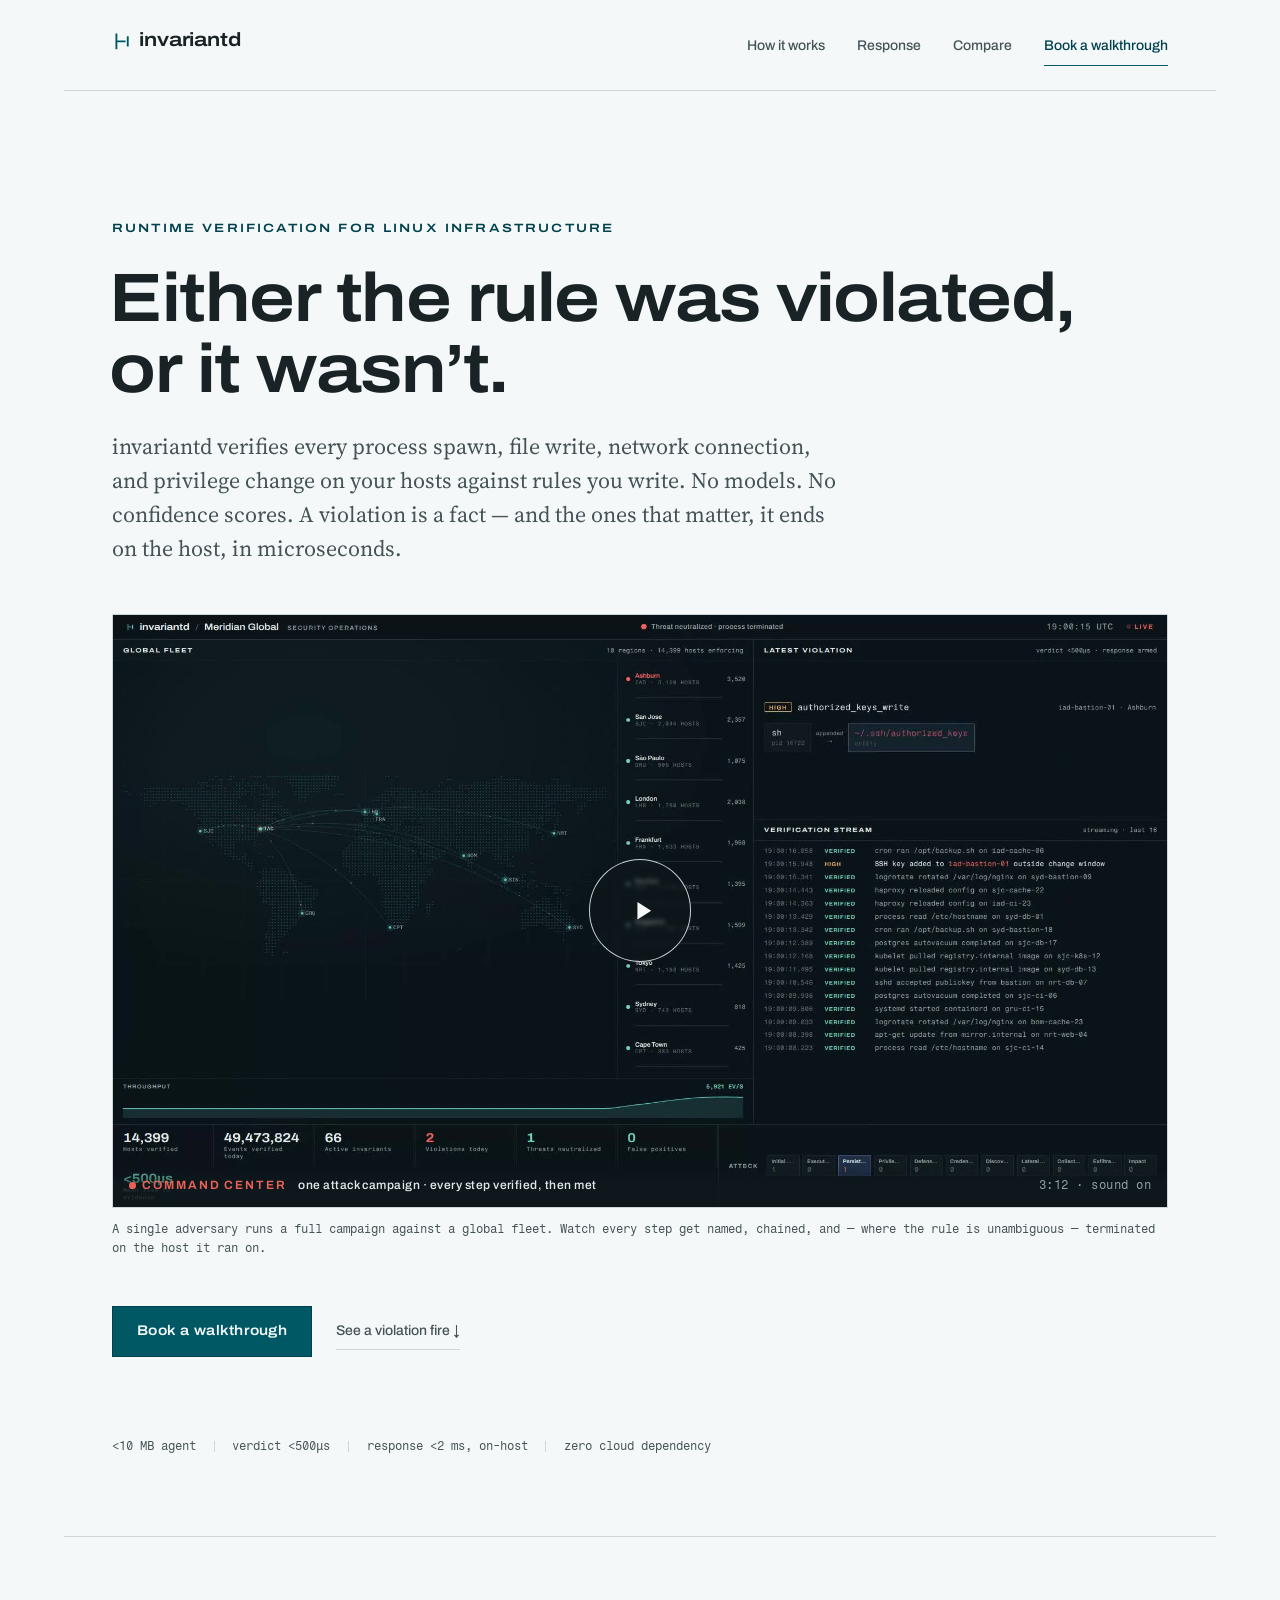
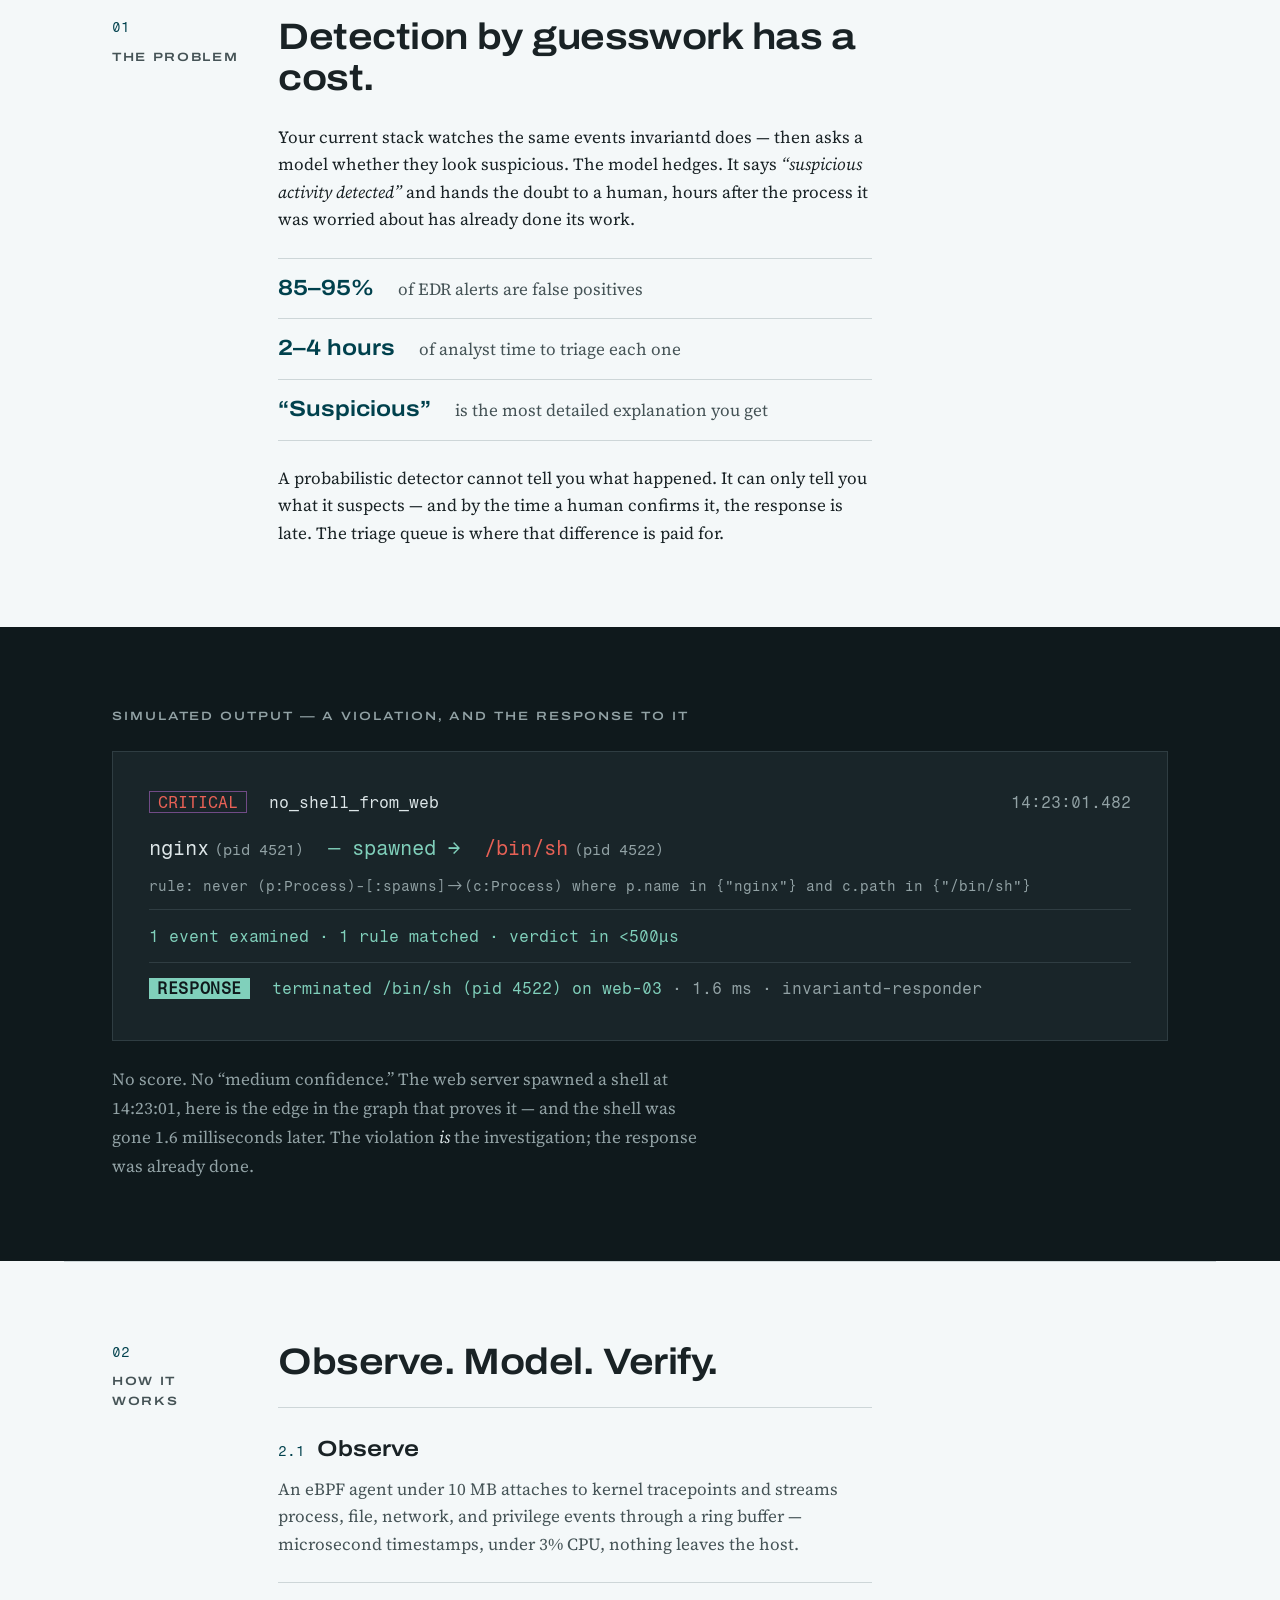
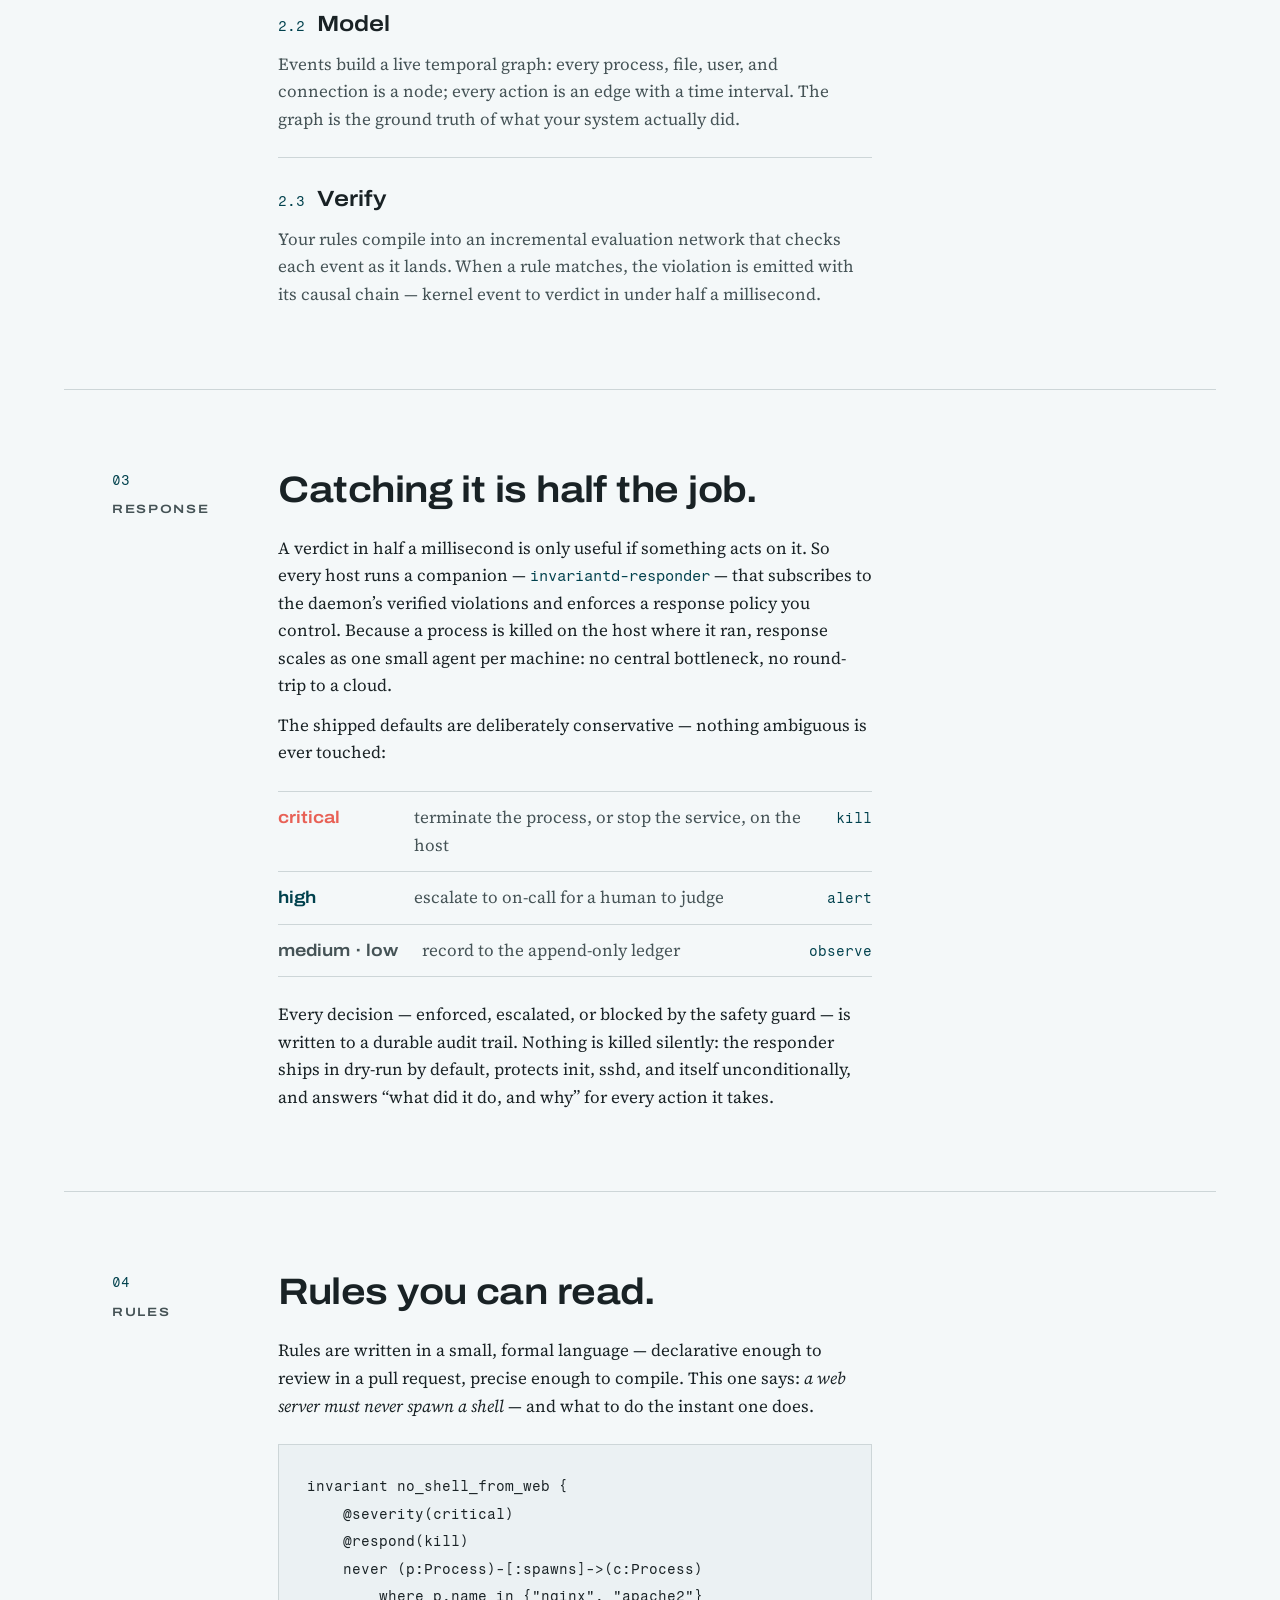
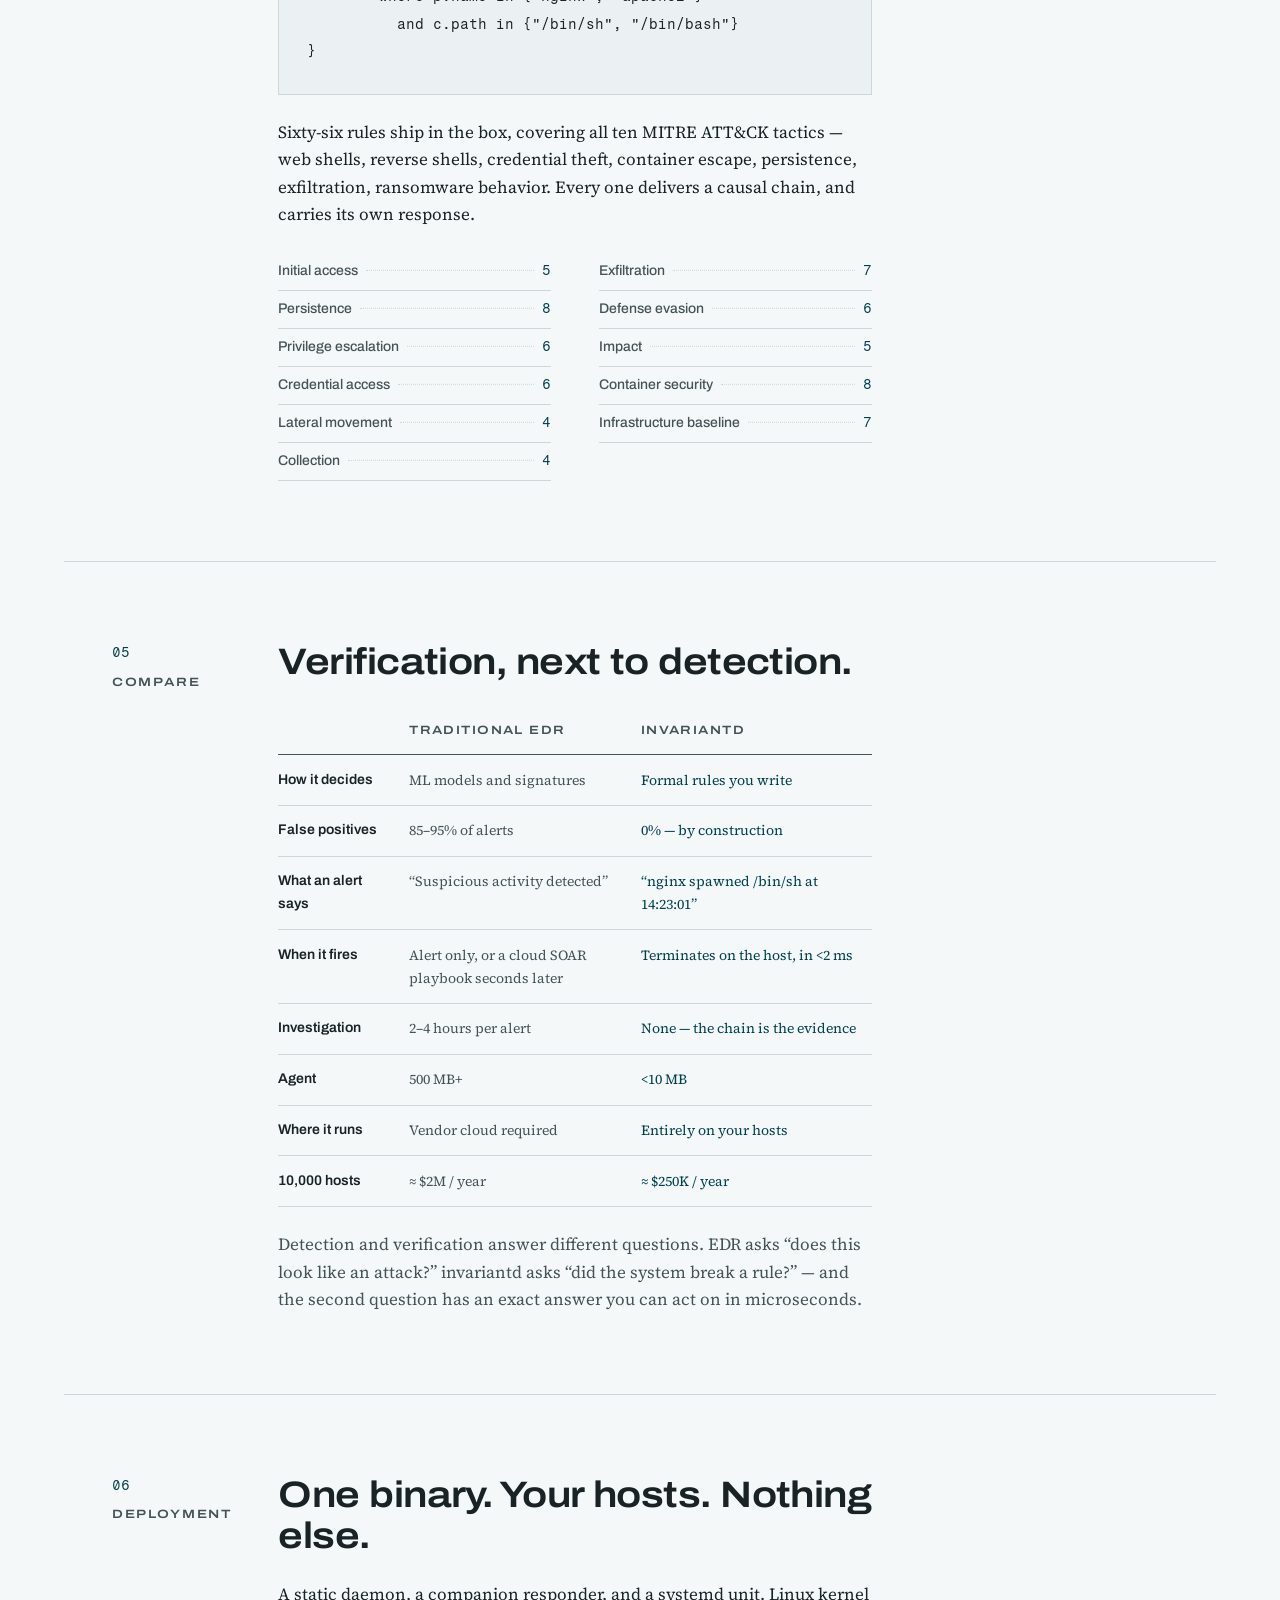
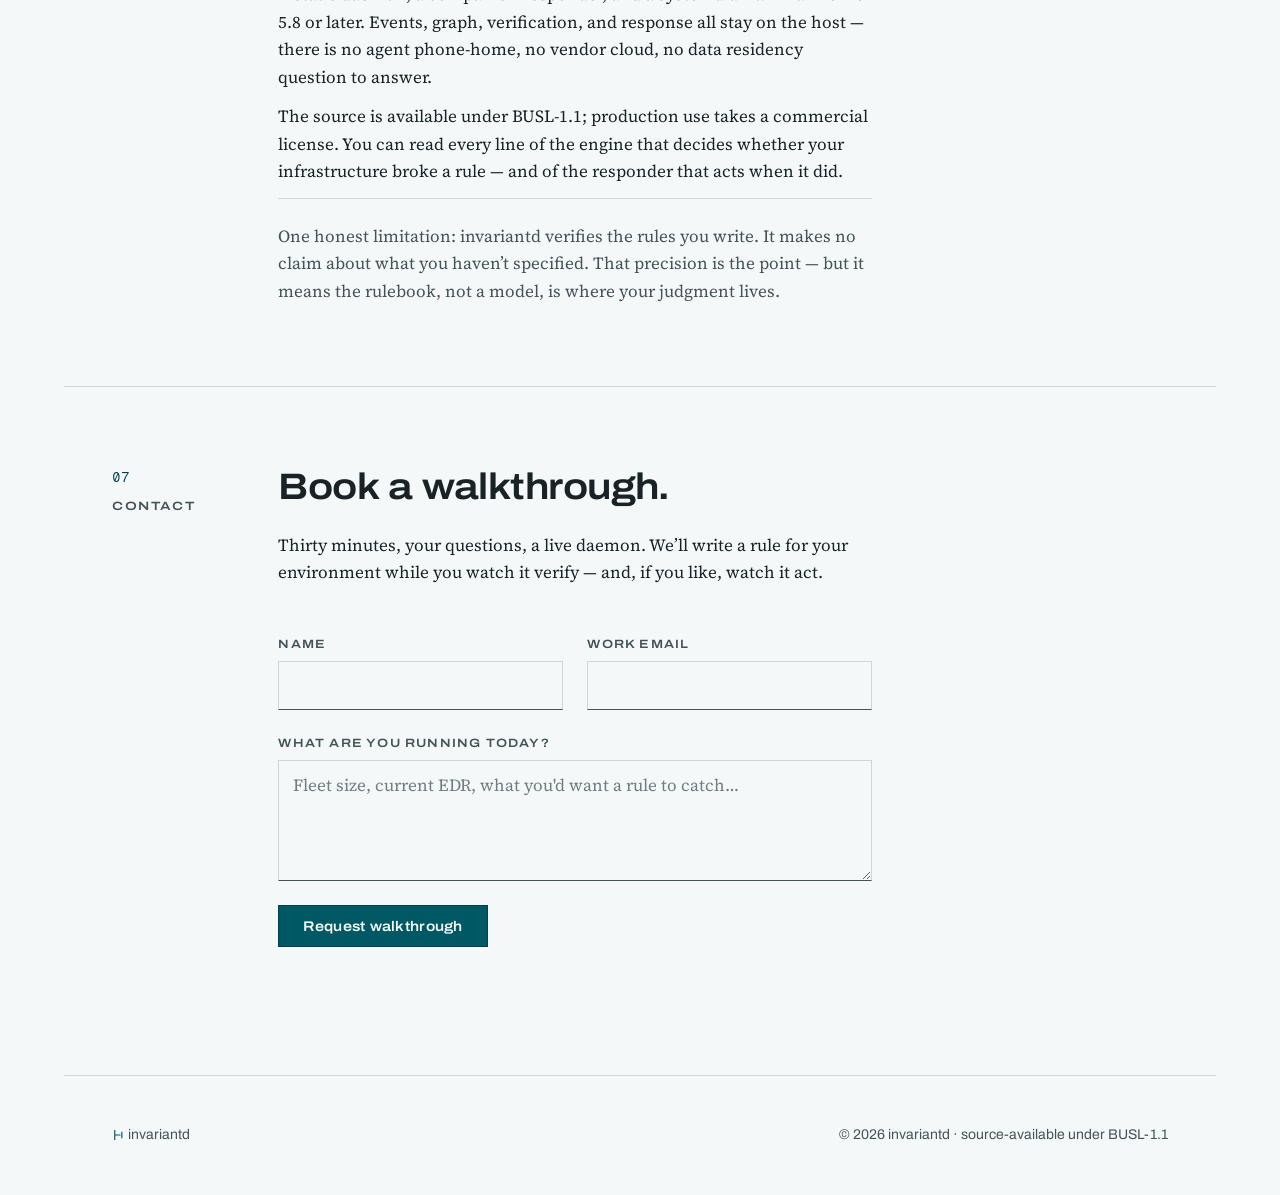
==== site/index.html @ daa5e238 "feat: invariantd.com marketing site — video-first landing A dedicated repo for the invariantd.com ma" ====
<!doctype html>
<html lang="en">
<head>
  <meta charset="utf-8">
  <meta name="viewport" content="width=device-width, initial-scale=1">
  <title>invariantd — Either the rule was violated, or it wasn't.</title>
  <meta name="description" content="Runtime verification for Linux infrastructure. invariantd verifies every event on your hosts against rules you write — 0% false positives by design — and terminates the critical ones on the host, in microseconds. Every violation arrives with its exact causal chain.">
  <link rel="canonical" href="https://invariantd.com/">
  <meta name="theme-color" content="#f7f9f9">
  <meta property="og:type" content="website">
  <meta property="og:url" content="https://invariantd.com/">
  <meta property="og:title" content="invariantd — Either the rule was violated, or it wasn't.">
  <meta property="og:description" content="Runtime verification for Linux infrastructure. Formal rules, 0% false positives by design — and the critical violations end on the host, in microseconds.">
  <meta property="og:image" content="https://invariantd.com/og.jpg">
  <meta property="og:image:width" content="1200">
  <meta property="og:image:height" content="630">
  <link rel="icon" href="data:image/svg+xml,%3Csvg xmlns='http://www.w3.org/2000/svg' viewBox='0 0 32 32'%3E%3Crect width='32' height='32' rx='4' fill='%23244e5c'/%3E%3Cpath d='M10 8v16M10 16h9M23 11v10' stroke='%23f2f6f6' stroke-width='2.8' fill='none' stroke-linecap='square'/%3E%3C/svg%3E">
  <link rel="preconnect" href="https://fonts.googleapis.com">
  <link rel="preconnect" href="https://fonts.gstatic.com" crossorigin>
  <link href="https://fonts.googleapis.com/css2?family=Archivo:wdth,wght@100..125,400..750&family=Fragment+Mono:ital@0;1&family=Source+Serif+4:ital,opsz,wght@0,8..60,400..600;1,8..60,400..600&display=swap" rel="stylesheet">
  <link rel="stylesheet" href="css/main.css">
</head>
<body>

<header class="masthead">
  <a class="wordmark" href="/" aria-label="invariantd home">
    <svg class="wordmark-glyph" viewBox="0 0 32 32" aria-hidden="true"><path d="M7 5v22M7 16h13M25 9.5v13" stroke="currentColor" stroke-width="3" fill="none" stroke-linecap="square"/></svg>
    invariantd
  </a>
  <nav class="masthead-nav" aria-label="Sections">
    <a href="#how-it-works">How it works</a>
    <a href="#response">Response</a>
    <a href="#compare">Compare</a>
    <a class="nav-cta" href="#contact">Book a walkthrough</a>
  </nav>
</header>

<main>

  <!-- ── Hero ─────────────────────────────────────────── -->
  <section class="hero">
    <p class="kicker">Runtime verification for Linux infrastructure</p>
    <h1>Either the rule was violated,<br>or it wasn&rsquo;t.</h1>
    <p class="lede">invariantd verifies every process spawn, file write, network connection,
    and privilege change on your hosts against rules you write. No models. No confidence
    scores. A violation is a fact — and the ones that matter, it ends on the host,
    in microseconds.</p>

    <figure class="hero-film">
      <div class="film-frame" data-film>
        <video class="film-video" poster="media/poster.jpg" preload="none" playsinline
               aria-label="invariantd command center — one attack campaign, verified and neutralized in real time">
          <source src="media/invariantd-demo.mp4" type="video/mp4">
        </video>
        <button class="film-play" type="button" data-play aria-label="Play the film — 3 minutes, with sound">
          <svg viewBox="0 0 24 24" aria-hidden="true"><path d="M8 5v14l11-7z"/></svg>
        </button>
        <div class="film-badge" aria-hidden="true">
          <span class="film-live">Command center</span>
          <span>one attack campaign · every step verified, then met</span>
          <span class="film-run">3:12 · sound on</span>
        </div>
      </div>
      <figcaption class="film-caption">A single adversary runs a full campaign against a global fleet. Watch every step get named, chained, and — where the rule is unambiguous — terminated on the host it ran on.</figcaption>
    </figure>

    <div class="hero-actions">
      <a class="button" href="#contact">Book a walkthrough</a>
      <a class="quiet-link" href="#violation">See a violation fire&nbsp;&darr;</a>
    </div>
    <p class="hero-facts" aria-label="Key figures">
      <span>&lt;10&nbsp;MB agent</span>
      <span>verdict &lt;500&mu;s</span>
      <span>response &lt;2&nbsp;ms, on-host</span>
      <span>zero cloud dependency</span>
    </p>
  </section>

  <!-- ── 01 The problem ───────────────────────────────── -->
  <section class="doc-section" id="problem">
    <div class="rail"><span class="rail-no">01</span><span class="rail-label">The problem</span></div>
    <div class="doc-body">
      <h2>Detection by guesswork has a cost.</h2>
      <p>Your current stack watches the same events invariantd does — then asks a model
      whether they look suspicious. The model hedges. It says <em>&ldquo;suspicious
      activity detected&rdquo;</em> and hands the doubt to a human, hours after the
      process it was worried about has already done its work.</p>
      <dl class="figures">
        <div><dt>85–95%</dt><dd>of EDR alerts are false positives</dd></div>
        <div><dt>2–4 hours</dt><dd>of analyst time to triage each one</dd></div>
        <div><dt>&ldquo;Suspicious&rdquo;</dt><dd>is the most detailed explanation you get</dd></div>
      </dl>
      <p>A probabilistic detector cannot tell you what happened. It can only tell you
      what it suspects — and by the time a human confirms it, the response is late.
      The triage queue is where that difference is paid for.</p>
    </div>
  </section>

  <!-- ── The violation (dark readout band) ────────────── -->
  <section class="readout" id="violation" aria-label="Example violation output">
    <div class="readout-inner">
      <p class="readout-caption">Simulated output — a violation, and the response to it</p>
      <div class="readout-screen" data-chain>
        <p class="ro-line ro-head"><span class="ro-sev">CRITICAL</span> <span class="ro-name">no_shell_from_web</span> <span class="ro-ts">14:23:01.482</span></p>
        <p class="ro-line ro-chain">
          <span class="chain-node">nginx<span class="chain-pid">(pid 4521)</span></span>
          <span class="chain-edge">─ spawned →</span>
          <span class="chain-node chain-hot">/bin/sh<span class="chain-pid">(pid 4522)</span></span>
        </p>
        <p class="ro-line ro-rule">rule: never (p:Process)-[:spawns]-&gt;(c:Process) where p.name in {"nginx"} and c.path in {"/bin/sh"}</p>
        <p class="ro-line ro-verdict">1 event examined &middot; 1 rule matched &middot; verdict in &lt;500&mu;s</p>
        <p class="ro-line ro-response"><span class="ro-resp-tag">RESPONSE</span> terminated /bin/sh (pid 4522) on web-03 <span class="ro-resp-lat">&middot; 1.6&nbsp;ms &middot; invariantd-responder</span></p>
      </div>
      <p class="readout-note">No score. No &ldquo;medium confidence.&rdquo; The web server spawned a shell
      at 14:23:01, here is the edge in the graph that proves it — and the shell was gone
      1.6&nbsp;milliseconds later. The violation <em>is</em> the investigation;
      the response was already done.</p>
    </div>
  </section>

  <!-- ── 02 How it works ──────────────────────────────── -->
  <section class="doc-section" id="how-it-works">
    <div class="rail"><span class="rail-no">02</span><span class="rail-label">How it works</span></div>
    <div class="doc-body">
      <h2>Observe. Model. Verify.</h2>
      <ol class="spec-list">
        <li>
          <h3><span class="spec-no">2.1</span> Observe</h3>
          <p>An eBPF agent under 10&nbsp;MB attaches to kernel tracepoints and streams
          process, file, network, and privilege events through a ring buffer —
          microsecond timestamps, under 3% CPU, nothing leaves the host.</p>
        </li>
        <li>
          <h3><span class="spec-no">2.2</span> Model</h3>
          <p>Events build a live temporal graph: every process, file, user, and
          connection is a node; every action is an edge with a time interval. The
          graph is the ground truth of what your system actually did.</p>
        </li>
        <li>
          <h3><span class="spec-no">2.3</span> Verify</h3>
          <p>Your rules compile into an incremental evaluation network that checks each
          event as it lands. When a rule matches, the violation is emitted with its
          causal chain — kernel event to verdict in under half a millisecond.</p>
        </li>
      </ol>
    </div>
  </section>

  <!-- ── 03 Response ──────────────────────────────────── -->
  <section class="doc-section" id="response">
    <div class="rail"><span class="rail-no">03</span><span class="rail-label">Response</span></div>
    <div class="doc-body">
      <h2>Catching it is half the job.</h2>
      <p>A verdict in half a millisecond is only useful if something acts on it. So every
      host runs a companion — <span class="mono-inline">invariantd-responder</span> — that
      subscribes to the daemon&rsquo;s verified violations and enforces a response policy
      you control. Because a process is killed on the host where it ran, response scales
      as one small agent per machine: no central bottleneck, no round-trip to a cloud.</p>
      <p>The shipped defaults are deliberately conservative — nothing ambiguous is ever
      touched:</p>
      <div class="policy">
        <div class="policy-row"><span class="policy-sev is-critical">critical</span><span class="policy-act">terminate the process, or stop the service, on the host</span><span class="policy-kw">kill</span></div>
        <div class="policy-row"><span class="policy-sev is-high">high</span><span class="policy-act">escalate to on-call for a human to judge</span><span class="policy-kw">alert</span></div>
        <div class="policy-row"><span class="policy-sev is-low">medium · low</span><span class="policy-act">record to the append-only ledger</span><span class="policy-kw">observe</span></div>
      </div>
      <p>Every decision — enforced, escalated, or blocked by the safety guard — is written
      to a durable audit trail. Nothing is killed silently: the responder ships in
      dry-run by default, protects init, sshd, and itself unconditionally, and answers
      &ldquo;what did it do, and why&rdquo; for every action it takes.</p>
    </div>
  </section>

  <!-- ── 04 Rules ─────────────────────────────────────── -->
  <section class="doc-section" id="rules">
    <div class="rail"><span class="rail-no">04</span><span class="rail-label">Rules</span></div>
    <div class="doc-body">
      <h2>Rules you can read.</h2>
      <p>Rules are written in a small, formal language — declarative enough to review in
      a pull request, precise enough to compile. This one says: <em>a web server must
      never spawn a shell</em> — and what to do the instant one does.</p>
      <pre class="rule-block"><code>invariant no_shell_from_web {
    @severity(critical)
    @respond(kill)
    never (p:Process)-[:spawns]-&gt;(c:Process)
        where p.name in {"nginx", "apache2"}
          and c.path in {"/bin/sh", "/bin/bash"}
}</code></pre>
      <p>Sixty-six rules ship in the box, covering all ten MITRE ATT&amp;CK tactics — web
      shells, reverse shells, credential theft, container escape, persistence,
      exfiltration, ransomware behavior. Every one delivers a causal chain, and carries
      its own response.</p>
      <ul class="tactic-index" aria-label="Built-in rule coverage by category">
        <li><span>Initial access</span><span class="ti-count">5</span></li>
        <li><span>Persistence</span><span class="ti-count">8</span></li>
        <li><span>Privilege escalation</span><span class="ti-count">6</span></li>
        <li><span>Credential access</span><span class="ti-count">6</span></li>
        <li><span>Lateral movement</span><span class="ti-count">4</span></li>
        <li><span>Collection</span><span class="ti-count">4</span></li>
        <li><span>Exfiltration</span><span class="ti-count">7</span></li>
        <li><span>Defense evasion</span><span class="ti-count">6</span></li>
        <li><span>Impact</span><span class="ti-count">5</span></li>
        <li><span>Container security</span><span class="ti-count">8</span></li>
        <li><span>Infrastructure baseline</span><span class="ti-count">7</span></li>
      </ul>
    </div>
  </section>

  <!-- ── 05 Compare ───────────────────────────────────── -->
  <section class="doc-section" id="compare">
    <div class="rail"><span class="rail-no">05</span><span class="rail-label">Compare</span></div>
    <div class="doc-body">
      <h2>Verification, next to detection.</h2>
      <table class="compare">
        <thead>
          <tr><th scope="col"></th><th scope="col">Traditional EDR</th><th scope="col">invariantd</th></tr>
        </thead>
        <tbody>
          <tr><th scope="row">How it decides</th><td>ML models and signatures</td><td>Formal rules you write</td></tr>
          <tr><th scope="row">False positives</th><td>85–95% of alerts</td><td>0% — by construction</td></tr>
          <tr><th scope="row">What an alert says</th><td>&ldquo;Suspicious activity detected&rdquo;</td><td>&ldquo;nginx spawned /bin/sh at 14:23:01&rdquo;</td></tr>
          <tr><th scope="row">When it fires</th><td>Alert only, or a cloud SOAR playbook seconds later</td><td>Terminates on the host, in &lt;2 ms</td></tr>
          <tr><th scope="row">Investigation</th><td>2–4 hours per alert</td><td>None — the chain is the evidence</td></tr>
          <tr><th scope="row">Agent</th><td>500&nbsp;MB+</td><td>&lt;10&nbsp;MB</td></tr>
          <tr><th scope="row">Where it runs</th><td>Vendor cloud required</td><td>Entirely on your hosts</td></tr>
          <tr><th scope="row">10,000 hosts</th><td>&asymp;&nbsp;$2M / year</td><td>&asymp;&nbsp;$250K / year</td></tr>
        </tbody>
      </table>
      <p class="table-note">Detection and verification answer different questions. EDR asks
      &ldquo;does this look like an attack?&rdquo; invariantd asks &ldquo;did the system break a rule?&rdquo;
      — and the second question has an exact answer you can act on in microseconds.</p>
    </div>
  </section>

  <!-- ── 06 Deployment ────────────────────────────────── -->
  <section class="doc-section" id="deployment">
    <div class="rail"><span class="rail-no">06</span><span class="rail-label">Deployment</span></div>
    <div class="doc-body">
      <h2>One binary. Your hosts. Nothing else.</h2>
      <p>A static daemon, a companion responder, and a systemd unit. Linux kernel 5.8 or
      later. Events, graph, verification, and response all stay on the host — there is no
      agent phone-home, no vendor cloud, no data residency question to answer.</p>
      <p>The source is available under BUSL-1.1; production use takes a commercial
      license. You can read every line of the engine that decides whether your
      infrastructure broke a rule — and of the responder that acts when it did.</p>
      <p class="candor">One honest limitation: invariantd verifies the rules you write. It
      makes no claim about what you haven&rsquo;t specified. That precision is the point —
      but it means the rulebook, not a model, is where your judgment lives.</p>
    </div>
  </section>

  <!-- ── 07 Contact ───────────────────────────────────── -->
  <section class="doc-section contact" id="contact">
    <div class="rail"><span class="rail-no">07</span><span class="rail-label">Contact</span></div>
    <div class="doc-body">
      <h2>Book a walkthrough.</h2>
      <p>Thirty minutes, your questions, a live daemon. We&rsquo;ll write a rule for your
      environment while you watch it verify — and, if you like, watch it act.</p>
      <form class="contact-form" action="https://api.web3forms.com/submit" method="POST" data-contact>
        <input type="hidden" name="access_key" value="f1e4c2c5-9b66-44f5-b9b1-c6d460e45b7c">
        <input type="hidden" name="subject" value="Walkthrough request — invariantd.com">
        <input type="checkbox" name="botcheck" class="botcheck" tabindex="-1" autocomplete="off" aria-hidden="true">
        <div class="field-row">
          <label>Name
            <input type="text" name="name" required autocomplete="name">
          </label>
          <label>Work email
            <input type="email" name="email" required autocomplete="email">
          </label>
        </div>
        <label>What are you running today?
          <textarea name="message" rows="4" placeholder="Fleet size, current EDR, what you'd want a rule to catch&hellip;"></textarea>
        </label>
        <div class="form-actions">
          <button class="button" type="submit">Request walkthrough</button>
          <p class="form-status" role="status" aria-live="polite"></p>
        </div>
      </form>
    </div>
  </section>

</main>

<footer class="colophon">
  <p><svg class="wordmark-glyph" viewBox="0 0 32 32" aria-hidden="true"><path d="M7 5v22M7 16h13M25 9.5v13" stroke="currentColor" stroke-width="3" fill="none" stroke-linecap="square"/></svg> invariantd</p>
  <p>&copy; 2026 invariantd &middot; source-available under BUSL-1.1</p>
</footer>

<script src="js/main.js" defer></script>
</body>
</html>
---- site/css/main.css ----
/* invariantd.com — metrology-document light theme
   Type: Archivo (labels/headings, semi-expanded) · Source Serif 4 (prose) · Fragment Mono (data)
   Palette: paper/ink tinted toward teal (hue 210), one teal accent, signal red reserved
   for the violation readout. */

:root {
  /* primitives */
  --paper:        oklch(0.977 0.005 210);
  --paper-raise:  oklch(0.955 0.007 210);
  --ink:          oklch(0.245 0.014 220);
  --ink-soft:     oklch(0.43 0.018 215);
  --hairline:     oklch(0.87 0.010 210);
  --accent:       oklch(0.42 0.078 210);
  --accent-deep:  oklch(0.34 0.070 212);
  --accent-wash:  oklch(0.93 0.018 208);

  /* dark readout band */
  --slab:         oklch(0.205 0.016 222);
  --slab-raise:   oklch(0.255 0.018 220);
  --slab-line:    oklch(0.35 0.02 218);
  --slab-text:    oklch(0.92 0.010 210);
  --slab-dim:     oklch(0.70 0.018 212);
  --signal:       oklch(0.66 0.17 27);
  --verify:       oklch(0.80 0.085 175);

  /* type */
  --font-label: "Archivo", "Helvetica Neue", sans-serif;
  --font-body:  "Source Serif 4", Georgia, serif;
  --font-mono:  "Fragment Mono", "Courier New", monospace;

  --text-xs:   0.75rem;
  --text-sm:   0.875rem;
  --text-base: 1.0625rem;
  --text-lg:   1.375rem;
  --text-xl:   clamp(1.6rem, 1.1rem + 1.7vw, 2.3rem);
  --text-hero: clamp(2.35rem, 1.4rem + 3.6vw, 4.35rem);

  /* space (4pt scale) */
  --sp-xs: 0.5rem;
  --sp-sm: 0.75rem;
  --sp-md: 1.5rem;
  --sp-lg: 3rem;
  --sp-xl: 5rem;
  --sp-2xl: clamp(5rem, 4rem + 5vw, 9rem);

  --measure: 66ch;
  --ease-out: cubic-bezier(0.22, 1, 0.36, 1);
}

* { box-sizing: border-box; margin: 0; }

html { scroll-behavior: smooth; }

body {
  background: var(--paper);
  color: var(--ink);
  font-family: var(--font-body);
  font-size: var(--text-base);
  line-height: 1.62;
  font-kerning: normal;
  -webkit-font-smoothing: antialiased;
}

::selection { background: var(--accent-wash); color: var(--accent-deep); }

/* ── shared shell width ─────────────────────────────── */
.masthead, .hero, .doc-section, .readout-inner, .colophon {
  max-width: 72rem;
  margin-inline: auto;
  padding-inline: clamp(1.25rem, 4vw, 3rem);
}

/* ── masthead ───────────────────────────────────────── */
.masthead {
  display: flex;
  align-items: baseline;
  justify-content: space-between;
  gap: var(--sp-md);
  padding-block: var(--sp-md);
  border-bottom: 1px solid var(--hairline);
}

.wordmark {
  font-family: var(--font-label);
  font-stretch: 118%;
  font-weight: 650;
  font-size: 1.2rem;
  letter-spacing: -0.01em;
  color: var(--ink);
  text-decoration: none;
  display: inline-flex;
  align-items: center;
  gap: 0.45rem;
}

.wordmark-glyph { width: 1.05em; height: 1.05em; color: var(--accent); translate: 0 0.12em; }

.masthead-nav {
  display: flex;
  gap: clamp(1rem, 2.5vw, 2.25rem);
  align-items: baseline;
  font-family: var(--font-label);
  font-size: var(--text-sm);
  font-weight: 500;
}

.masthead-nav a {
  color: var(--ink-soft);
  text-decoration: none;
  padding-block: 0.5rem; /* tap target */
}
.masthead-nav a:hover { color: var(--ink); }

.nav-cta {
  color: var(--accent-deep) !important;
  border-bottom: 1px solid var(--accent);
}
.nav-cta:hover { border-bottom-width: 2px; }

/* ── hero ───────────────────────────────────────────── */
.hero { padding-block: var(--sp-2xl) var(--sp-xl); }

.kicker {
  font-family: var(--font-label);
  font-stretch: 122%;
  font-size: var(--text-xs);
  font-weight: 600;
  letter-spacing: 0.18em;
  text-transform: uppercase;
  color: var(--accent-deep);
  margin-bottom: var(--sp-md);
}

h1 {
  font-family: var(--font-label);
  font-stretch: 114%;
  font-weight: 640;
  font-size: var(--text-hero);
  line-height: 1.04;
  letter-spacing: -0.022em;
  max-width: 22ch;
  margin-left: -0.04em; /* optical */
}

.lede {
  max-width: var(--measure);
  font-size: var(--text-lg);
  line-height: 1.55;
  color: var(--ink-soft);
  margin-top: var(--sp-md);
}

.hero-actions {
  display: flex;
  align-items: center;
  gap: var(--sp-md);
  margin-top: var(--sp-lg);
}

.button {
  font-family: var(--font-label);
  font-stretch: 112%;
  font-weight: 600;
  font-size: var(--text-sm);
  letter-spacing: 0.02em;
  color: var(--paper);
  background: var(--accent);
  border: 1px solid var(--accent-deep);
  padding: 0.8rem 1.5rem;
  text-decoration: none;
  cursor: pointer;
  transition: background 150ms var(--ease-out);
}
.button:hover { background: var(--accent-deep); }
.button:focus-visible, a:focus-visible, input:focus-visible, textarea:focus-visible {
  outline: 2px solid var(--accent);
  outline-offset: 2px;
}

.quiet-link {
  font-family: var(--font-label);
  font-size: var(--text-sm);
  font-weight: 500;
  color: var(--ink-soft);
  text-decoration: none;
  border-bottom: 1px solid var(--hairline);
  padding-block: 0.4rem;
}
.quiet-link:hover { color: var(--ink); border-color: var(--ink-soft); }

.hero-facts {
  display: flex;
  flex-wrap: wrap;
  gap: 0.6rem 0;
  margin-top: var(--sp-xl);
  font-family: var(--font-mono);
  font-size: var(--text-xs);
  color: var(--ink-soft);
}
.hero-facts span { display: inline-flex; align-items: center; }
.hero-facts span + span::before {
  content: "";
  display: inline-block;
  width: 1px; height: 0.9em;
  background: var(--hairline);
  margin-inline: 1.1rem;
}

/* ── hero film ──────────────────────────────────────── */
.hero-film {
  margin: var(--sp-lg) 0 0;
  max-width: 100%;
}
.film-frame {
  position: relative;
  aspect-ratio: 16 / 9;
  background: var(--slab);
  border: 1px solid var(--hairline);
  overflow: hidden;
}
.film-video {
  display: block;
  width: 100%;
  height: 100%;
  object-fit: cover;
  background: var(--slab);
}
/* play affordance — a ruled instrument dial, not a glossy button */
.film-play {
  position: absolute;
  inset: 0;
  margin: auto;
  width: clamp(4.5rem, 8vw, 6.5rem);
  height: clamp(4.5rem, 8vw, 6.5rem);
  display: grid;
  place-items: center;
  border: 1px solid color-mix(in oklch, var(--paper) 82%, transparent);
  border-radius: 50%;
  background: color-mix(in oklch, var(--slab) 55%, transparent);
  backdrop-filter: blur(2px);
  cursor: pointer;
  transition: background 180ms var(--ease-out), border-color 180ms var(--ease-out), transform 180ms var(--ease-out);
}
.film-play svg { width: 34%; height: 34%; translate: 8% 0; fill: var(--paper); }
.film-play:hover {
  background: var(--accent);
  border-color: var(--accent);
  transform: scale(1.05);
}
.film-play:hover svg { fill: var(--paper); }
.film-badge {
  position: absolute;
  left: 0; bottom: 0;
  display: flex; align-items: center; gap: 0.7rem;
  padding: 0.7rem 1rem;
  font-family: var(--font-label);
  font-size: var(--text-xs);
  font-weight: 550;
  letter-spacing: 0.04em;
  color: var(--slab-text);
  background: linear-gradient(transparent, color-mix(in oklch, var(--slab) 78%, transparent) 60%);
  width: 100%;
  pointer-events: none;
}
.film-live {
  display: inline-flex; align-items: center; gap: 0.4rem;
  color: var(--signal); text-transform: uppercase; letter-spacing: 0.16em; font-weight: 650;
}
.film-live::before {
  content: ""; width: 0.42rem; height: 0.42rem; border-radius: 50%;
  background: var(--signal); animation: film-blink 1.6s steps(1) infinite;
}
.film-run { margin-left: auto; font-family: var(--font-mono); color: var(--slab-dim); }
@keyframes film-blink { 0%, 60% { opacity: 1; } 61%, 100% { opacity: 0.3; } }

.film-frame.is-playing .film-play,
.film-frame.is-playing .film-badge { opacity: 0; pointer-events: none; }
.film-frame.is-playing .film-video { object-fit: contain; background: #000; }

.film-caption {
  margin-top: var(--sp-sm);
  font-family: var(--font-mono);
  font-size: var(--text-xs);
  color: var(--ink-soft);
}

@media (prefers-reduced-motion: reduce) {
  .film-live::before { animation: none; }
}

/* ── document sections with margin rail ─────────────── */
.doc-section {
  display: grid;
  grid-template-columns: clamp(4.5rem, 10vw, 8rem) minmax(0, 1fr);
  column-gap: clamp(1.25rem, 3vw, 3rem);
  padding-block: var(--sp-xl);
  border-top: 1px solid var(--hairline);
}

.rail {
  font-family: var(--font-label);
  display: flex;
  flex-direction: column;
  gap: var(--sp-xs);
}

.rail-no {
  font-family: var(--font-mono);
  font-size: var(--text-sm);
  color: var(--accent-deep);
}

.rail-label {
  font-stretch: 122%;
  font-size: var(--text-xs);
  font-weight: 600;
  letter-spacing: 0.14em;
  text-transform: uppercase;
  color: var(--ink-soft);
}

.doc-body { max-width: var(--measure); }

h2 {
  font-family: var(--font-label);
  font-stretch: 114%;
  font-weight: 640;
  font-size: var(--text-xl);
  line-height: 1.12;
  letter-spacing: -0.015em;
  margin-bottom: var(--sp-md);
}

.doc-body p + p { margin-top: var(--sp-sm); }

em { font-style: italic; }

.mono-inline {
  font-family: var(--font-mono);
  font-size: 0.9em;
  color: var(--accent-deep);
}

/* figures — ruled definition rows, not stat tiles */
.figures {
  margin-block: var(--sp-md);
  border-top: 1px solid var(--hairline);
}
.figures > div {
  display: grid;
  grid-template-columns: minmax(9ch, max-content) 1fr;
  column-gap: var(--sp-md);
  align-items: baseline;
  padding-block: var(--sp-sm);
  border-bottom: 1px solid var(--hairline);
}
.figures dt {
  font-family: var(--font-label);
  font-stretch: 114%;
  font-weight: 640;
  font-size: var(--text-lg);
  font-variant-numeric: tabular-nums;
  color: var(--accent-deep);
}
.figures dd { color: var(--ink-soft); }

/* ── dark readout band ──────────────────────────────── */
.readout {
  background: var(--slab);
  color: var(--slab-text);
  padding-block: var(--sp-xl);
}

.readout-inner { display: grid; gap: var(--sp-md); }

.readout-caption {
  font-family: var(--font-label);
  font-stretch: 122%;
  font-size: var(--text-xs);
  font-weight: 550;
  letter-spacing: 0.16em;
  text-transform: uppercase;
  color: var(--slab-dim);
}

.readout-screen {
  background: var(--slab-raise);
  border: 1px solid var(--slab-line);
  padding: clamp(1.25rem, 3vw, 2.25rem);
  font-family: var(--font-mono);
  font-size: clamp(0.8rem, 0.72rem + 0.5vw, 1rem);
  line-height: 1.9;
  overflow-x: auto;
}

.ro-line { white-space: nowrap; }

.ro-sev {
  color: var(--signal);
  border: 1px solid color-mix(in oklch, var(--signal) 55%, var(--slab-raise));
  padding: 0.05em 0.5em;
  margin-right: 0.75em;
}
.ro-name { color: var(--slab-text); }
.ro-ts { color: var(--slab-dim); float: inline-end; }

.ro-chain {
  font-size: 1.25em;
  margin-block: 0.55em 0.35em;
}
.chain-node { color: var(--slab-text); }
.chain-hot { color: var(--signal); }
.chain-pid { color: var(--slab-dim); font-size: 0.75em; margin-left: 0.35em; }
.chain-edge { color: var(--verify); margin-inline: 0.6em; }

.ro-rule { color: var(--slab-dim); font-size: 0.85em; }
.ro-verdict {
  color: var(--verify);
  border-top: 1px solid var(--slab-line);
  margin-top: 0.6em;
  padding-top: 0.7em;
}

/* chain animation: each line reveals in sequence on scroll.
   Lines are hidden only once JS arms the observer (.anim-ready),
   so the readout is fully visible without JavaScript. */
[data-chain].anim-ready .ro-line {
  opacity: 0;
  transform: translateY(0.35rem);
}
[data-chain].is-live .ro-line {
  animation: ro-reveal 500ms var(--ease-out) forwards;
  animation-delay: calc(var(--i, 0) * 360ms);
}
@keyframes ro-reveal {
  to { opacity: 1; transform: none; }
}

/* response line inside the dark readout — the daemon acting */
.ro-response {
  color: var(--verify);
  border-top: 1px solid var(--slab-line);
  margin-top: 0.6em;
  padding-top: 0.7em;
}
.ro-response .ro-resp-tag {
  color: var(--slab);
  background: var(--verify);
  padding: 0.05em 0.5em;
  margin-right: 0.75em;
  font-weight: 600;
  letter-spacing: 0.04em;
}
.ro-response .ro-resp-lat { color: var(--slab-dim); }

.readout-note {
  max-width: var(--measure);
  color: var(--slab-dim);
  line-height: 1.7; /* light-on-dark breathing room */
}
.readout-note em { color: var(--slab-text); }

/* ── response policy (light) ────────────────────────── */
.policy {
  margin-block: var(--sp-md);
  border-top: 1px solid var(--hairline);
}
.policy-row {
  display: grid;
  grid-template-columns: minmax(7rem, max-content) 1fr max-content;
  align-items: baseline;
  column-gap: var(--sp-md);
  padding-block: var(--sp-sm);
  border-bottom: 1px solid var(--hairline);
}
.policy-sev {
  font-family: var(--font-label);
  font-stretch: 114%;
  font-weight: 640;
  font-size: var(--text-base);
}
.policy-sev.is-critical { color: var(--signal); }
.policy-sev.is-high     { color: var(--accent-deep); }
.policy-sev.is-low      { color: var(--ink-soft); }
.policy-act { color: var(--ink-soft); }
.policy-kw {
  font-family: var(--font-mono);
  font-size: var(--text-sm);
  color: var(--accent-deep);
}
.candor + .policy { margin-top: var(--sp-md); }

/* ── spec list (how it works) ───────────────────────── */
.spec-list {
  list-style: none;
  padding: 0;
  display: grid;
  gap: var(--sp-md);
  counter-reset: spec;
}
.spec-list li {
  border-top: 1px solid var(--hairline);
  padding-top: var(--sp-md);
}
.spec-list h3 {
  font-family: var(--font-label);
  font-stretch: 116%;
  font-weight: 620;
  font-size: var(--text-lg);
  margin-bottom: var(--sp-xs);
  display: flex;
  align-items: baseline;
  gap: 0.75rem;
}
.spec-no {
  font-family: var(--font-mono);
  font-size: var(--text-sm);
  font-weight: 400;
  color: var(--accent-deep);
}
.spec-list p { color: var(--ink-soft); }

/* ── rules section ──────────────────────────────────── */
.rule-block {
  margin-block: var(--sp-md);
  background: var(--paper-raise);
  border: 1px solid var(--hairline);
  padding: clamp(1rem, 2.5vw, 1.75rem);
  overflow-x: auto;
}
.rule-block code {
  font-family: var(--font-mono);
  font-variant-ligatures: none;
  font-size: 0.9rem;
  line-height: 1.75;
  color: var(--ink);
}

.tactic-index {
  list-style: none;
  padding: 0;
  margin-top: var(--sp-md);
  columns: 2;
  column-gap: var(--sp-lg);
}
.tactic-index li {
  display: flex;
  align-items: baseline;
  gap: 0.5rem;
  padding-block: 0.45rem;
  border-bottom: 1px solid var(--hairline);
  break-inside: avoid;
  font-family: var(--font-label);
  font-size: var(--text-sm);
  font-weight: 500;
  color: var(--ink-soft);
}
.tactic-index li::after { content: ""; order: 2; flex: 1; border-bottom: 1px dotted var(--hairline); translate: 0 -0.3em; }
.tactic-index li span:first-child { order: 1; }
.ti-count {
  order: 3;
  font-family: var(--font-mono);
  font-variant-numeric: tabular-nums;
  color: var(--accent-deep);
}

/* ── comparison table ───────────────────────────────── */
.compare {
  width: 100%;
  border-collapse: collapse;
  margin-block: var(--sp-md);
  font-size: var(--text-sm);
}
.compare th, .compare td {
  text-align: left;
  padding: 0.85rem 1rem 0.85rem 0;
  border-bottom: 1px solid var(--hairline);
  vertical-align: top;
}
.compare thead th {
  font-family: var(--font-label);
  font-stretch: 120%;
  font-size: var(--text-xs);
  font-weight: 600;
  letter-spacing: 0.12em;
  text-transform: uppercase;
  color: var(--ink-soft);
  border-bottom-color: var(--ink-soft);
}
.compare tbody th {
  font-family: var(--font-label);
  font-weight: 600;
  color: var(--ink);
  width: 22%;
}
.compare td { color: var(--ink-soft); width: 39%; }
.compare td:last-child { color: var(--accent-deep); }

.table-note, .candor { color: var(--ink-soft); }
.candor {
  margin-top: var(--sp-md);
  padding-top: var(--sp-md);
  border-top: 1px solid var(--hairline);
}

/* ── contact form ───────────────────────────────────── */
.contact { padding-bottom: var(--sp-2xl); }

.contact-form { margin-top: var(--sp-lg); display: grid; gap: var(--sp-md); }

.botcheck { position: absolute; left: -9999px; }

.field-row {
  display: grid;
  grid-template-columns: repeat(auto-fit, minmax(240px, 1fr));
  gap: var(--sp-md);
}

.contact-form label {
  display: grid;
  gap: 0.45rem;
  font-family: var(--font-label);
  font-stretch: 116%;
  font-size: var(--text-xs);
  font-weight: 600;
  letter-spacing: 0.1em;
  text-transform: uppercase;
  color: var(--ink-soft);
}

.contact-form input[type="text"],
.contact-form input[type="email"],
.contact-form textarea {
  font-family: var(--font-body);
  font-size: var(--text-base);
  color: var(--ink);
  background: var(--paper);
  border: 1px solid var(--hairline);
  border-bottom-color: var(--ink-soft);
  padding: 0.7rem 0.85rem;
  border-radius: 0;
  transition: border-color 150ms var(--ease-out);
}
.contact-form textarea { resize: vertical; }
.contact-form input:hover, .contact-form textarea:hover { border-color: var(--ink-soft); }
.contact-form ::placeholder { color: var(--ink-soft); opacity: 0.75; }

.form-actions { display: flex; align-items: center; gap: var(--sp-md); }
.form-status { font-family: var(--font-label); font-size: var(--text-sm); color: var(--ink-soft); }
.form-status.is-ok { color: var(--accent-deep); }
.form-status.is-err { color: oklch(0.5 0.16 27); }

/* ── footer ─────────────────────────────────────────── */
.colophon {
  display: flex;
  justify-content: space-between;
  align-items: baseline;
  gap: var(--sp-md);
  padding-block: var(--sp-lg);
  border-top: 1px solid var(--hairline);
  font-family: var(--font-label);
  font-size: var(--text-sm);
  color: var(--ink-soft);
}
.colophon .wordmark-glyph { width: 0.9em; height: 0.9em; }

/* ── responsive ─────────────────────────────────────── */
@media (max-width: 760px) {
  .doc-section {
    grid-template-columns: 1fr;
    row-gap: var(--sp-md);
  }
  .rail { flex-direction: row; align-items: baseline; gap: var(--sp-sm); }

  .masthead-nav a:not(.nav-cta) { display: none; }

  .tactic-index { columns: 1; }

  /* comparison table re-flows to stacked pairs */
  .compare thead { display: none; }
  .compare tbody tr {
    display: grid;
    padding-block: var(--sp-sm);
    border-bottom: 1px solid var(--hairline);
  }
  .compare tbody th, .compare tbody td {
    display: block;
    width: auto;
    border: none;
    padding: 0.15rem 0;
  }
  .compare tbody td::before {
    font-family: var(--font-label);
    font-stretch: 120%;
    font-size: var(--text-xs);
    font-weight: 600;
    letter-spacing: 0.1em;
    text-transform: uppercase;
    display: block;
    color: var(--ink-soft);
    margin-top: 0.5rem;
  }
  .compare tbody td:nth-of-type(1)::before { content: "Traditional EDR"; }
  .compare tbody td:nth-of-type(2)::before { content: "invariantd"; }

  .ro-ts { float: none; display: block; margin-top: 0.2em; }
}

/* ── reduced motion ─────────────────────────────────── */
@media (prefers-reduced-motion: reduce) {
  html { scroll-behavior: auto; }
  [data-chain] .ro-line { opacity: 1; transform: none; animation: none; }
  *, *::before, *::after { transition-duration: 0.01ms !important; }
}
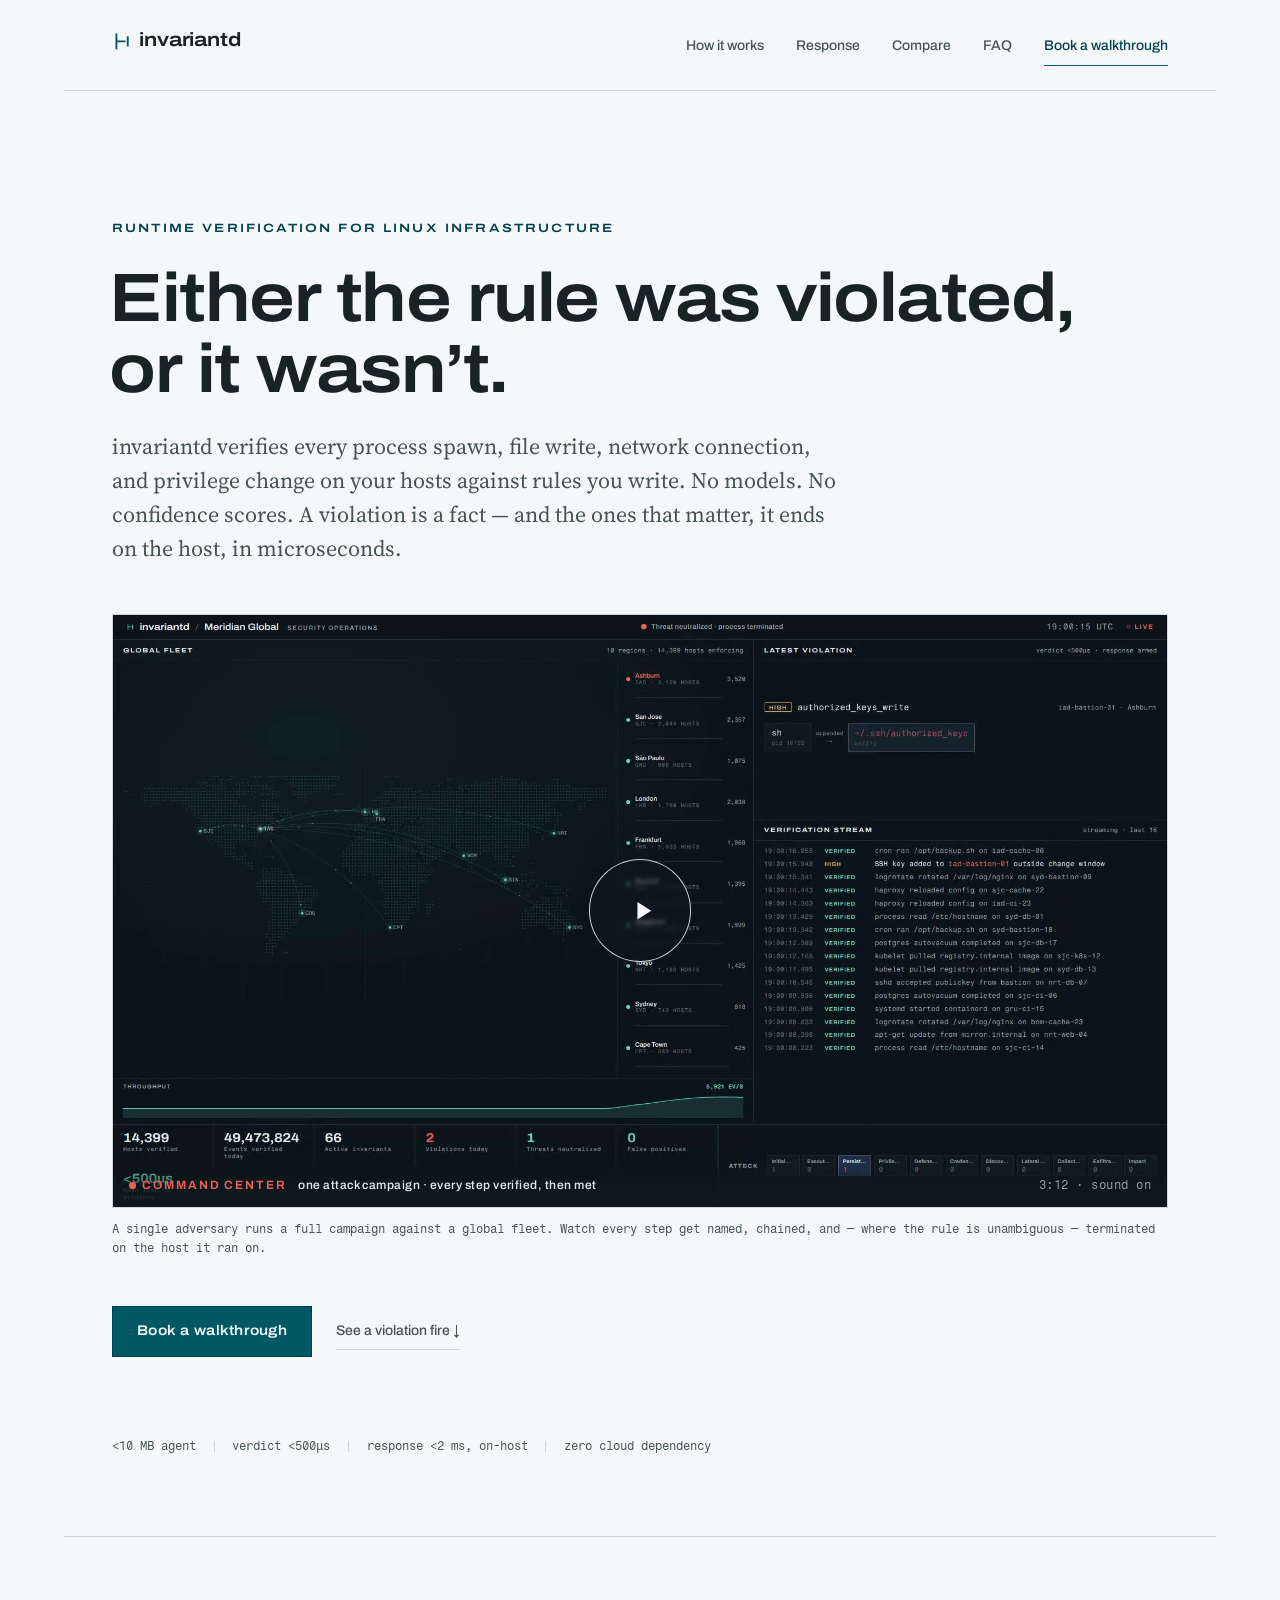
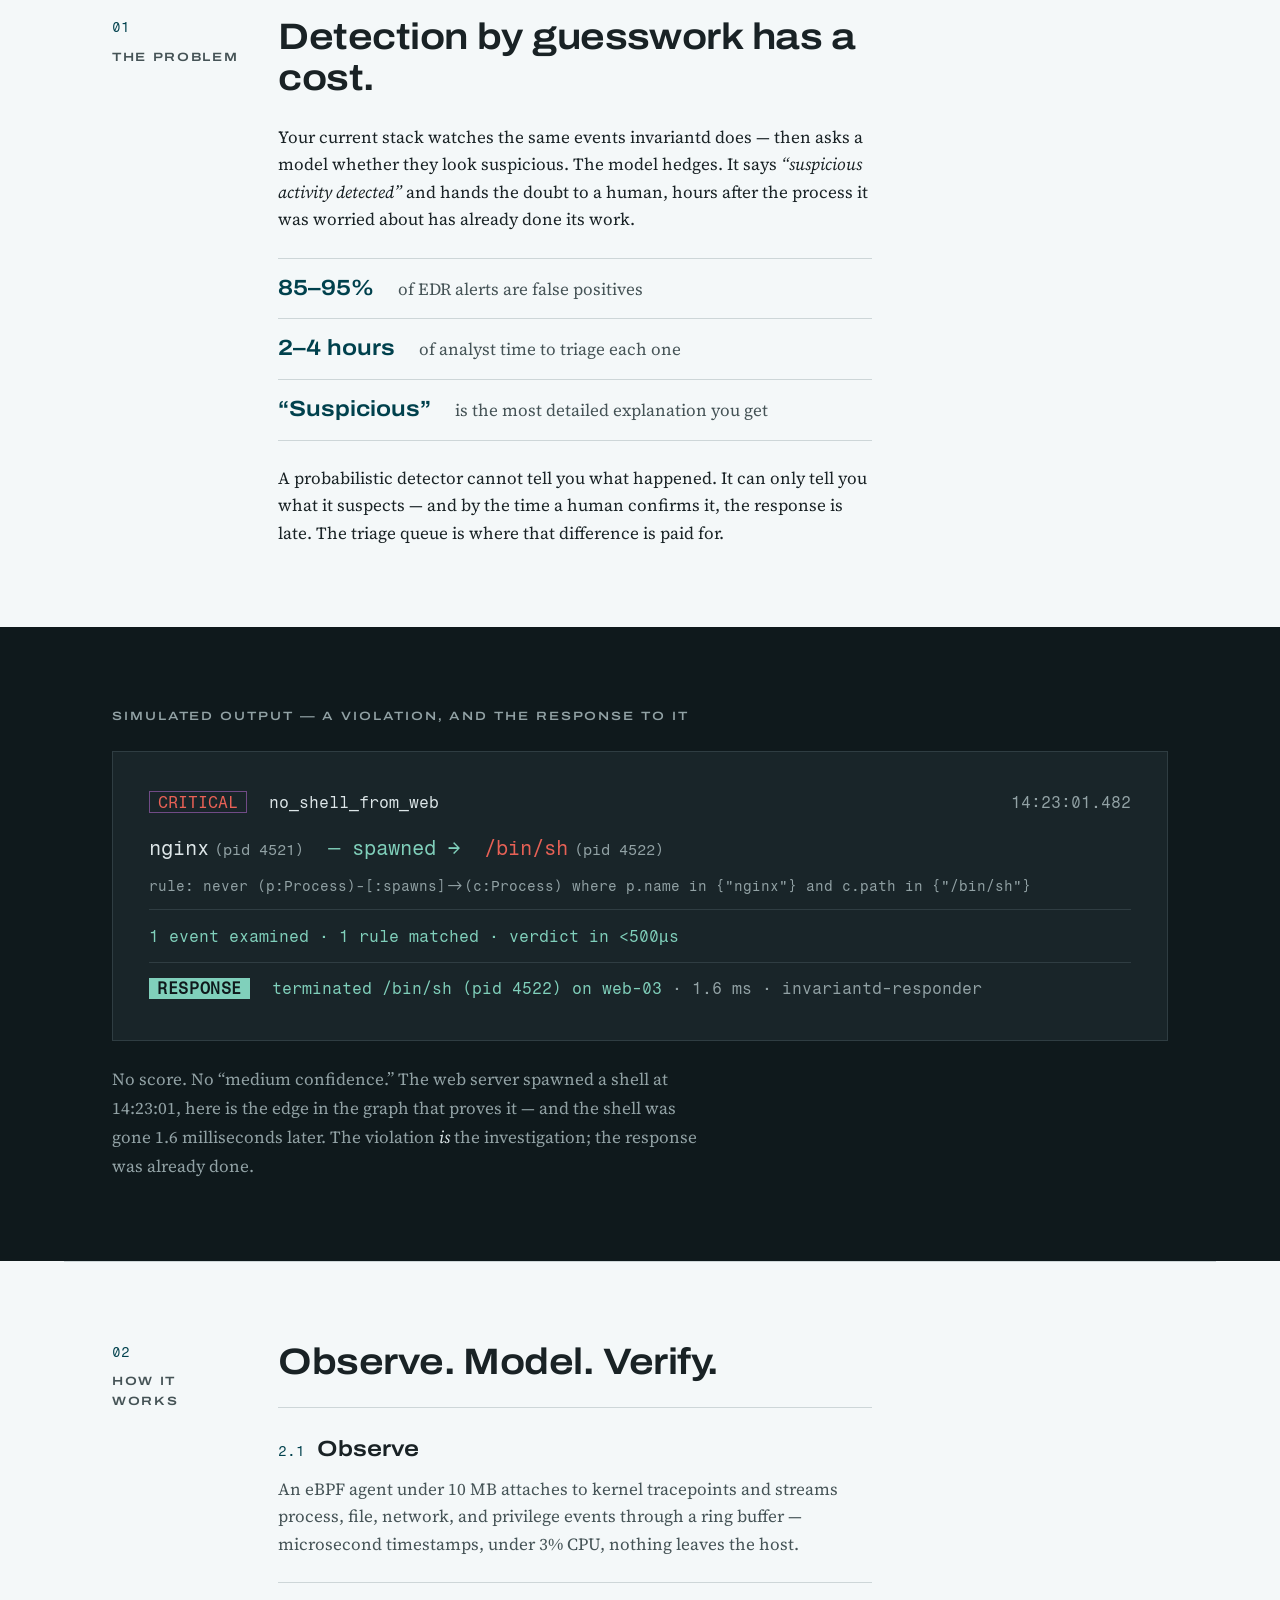
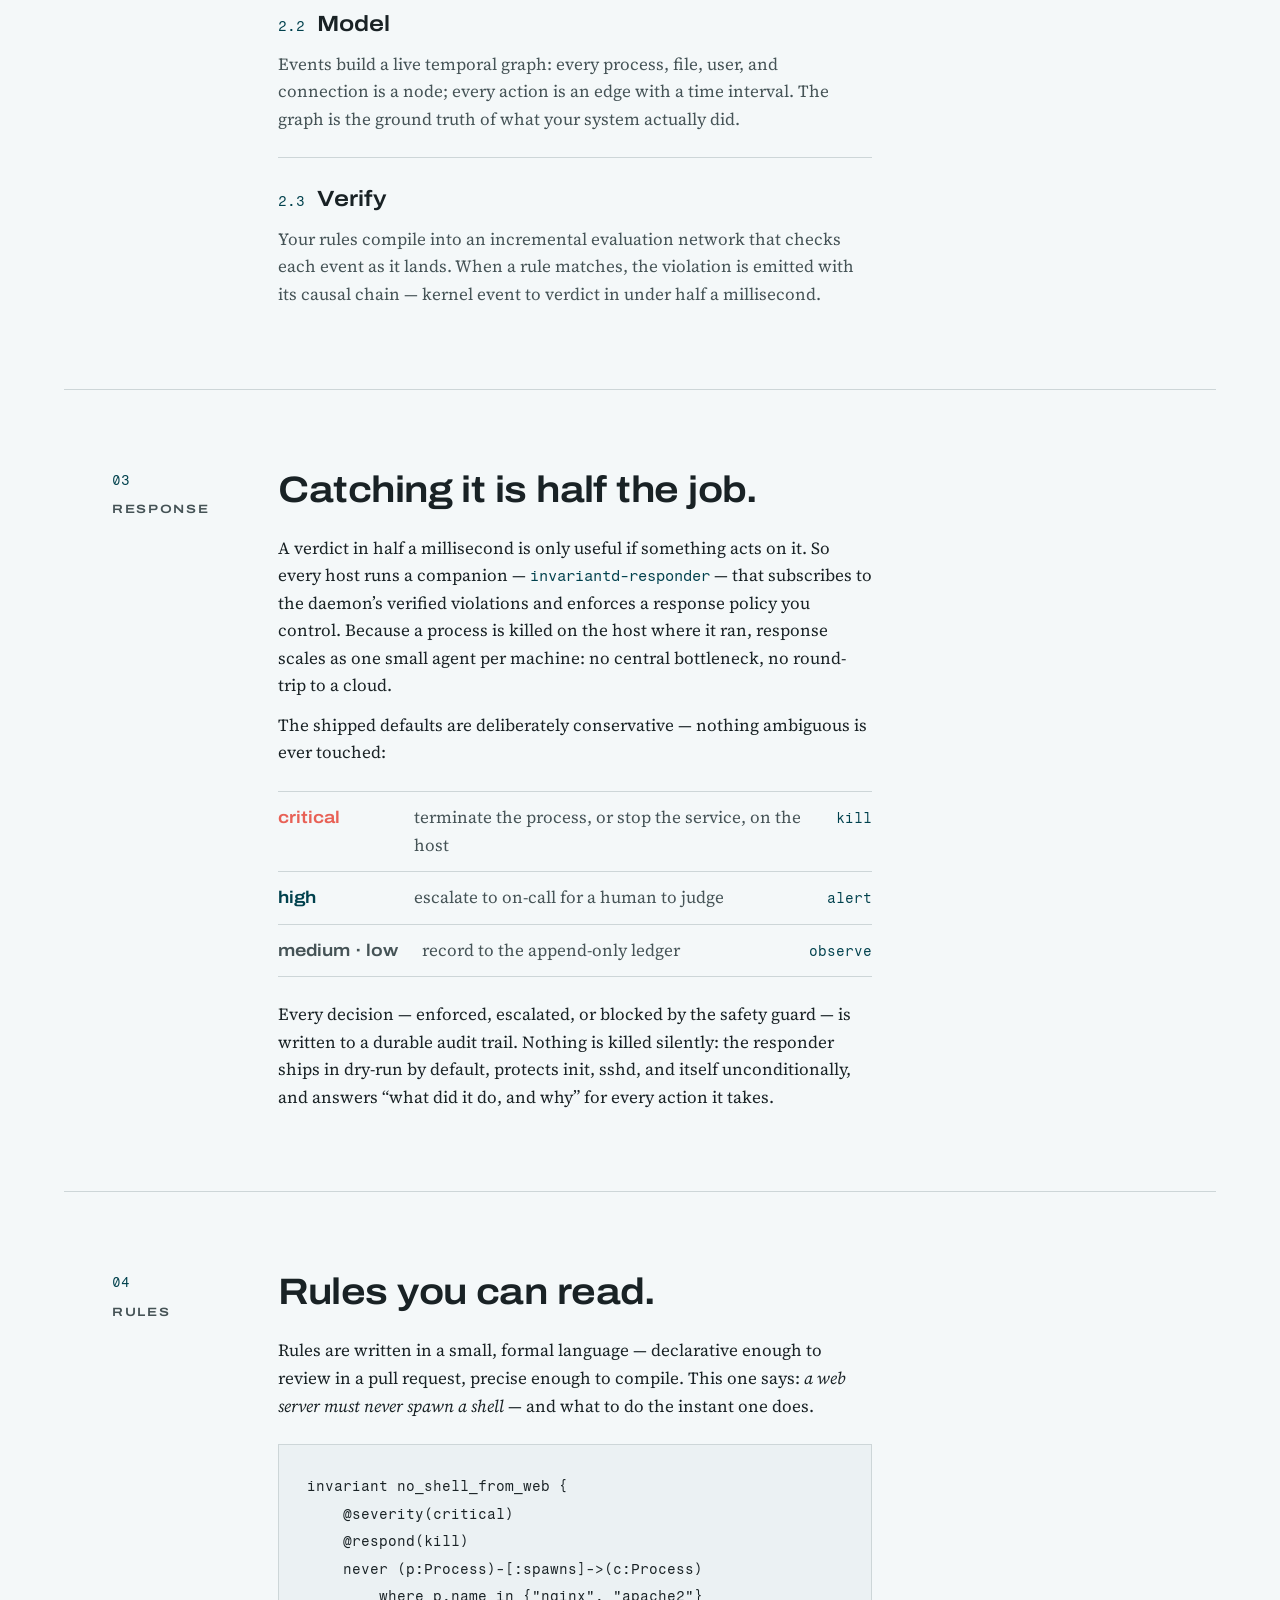
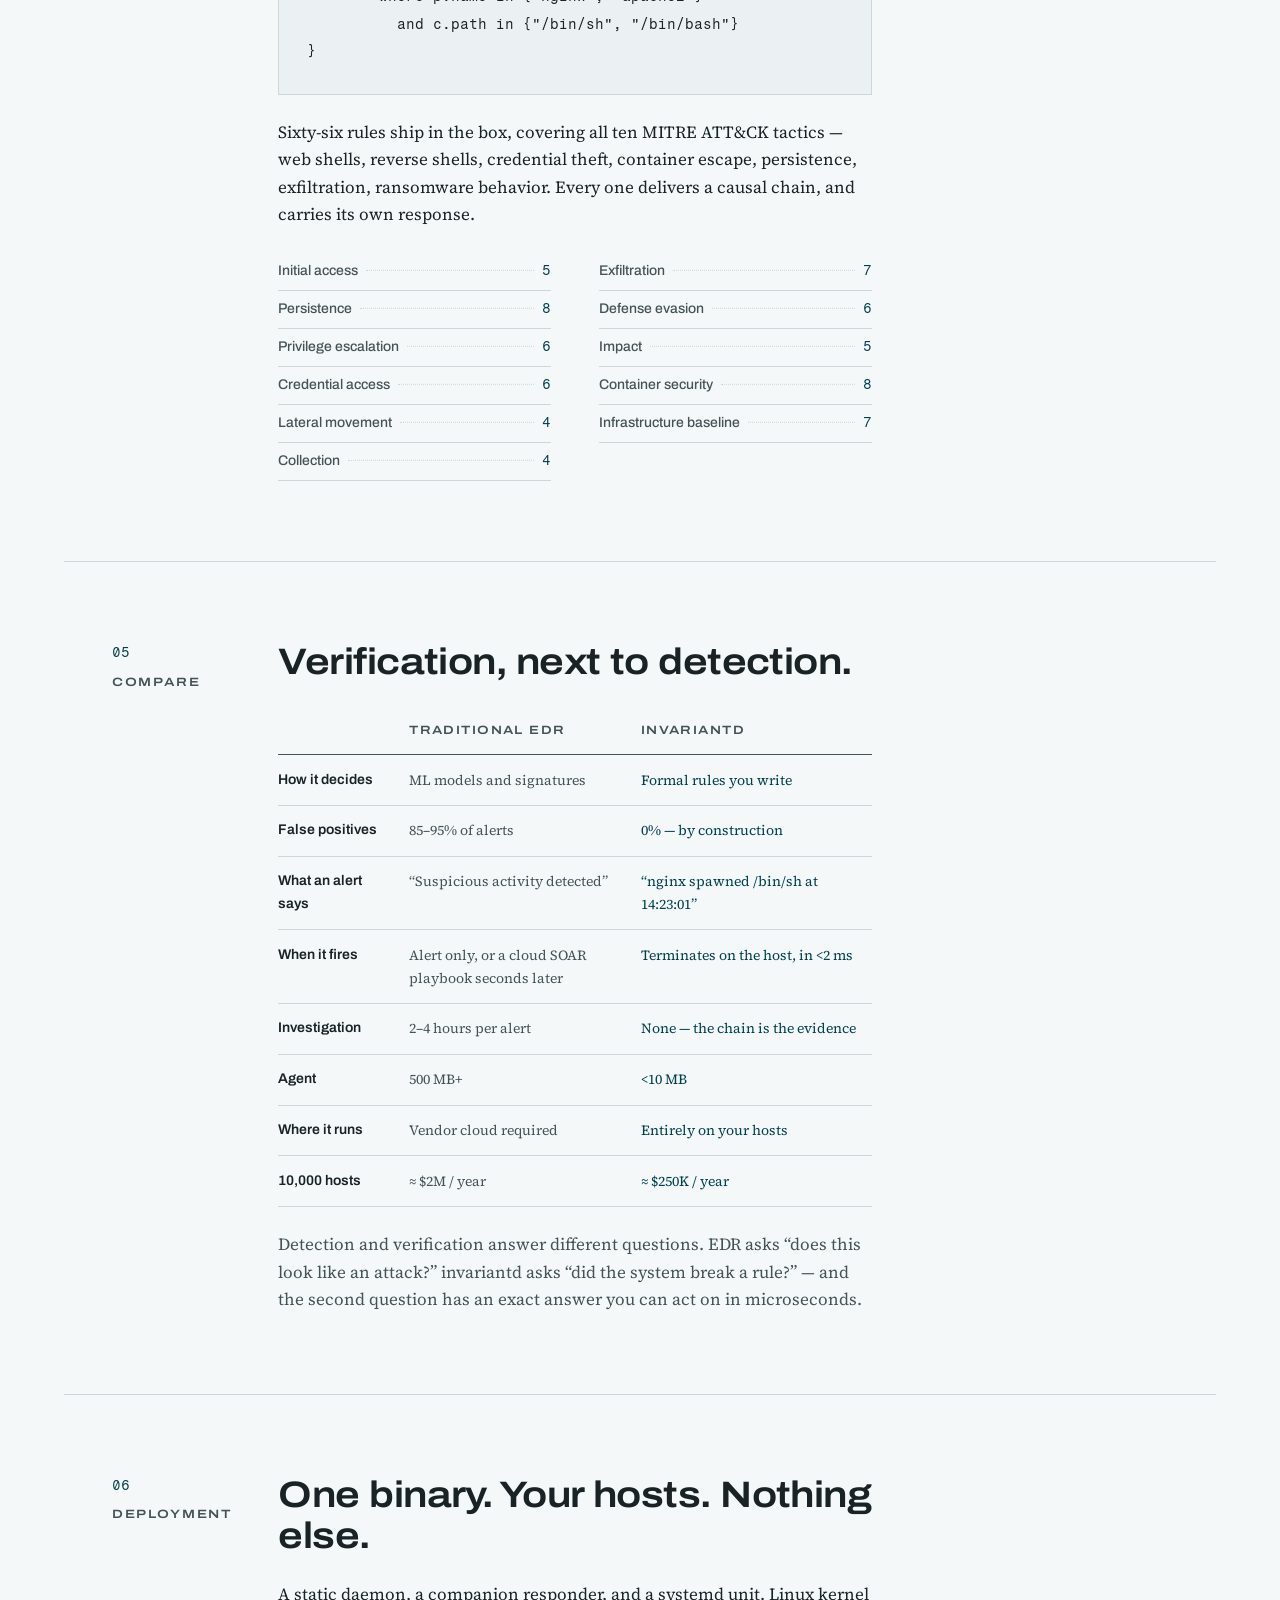
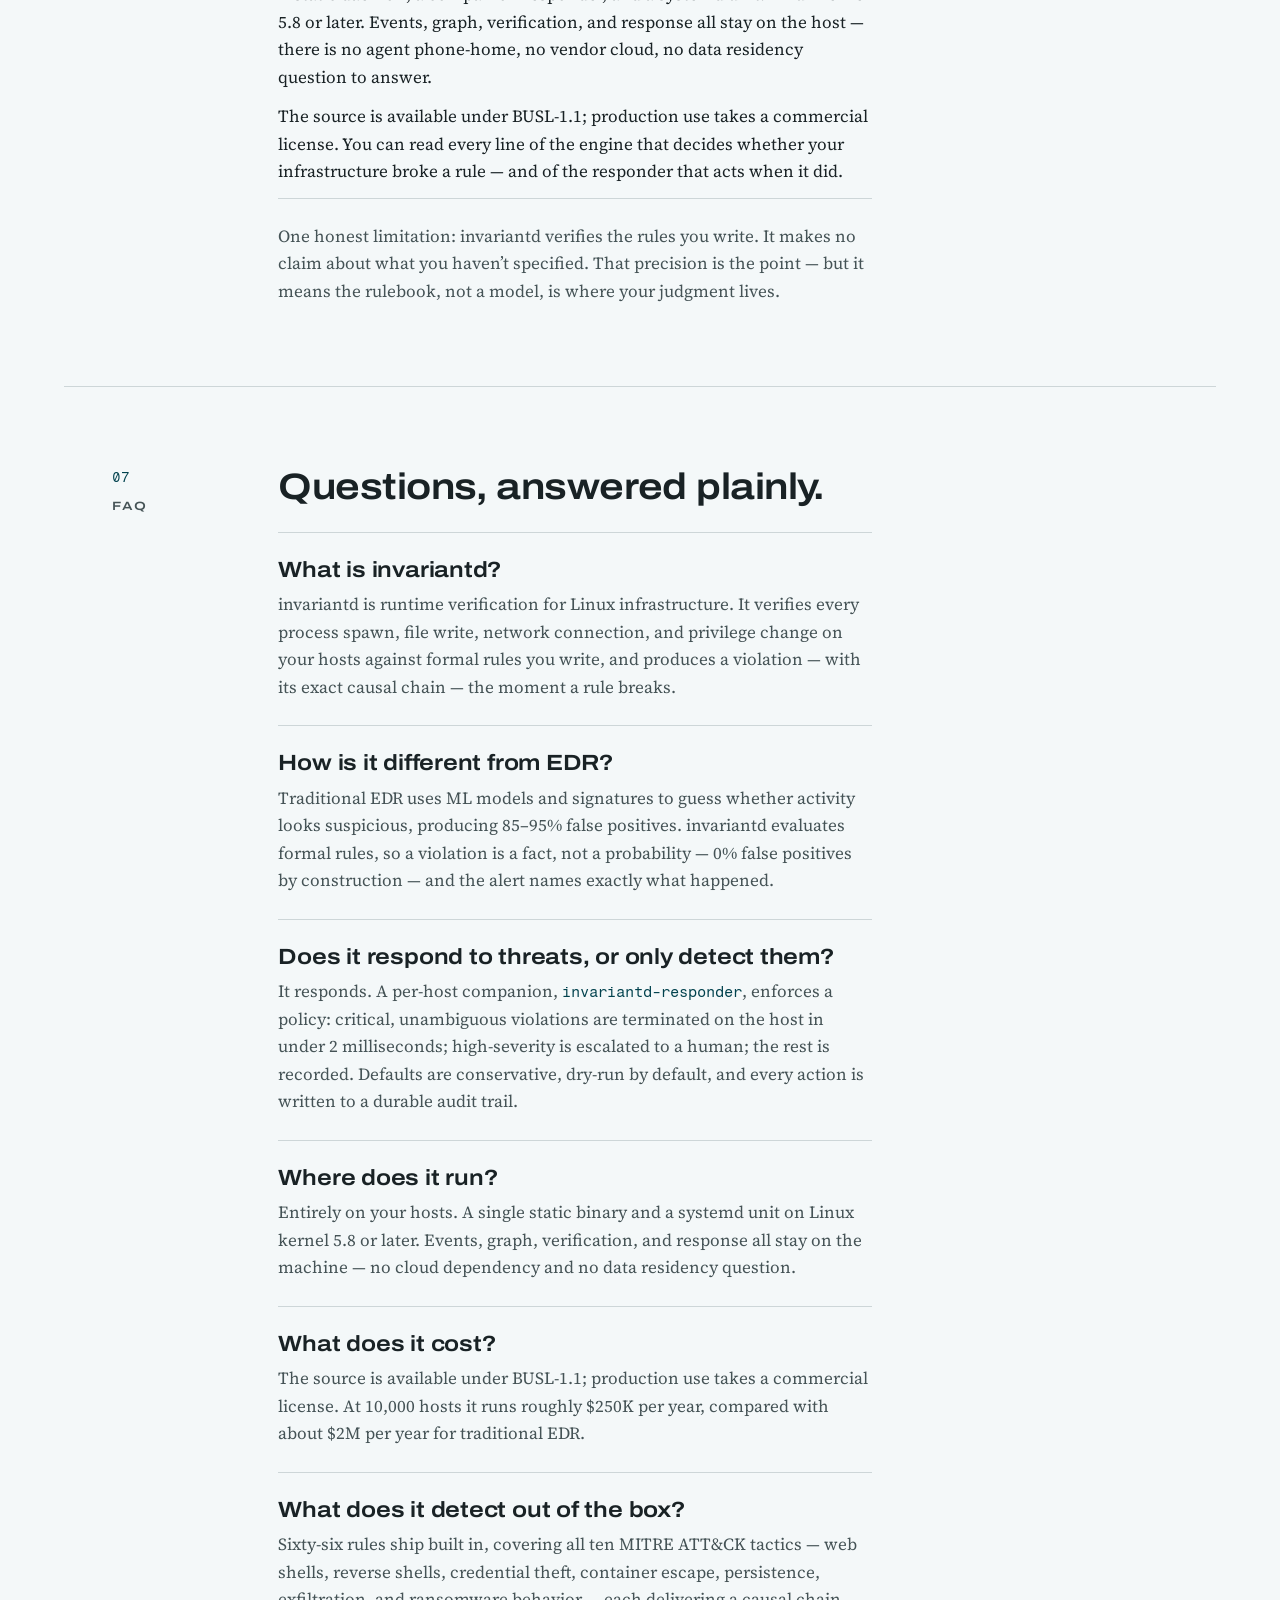
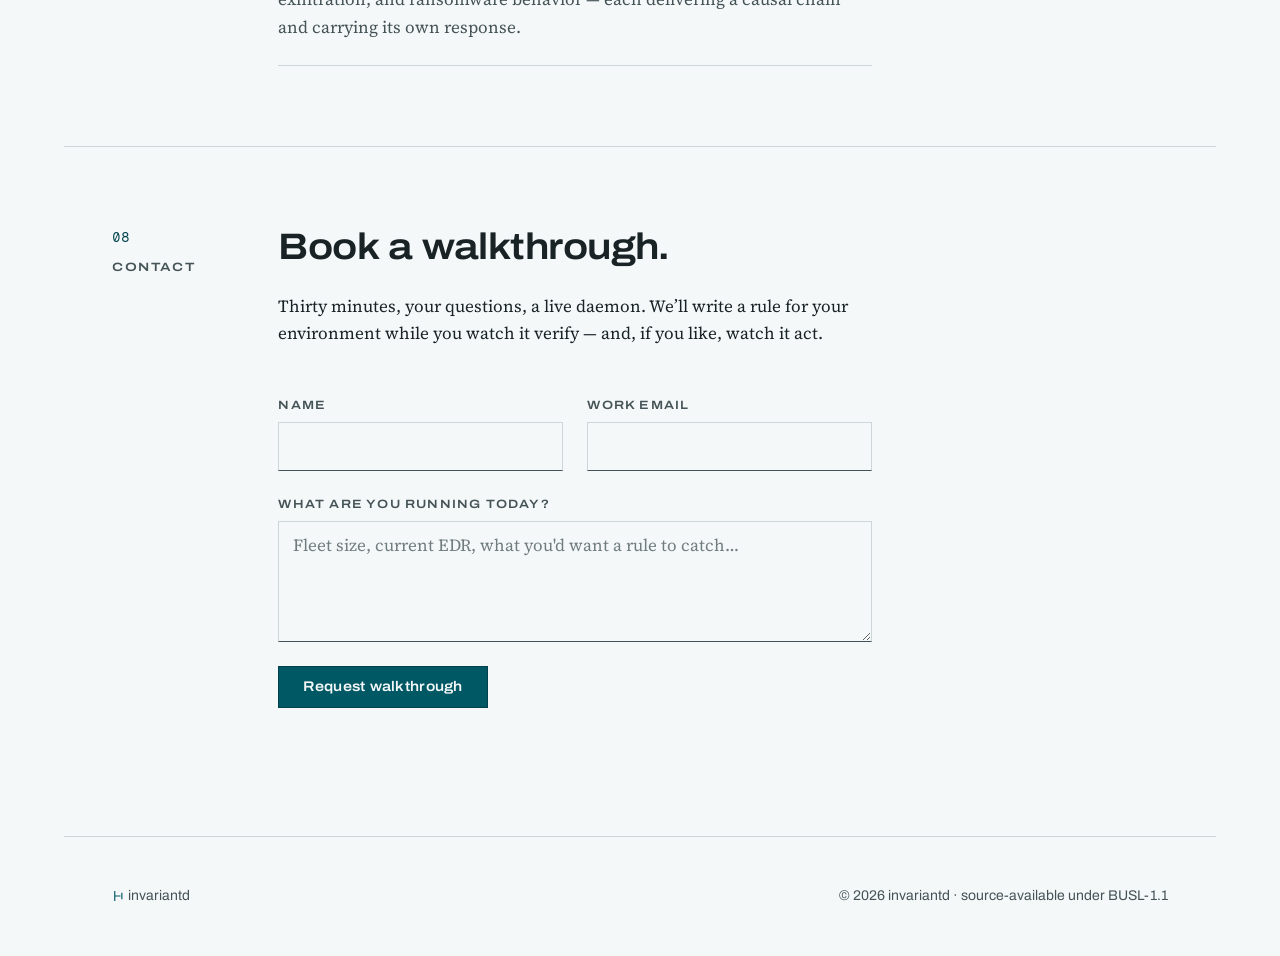
==== commit 7cea7e07: "feat(site): visible FAQ section backing the FAQPage schema Six ruled Q&A rows in the metrology style" ====
--- a/site/index.html
+++ b/site/index.html
@@ -6,19 +6,141 @@
   <title>invariantd — Either the rule was violated, or it wasn't.</title>
   <meta name="description" content="Runtime verification for Linux infrastructure. invariantd verifies every event on your hosts against rules you write — 0% false positives by design — and terminates the critical ones on the host, in microseconds. Every violation arrives with its exact causal chain.">
   <link rel="canonical" href="https://invariantd.com/">
+  <meta name="robots" content="index, follow, max-image-preview:large, max-snippet:-1, max-video-preview:-1">
+  <meta name="author" content="invariantd">
+  <meta name="keywords" content="runtime verification, EDR alternative, eBPF security, Linux security, formal rules, zero false positives, active response, MITRE ATT&CK, causal chain, invariantd">
   <meta name="theme-color" content="#f7f9f9">
   <meta property="og:type" content="website">
+  <meta property="og:site_name" content="invariantd">
+  <meta property="og:locale" content="en_US">
   <meta property="og:url" content="https://invariantd.com/">
   <meta property="og:title" content="invariantd — Either the rule was violated, or it wasn't.">
   <meta property="og:description" content="Runtime verification for Linux infrastructure. Formal rules, 0% false positives by design — and the critical violations end on the host, in microseconds.">
   <meta property="og:image" content="https://invariantd.com/og.jpg">
+  <meta property="og:image:type" content="image/jpeg">
   <meta property="og:image:width" content="1200">
   <meta property="og:image:height" content="630">
+  <meta property="og:image:alt" content="invariantd command center — a global fleet under a live attack campaign, every step verified and neutralized on the host.">
+  <meta name="twitter:card" content="summary_large_image">
+  <meta name="twitter:title" content="invariantd — Either the rule was violated, or it wasn't.">
+  <meta name="twitter:description" content="Runtime verification for Linux infrastructure. Formal rules, 0% false positives by design — and the critical violations end on the host, in microseconds.">
+  <meta name="twitter:image" content="https://invariantd.com/og.jpg">
+  <meta name="twitter:image:alt" content="invariantd command center — a global fleet under a live attack campaign.">
   <link rel="icon" href="data:image/svg+xml,%3Csvg xmlns='http://www.w3.org/2000/svg' viewBox='0 0 32 32'%3E%3Crect width='32' height='32' rx='4' fill='%23244e5c'/%3E%3Cpath d='M10 8v16M10 16h9M23 11v10' stroke='%23f2f6f6' stroke-width='2.8' fill='none' stroke-linecap='square'/%3E%3C/svg%3E">
+  <link rel="apple-touch-icon" href="/logo.png">
+  <link rel="preload" as="image" href="media/poster.jpg" fetchpriority="high">
   <link rel="preconnect" href="https://fonts.googleapis.com">
   <link rel="preconnect" href="https://fonts.gstatic.com" crossorigin>
   <link href="https://fonts.googleapis.com/css2?family=Archivo:wdth,wght@100..125,400..750&family=Fragment+Mono:ital@0;1&family=Source+Serif+4:ital,opsz,wght@0,8..60,400..600;1,8..60,400..600&display=swap" rel="stylesheet">
   <link rel="stylesheet" href="css/main.css">
+  <script type="application/ld+json">
+  {
+    "@context": "https://schema.org",
+    "@graph": [
+      {
+        "@type": "Organization",
+        "@id": "https://invariantd.com/#organization",
+        "name": "invariantd",
+        "url": "https://invariantd.com/",
+        "logo": { "@type": "ImageObject", "url": "https://invariantd.com/logo.png", "width": 512, "height": 512 },
+        "description": "Runtime verification for Linux infrastructure — formal rules, 0% false positives by construction, and microsecond on-host response."
+      },
+      {
+        "@type": "WebSite",
+        "@id": "https://invariantd.com/#website",
+        "url": "https://invariantd.com/",
+        "name": "invariantd",
+        "inLanguage": "en",
+        "publisher": { "@id": "https://invariantd.com/#organization" }
+      },
+      {
+        "@type": "WebPage",
+        "@id": "https://invariantd.com/#webpage",
+        "url": "https://invariantd.com/",
+        "name": "invariantd — Either the rule was violated, or it wasn't.",
+        "isPartOf": { "@id": "https://invariantd.com/#website" },
+        "about": { "@id": "https://invariantd.com/#software" },
+        "primaryImageOfPage": "https://invariantd.com/og.jpg",
+        "inLanguage": "en",
+        "description": "Runtime verification for Linux infrastructure. Formal rules, 0% false positives by construction, and microsecond on-host response — every violation delivered with its causal chain."
+      },
+      {
+        "@type": "SoftwareApplication",
+        "@id": "https://invariantd.com/#software",
+        "name": "invariantd",
+        "applicationCategory": "SecurityApplication",
+        "applicationSubCategory": "Runtime verification / EDR alternative",
+        "operatingSystem": "Linux (kernel 5.8+)",
+        "url": "https://invariantd.com/",
+        "description": "invariantd verifies every process spawn, file write, network connection, and privilege change on your Linux hosts against formal rules you write, produces a violation with its exact causal chain the moment a rule breaks, and terminates the critical ones on the host in under 2 milliseconds. 0% false positives by construction.",
+        "featureList": [
+          "Formal rule-based verification — 0% false positives by construction",
+          "Live temporal event graph built from eBPF kernel events",
+          "Exact causal chain delivered with every violation",
+          "On-host active response: terminate, stop service, escalate, or record in under 2 ms",
+          "66 built-in rules across all 10 MITRE ATT&CK tactics",
+          "Under 10 MB agent, under 3% CPU, verdict in under 500 microseconds",
+          "Runs entirely on-host, no cloud dependency"
+        ],
+        "offers": {
+          "@type": "Offer",
+          "price": "0",
+          "priceCurrency": "USD",
+          "description": "Source-available under BUSL-1.1; a commercial license is required for production use."
+        },
+        "publisher": { "@id": "https://invariantd.com/#organization" }
+      },
+      {
+        "@type": "VideoObject",
+        "@id": "https://invariantd.com/#film",
+        "name": "invariantd — the command center",
+        "description": "A single adversary runs a full campaign against a global fleet. Every step is named, chained, and — where the rule is unambiguous — terminated on the host it ran on.",
+        "thumbnailUrl": "https://invariantd.com/media/poster.jpg",
+        "contentUrl": "https://invariantd.com/media/invariantd-demo.mp4",
+        "uploadDate": "2026-07-15",
+        "duration": "PT3M12S",
+        "inLanguage": "en",
+        "publisher": { "@id": "https://invariantd.com/#organization" }
+      },
+      {
+        "@type": "FAQPage",
+        "@id": "https://invariantd.com/#faq",
+        "mainEntity": [
+          {
+            "@type": "Question",
+            "name": "What is invariantd?",
+            "acceptedAnswer": { "@type": "Answer", "text": "invariantd is runtime verification for Linux infrastructure. It verifies every process spawn, file write, network connection, and privilege change on your hosts against formal rules you write, and produces a violation — with its exact causal chain — the moment a rule breaks." }
+          },
+          {
+            "@type": "Question",
+            "name": "How is invariantd different from EDR?",
+            "acceptedAnswer": { "@type": "Answer", "text": "Traditional EDR uses machine-learning models and signatures to guess whether activity looks suspicious, producing 85–95% false positives. invariantd evaluates formal rules, so a violation is a fact, not a probability — 0% false positives by construction — and the alert names exactly what happened." }
+          },
+          {
+            "@type": "Question",
+            "name": "Does invariantd respond to threats or only detect them?",
+            "acceptedAnswer": { "@type": "Answer", "text": "It responds. A per-host companion, invariantd-responder, enforces a policy: critical, unambiguous violations are terminated on the host in under 2 milliseconds; high-severity is escalated to a human; the rest is recorded. Defaults are conservative, dry-run by default, and every action is written to a durable audit trail." }
+          },
+          {
+            "@type": "Question",
+            "name": "Where does invariantd run?",
+            "acceptedAnswer": { "@type": "Answer", "text": "Entirely on your hosts. A single static binary and a systemd unit on Linux kernel 5.8 or later. Events, graph, verification, and response all stay on the machine — no cloud dependency and no data residency question." }
+          },
+          {
+            "@type": "Question",
+            "name": "What does invariantd cost?",
+            "acceptedAnswer": { "@type": "Answer", "text": "The source is available under BUSL-1.1; production use takes a commercial license. At 10,000 hosts it runs roughly $250K per year, compared with about $2M per year for traditional EDR." }
+          },
+          {
+            "@type": "Question",
+            "name": "What does invariantd detect out of the box?",
+            "acceptedAnswer": { "@type": "Answer", "text": "Sixty-six rules ship built in, covering all ten MITRE ATT&CK tactics — web shells, reverse shells, credential theft, container escape, persistence, exfiltration, and ransomware behavior — each delivering a causal chain and carrying its own response." }
+          }
+        ]
+      }
+    ]
+  }
+  </script>
 </head>
 <body>
 
@@ -31,6 +153,7 @@
     <a href="#how-it-works">How it works</a>
     <a href="#response">Response</a>
     <a href="#compare">Compare</a>
+    <a href="#faq">FAQ</a>
     <a class="nav-cta" href="#contact">Book a walkthrough</a>
   </nav>
 </header>
@@ -248,9 +371,43 @@
     </div>
   </section>
 
-  <!-- ── 07 Contact ───────────────────────────────────── -->
+  <!-- ── 07 FAQ ───────────────────────────────────────── -->
+  <section class="doc-section" id="faq">
+    <div class="rail"><span class="rail-no">07</span><span class="rail-label">FAQ</span></div>
+    <div class="doc-body">
+      <h2>Questions, answered plainly.</h2>
+      <dl class="faq">
+        <div class="faq-item">
+          <dt>What is invariantd?</dt>
+          <dd>invariantd is runtime verification for Linux infrastructure. It verifies every process spawn, file write, network connection, and privilege change on your hosts against formal rules you write, and produces a violation — with its exact causal chain — the moment a rule breaks.</dd>
+        </div>
+        <div class="faq-item">
+          <dt>How is it different from EDR?</dt>
+          <dd>Traditional EDR uses ML models and signatures to guess whether activity looks suspicious, producing 85–95% false positives. invariantd evaluates formal rules, so a violation is a fact, not a probability — 0% false positives by construction — and the alert names exactly what happened.</dd>
+        </div>
+        <div class="faq-item">
+          <dt>Does it respond to threats, or only detect them?</dt>
+          <dd>It responds. A per-host companion, <span class="mono-inline">invariantd-responder</span>, enforces a policy: critical, unambiguous violations are terminated on the host in under 2 milliseconds; high-severity is escalated to a human; the rest is recorded. Defaults are conservative, dry-run by default, and every action is written to a durable audit trail.</dd>
+        </div>
+        <div class="faq-item">
+          <dt>Where does it run?</dt>
+          <dd>Entirely on your hosts. A single static binary and a systemd unit on Linux kernel 5.8 or later. Events, graph, verification, and response all stay on the machine — no cloud dependency and no data residency question.</dd>
+        </div>
+        <div class="faq-item">
+          <dt>What does it cost?</dt>
+          <dd>The source is available under BUSL-1.1; production use takes a commercial license. At 10,000 hosts it runs roughly $250K per year, compared with about $2M per year for traditional EDR.</dd>
+        </div>
+        <div class="faq-item">
+          <dt>What does it detect out of the box?</dt>
+          <dd>Sixty-six rules ship built in, covering all ten MITRE ATT&amp;CK tactics — web shells, reverse shells, credential theft, container escape, persistence, exfiltration, and ransomware behavior — each delivering a causal chain and carrying its own response.</dd>
+        </div>
+      </dl>
+    </div>
+  </section>
+
+  <!-- ── 08 Contact ───────────────────────────────────── -->
   <section class="doc-section contact" id="contact">
-    <div class="rail"><span class="rail-no">07</span><span class="rail-label">Contact</span></div>
+    <div class="rail"><span class="rail-no">08</span><span class="rail-label">Contact</span></div>
     <div class="doc-body">
       <h2>Book a walkthrough.</h2>
       <p>Thirty minutes, your questions, a live daemon. We&rsquo;ll write a rule for your
--- a/site/css/main.css
+++ b/site/css/main.css
@@ -602,6 +602,30 @@
   padding-top: var(--sp-md);
   border-top: 1px solid var(--hairline);
 }
+
+/* ── FAQ (ruled Q&A) ────────────────────────────────── */
+.faq {
+  margin-top: var(--sp-md);
+  border-top: 1px solid var(--hairline);
+}
+.faq-item {
+  padding-block: var(--sp-md);
+  border-bottom: 1px solid var(--hairline);
+}
+.faq dt {
+  font-family: var(--font-label);
+  font-stretch: 114%;
+  font-weight: 640;
+  font-size: var(--text-lg);
+  line-height: 1.2;
+  letter-spacing: -0.01em;
+  margin-bottom: var(--sp-xs);
+}
+.faq dd {
+  color: var(--ink-soft);
+  max-width: var(--measure);
+}
+.faq dd .mono-inline { font-size: 0.88em; }
 
 /* ── contact form ───────────────────────────────────── */
 .contact { padding-bottom: var(--sp-2xl); }
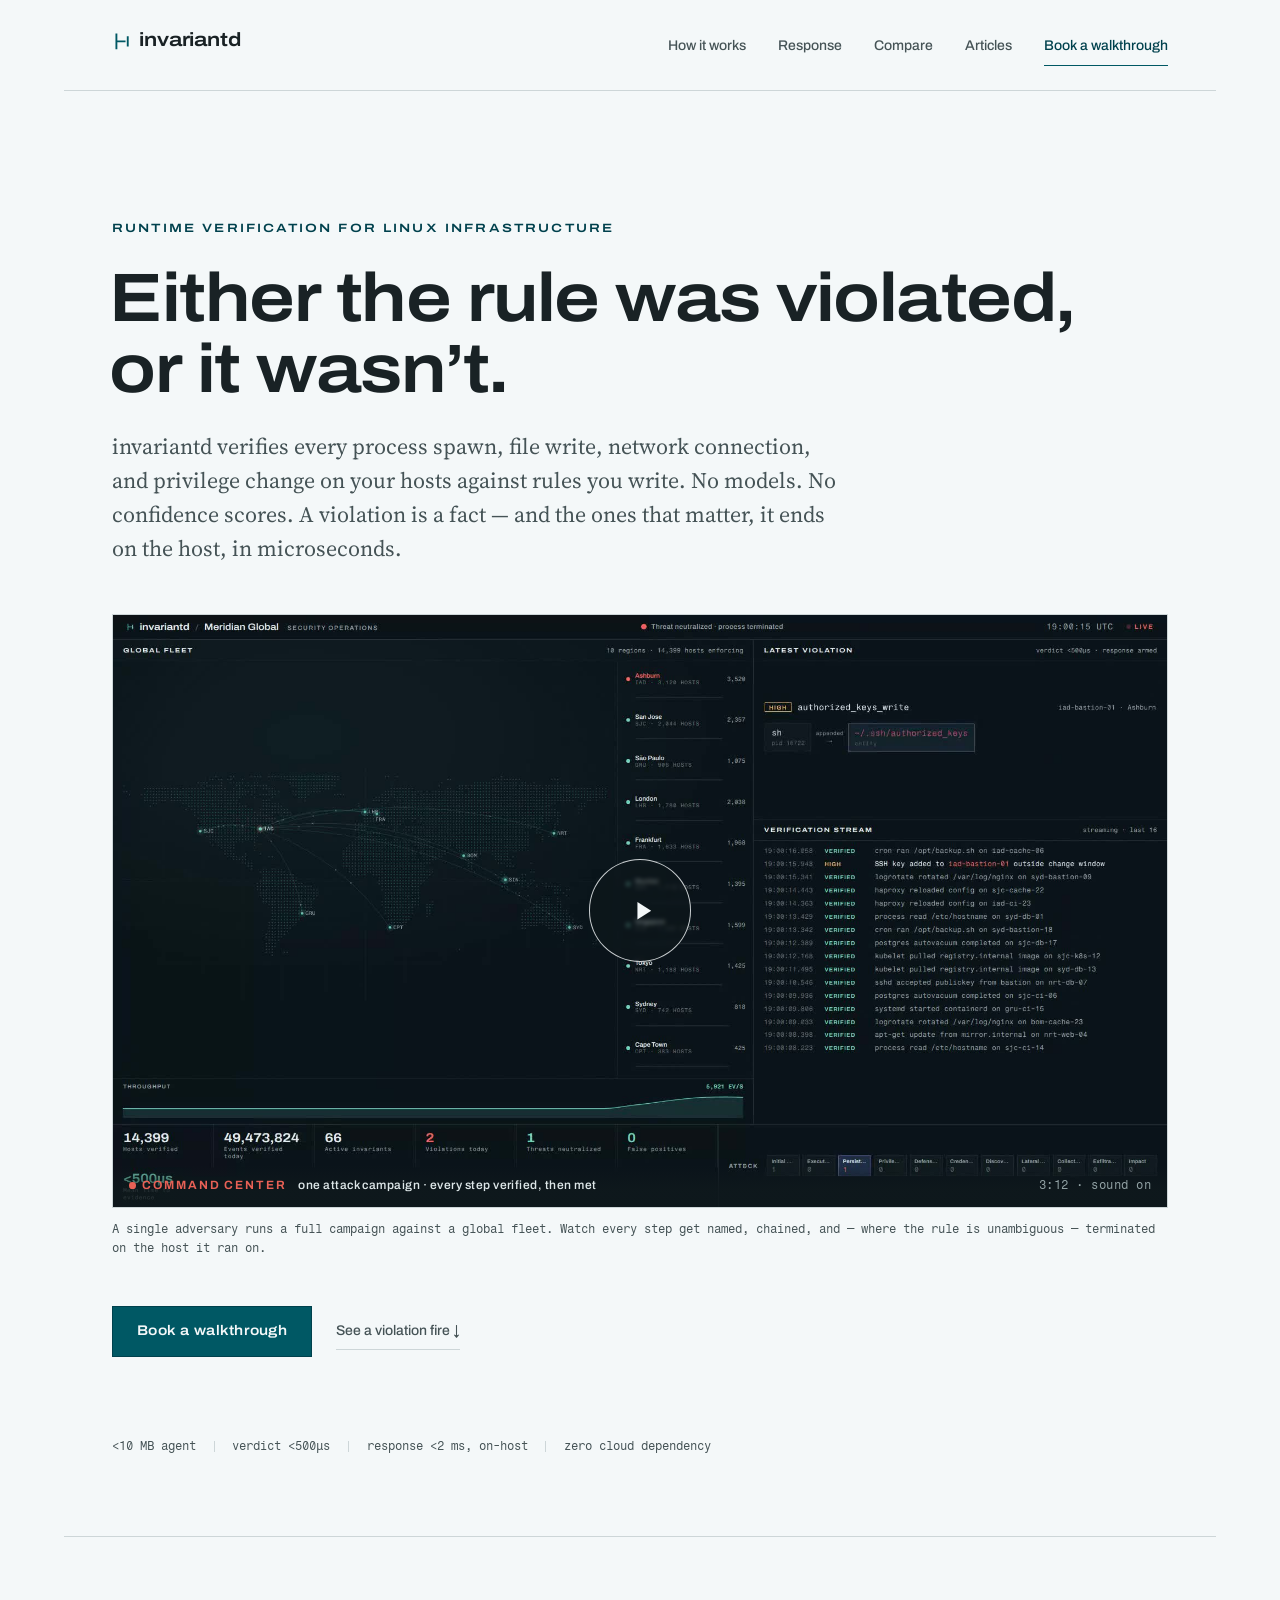
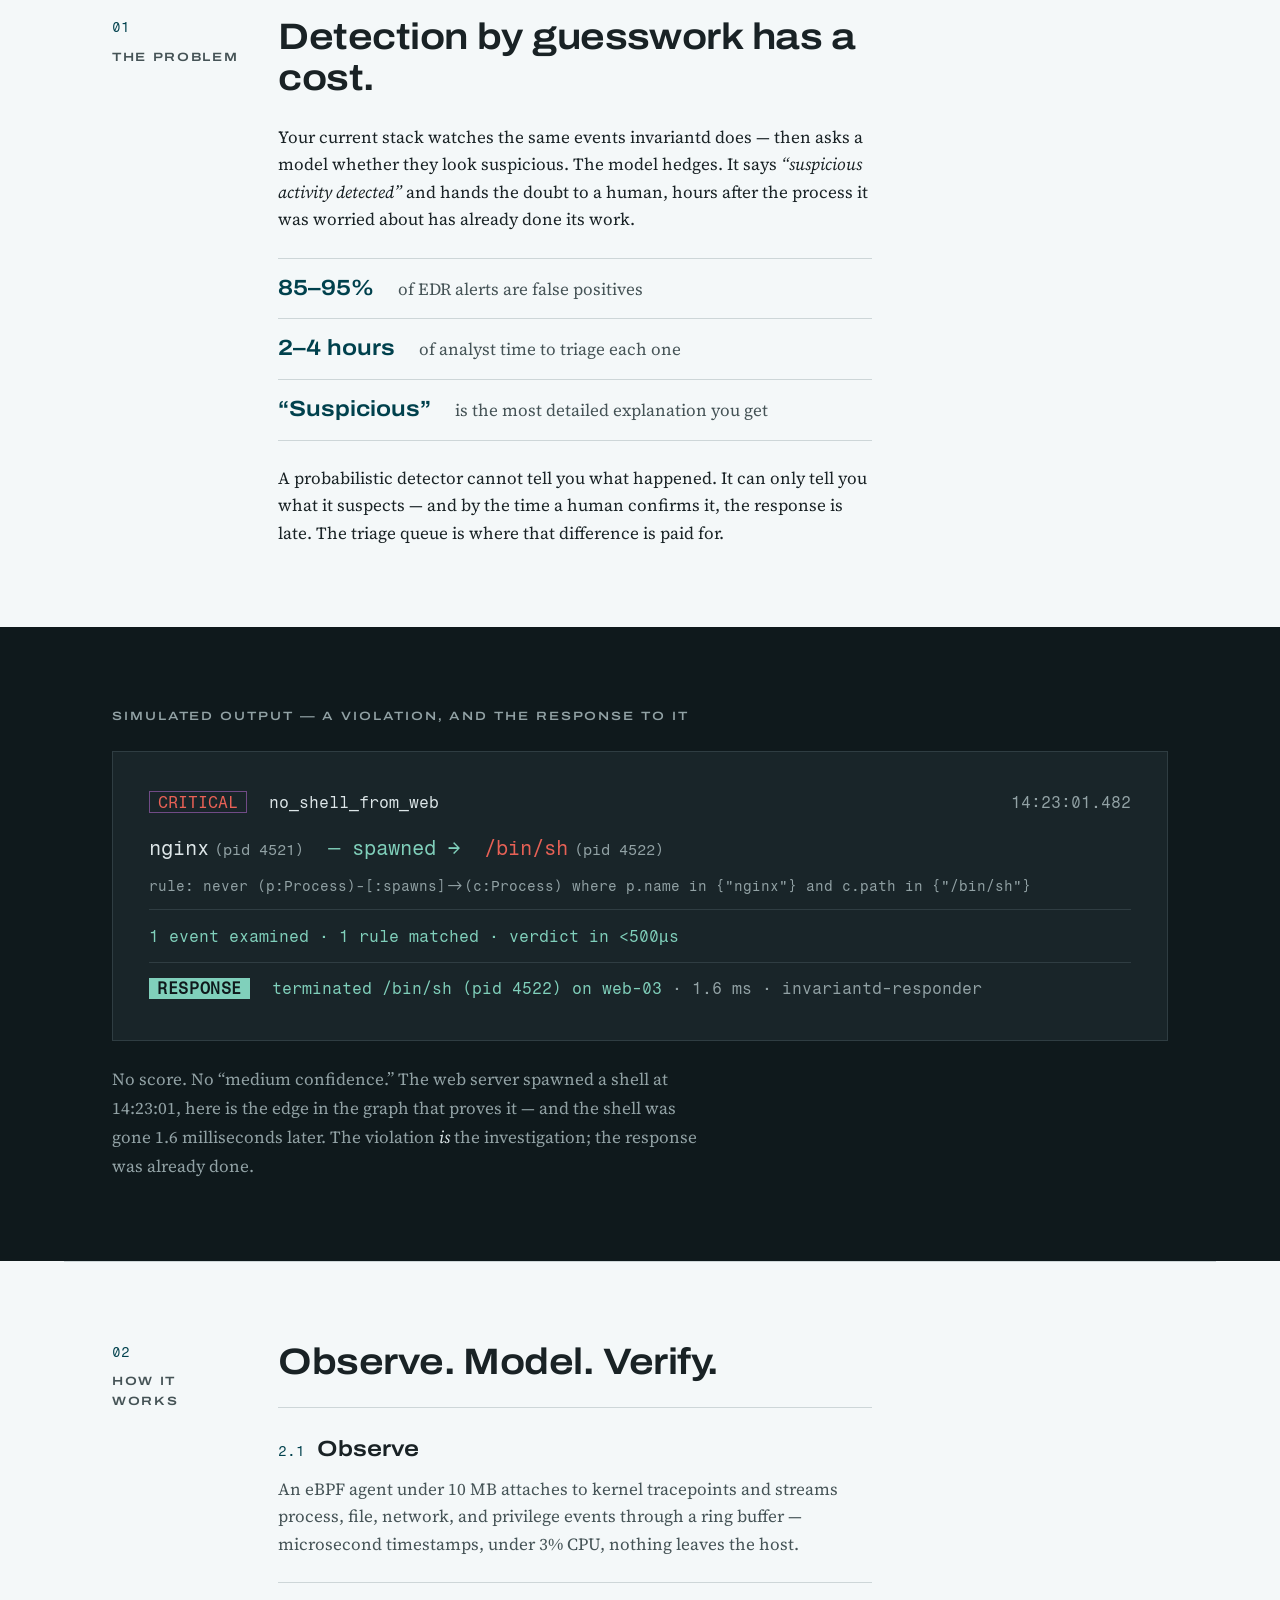
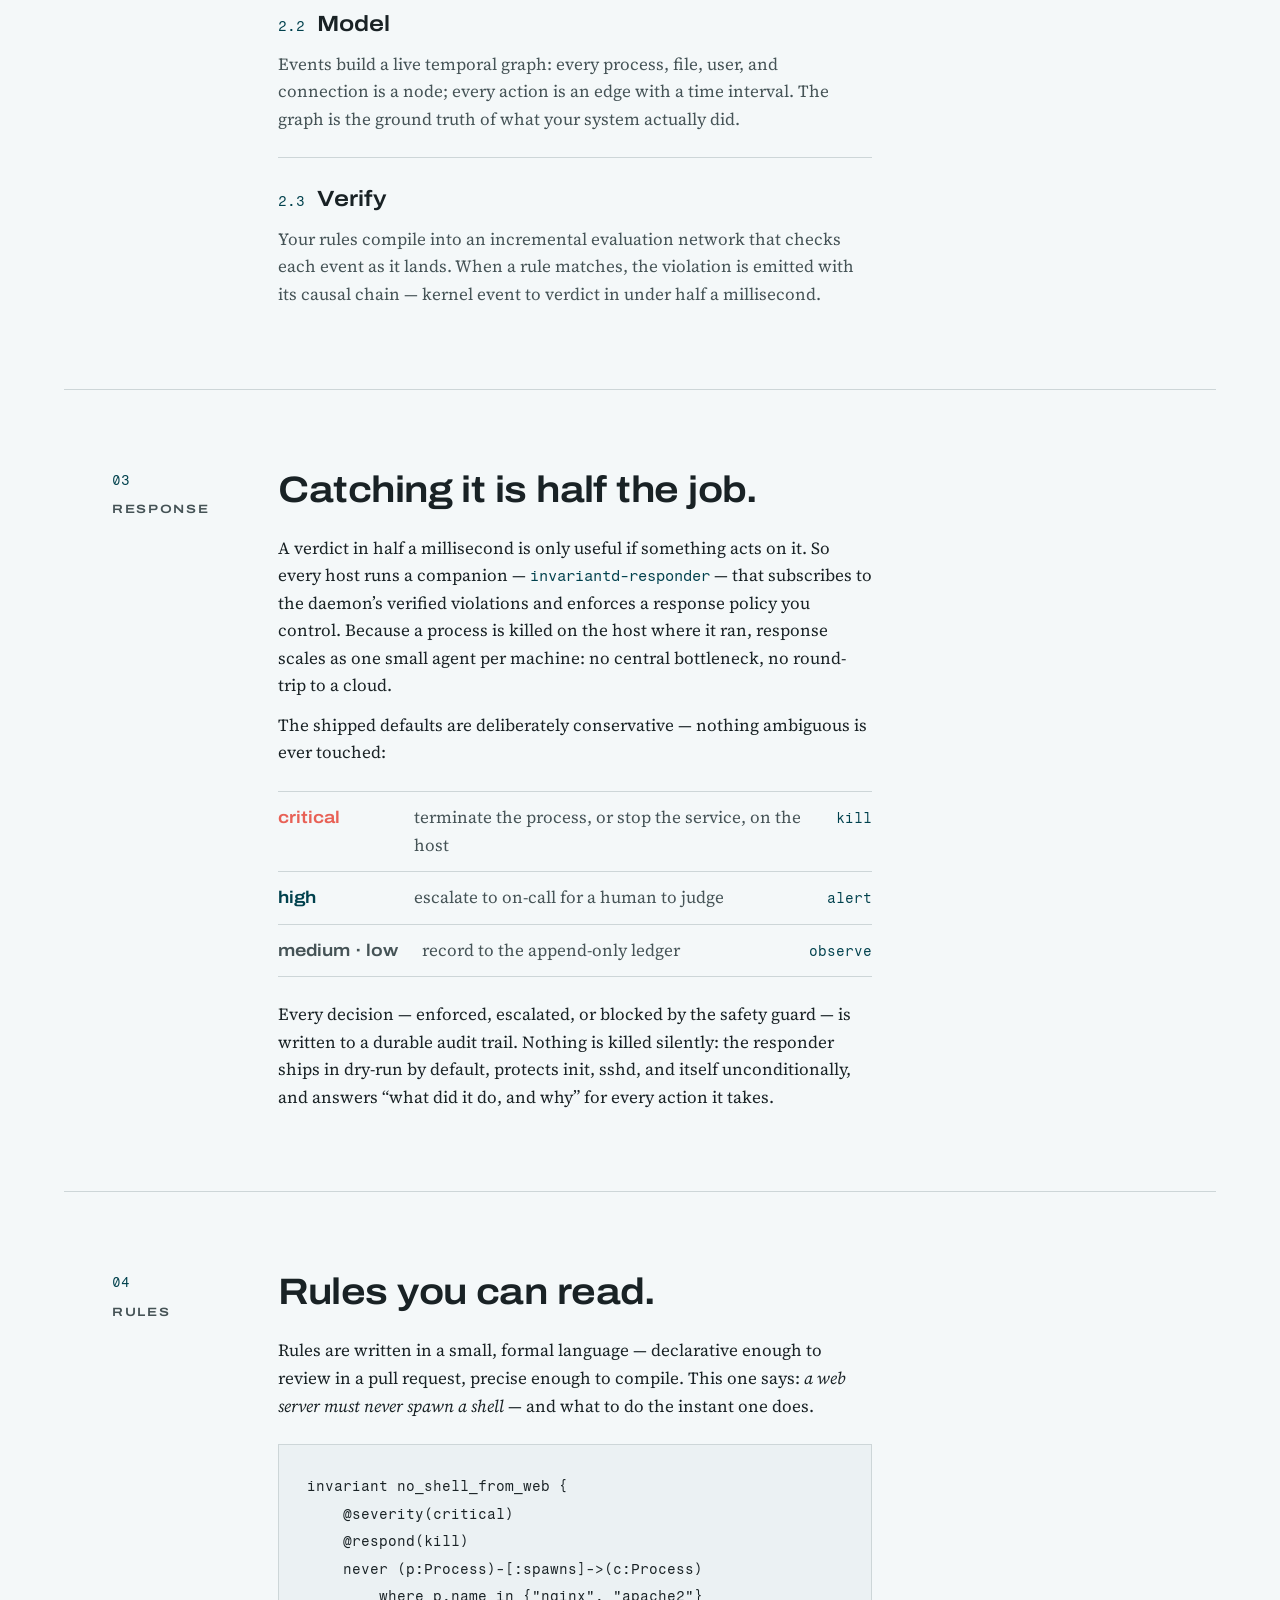
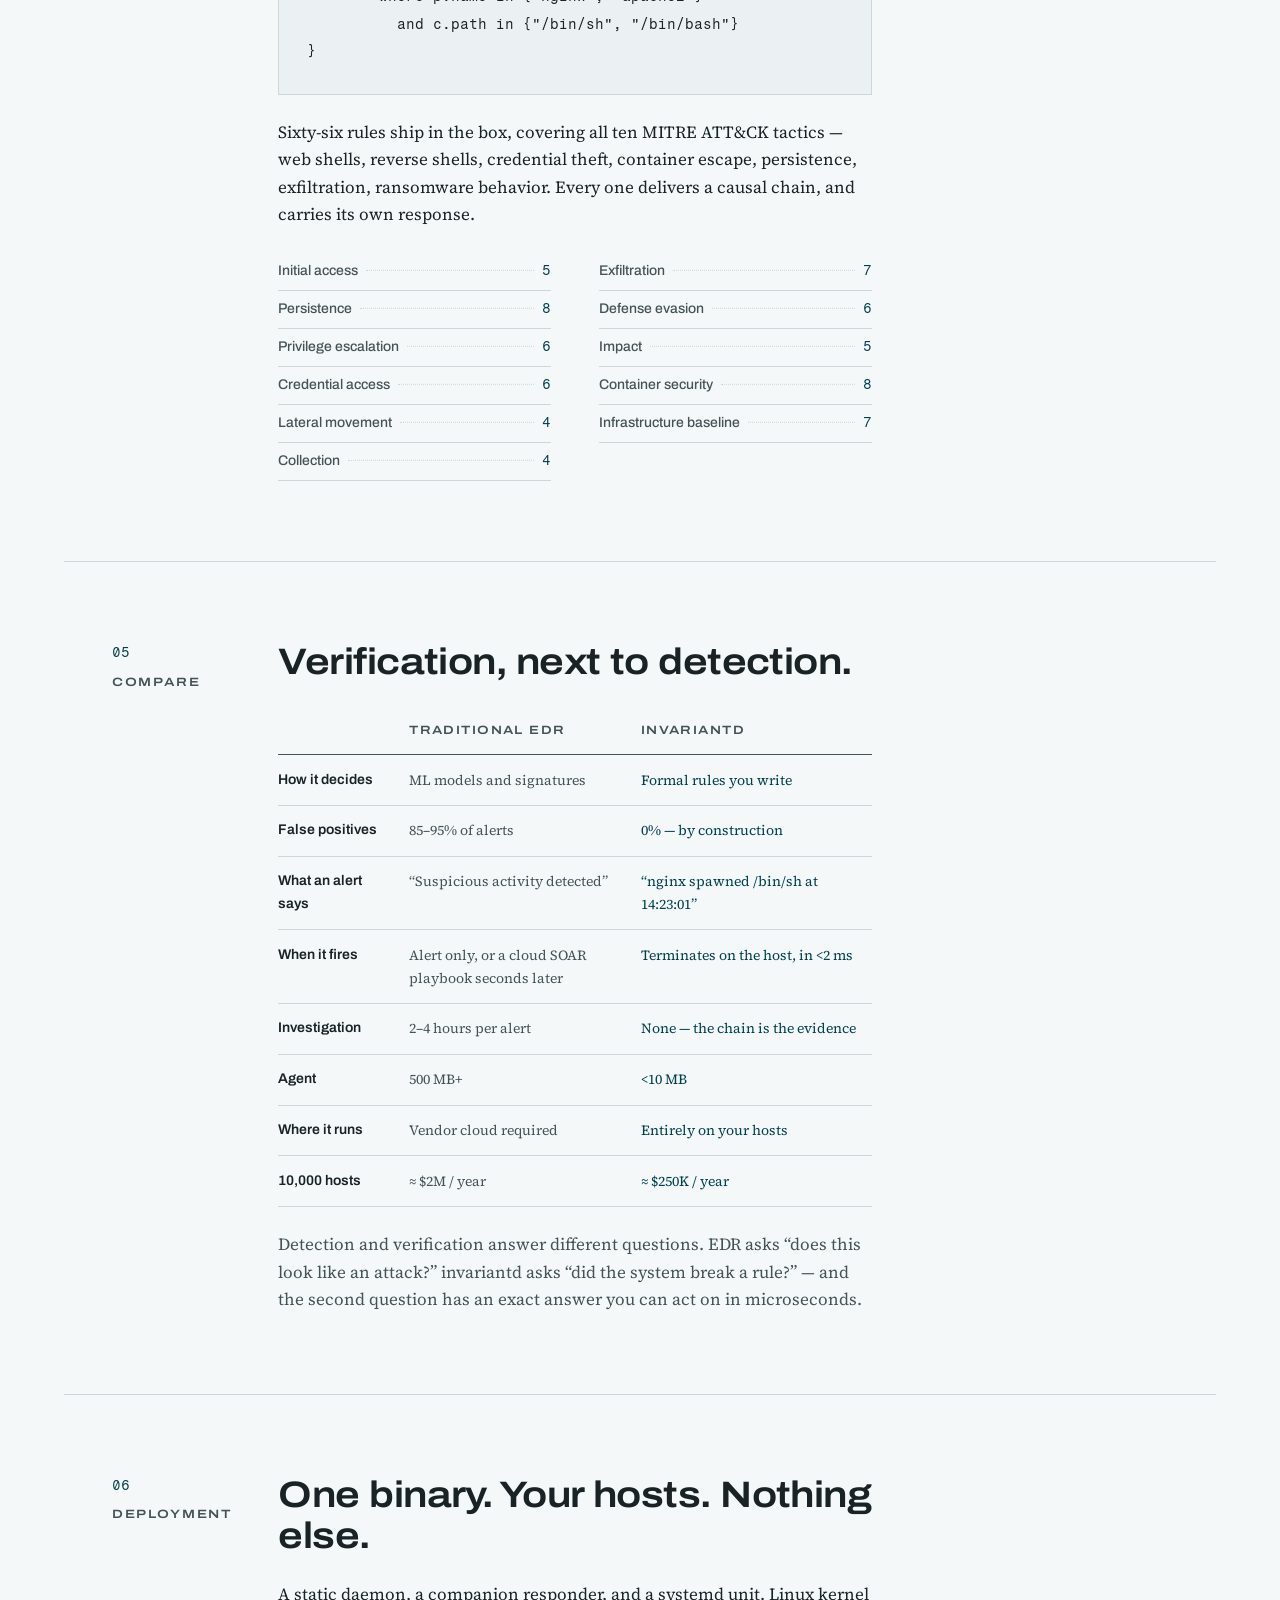
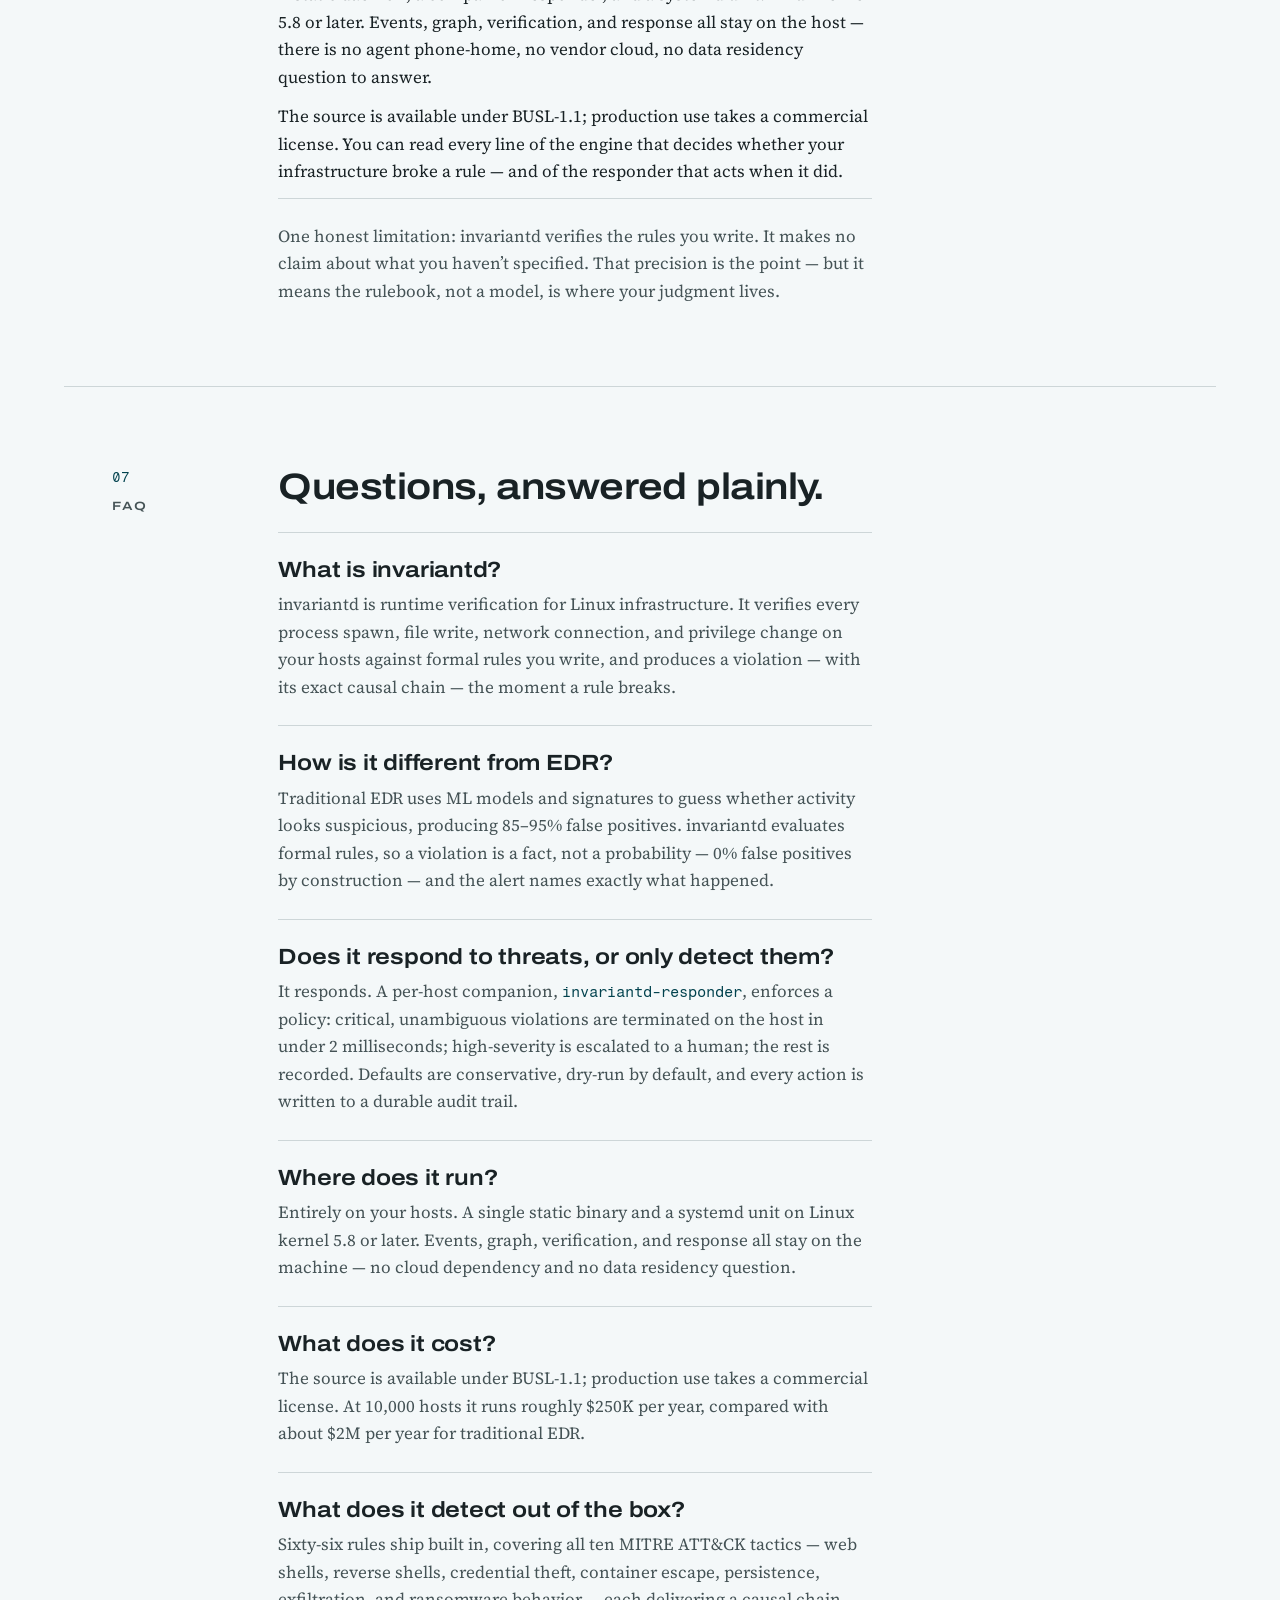
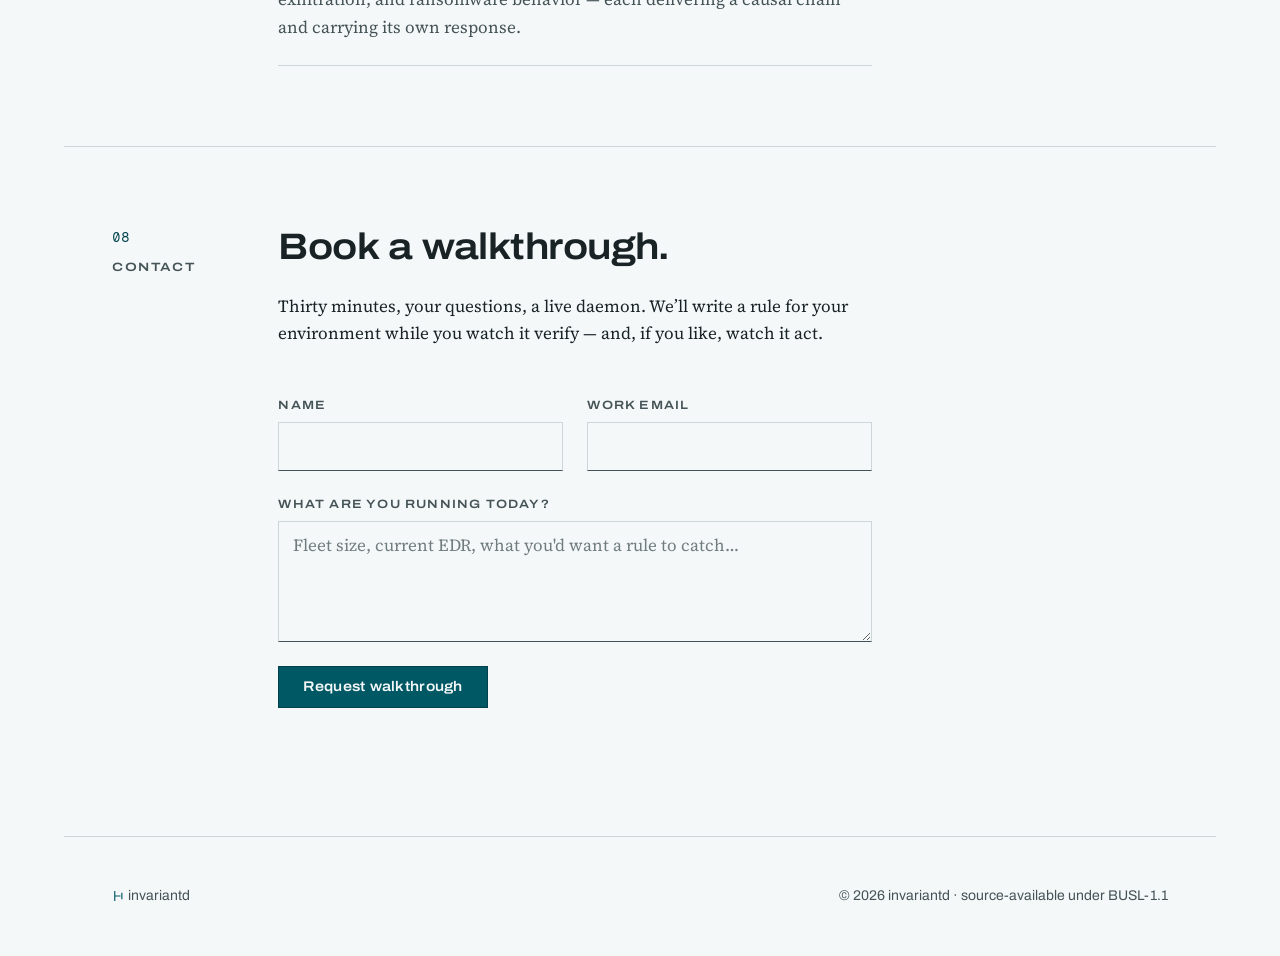
==== commit 2360b68b: "feat(content): articles engine + flagship cited pillar (EDR false positives) Pillar-and-cluster SEO " ====
--- a/site/index.html
+++ b/site/index.html
@@ -153,7 +153,7 @@
     <a href="#how-it-works">How it works</a>
     <a href="#response">Response</a>
     <a href="#compare">Compare</a>
-    <a href="#faq">FAQ</a>
+    <a href="/articles/">Articles</a>
     <a class="nav-cta" href="#contact">Book a walkthrough</a>
   </nav>
 </header>
--- a/site/css/main.css
+++ b/site/css/main.css
@@ -736,3 +736,142 @@
   [data-chain] .ro-line { opacity: 1; transform: none; animation: none; }
   *, *::before, *::after { transition-duration: 0.01ms !important; }
 }
+
+/* ── articles ───────────────────────────────────────── */
+.article {
+  max-width: 46rem;
+  margin-inline: auto;
+  padding-inline: clamp(1.25rem, 4vw, 3rem);
+  padding-block: var(--sp-xl) var(--sp-2xl);
+}
+.breadcrumb {
+  font-family: var(--font-label);
+  font-size: var(--text-xs);
+  letter-spacing: 0.03em;
+  color: var(--ink-soft);
+  margin-bottom: var(--sp-lg);
+  display: flex; gap: 0.55rem; flex-wrap: wrap; align-items: baseline;
+}
+.breadcrumb a { color: var(--ink-soft); text-decoration: none; border-bottom: 1px solid var(--hairline); padding-bottom: 1px; }
+.breadcrumb a:hover { color: var(--ink); }
+.breadcrumb .sep { color: var(--hairline); }
+
+.article-head { margin-bottom: var(--sp-lg); }
+.article-head h1 {
+  font-size: clamp(2rem, 1.35rem + 2.4vw, 3.15rem);
+  line-height: 1.06;
+  max-width: 18ch;
+  margin-bottom: var(--sp-md);
+}
+.article-meta {
+  font-family: var(--font-mono);
+  font-size: var(--text-xs);
+  color: var(--ink-soft);
+  display: flex; gap: 1.1rem; flex-wrap: wrap;
+}
+.article-dek {
+  font-size: var(--text-lg);
+  line-height: 1.5;
+  color: var(--ink-soft);
+  margin-top: var(--sp-md);
+  max-width: var(--measure);
+}
+
+.article-body { font-size: 1.09rem; line-height: 1.72; }
+.article-body h2 {
+  font-size: var(--text-xl);
+  margin-top: var(--sp-xl);
+  margin-bottom: var(--sp-sm);
+  padding-top: var(--sp-md);
+  border-top: 1px solid var(--hairline);
+}
+.article-body h3 {
+  font-family: var(--font-label);
+  font-stretch: 114%;
+  font-weight: 620;
+  font-size: var(--text-lg);
+  margin-top: var(--sp-lg);
+  margin-bottom: var(--sp-xs);
+}
+.article-body p, .article-body ul, .article-body ol { margin-top: var(--sp-md); max-width: var(--measure); }
+.article-body ul, .article-body ol { padding-left: 1.35rem; }
+.article-body li { margin-top: 0.4rem; }
+.article-body li::marker { color: var(--ink-soft); }
+.article-body strong { font-weight: 600; color: var(--ink); }
+.article-body a { color: var(--accent-deep); text-decoration: underline; text-decoration-color: var(--hairline); text-underline-offset: 2px; }
+.article-body a:hover { text-decoration-color: var(--accent); }
+.article-body a.cite {
+  text-decoration: none;
+  font-family: var(--font-mono);
+  font-size: 0.68em;
+  vertical-align: super;
+  color: var(--accent-deep);
+  padding: 0 0.12em;
+}
+.article-body blockquote {
+  margin: var(--sp-md) 0;
+  padding-left: var(--sp-md);
+  border-left: 1px solid var(--hairline);
+  color: var(--ink-soft);
+  font-style: italic;
+  max-width: var(--measure);
+}
+.stat-figure {
+  margin: var(--sp-lg) 0;
+  padding-block: var(--sp-md);
+  border-block: 1px solid var(--hairline);
+}
+.stat-figure .num {
+  font-family: var(--font-label);
+  font-stretch: 114%;
+  font-weight: 640;
+  font-size: clamp(2rem, 1.4rem + 2.4vw, 2.9rem);
+  line-height: 1;
+  color: var(--accent-deep);
+  font-variant-numeric: tabular-nums;
+  display: block;
+}
+.stat-figure .cap { color: var(--ink-soft); margin-top: 0.5rem; max-width: var(--measure); }
+
+.references {
+  margin-top: var(--sp-xl);
+  padding-top: var(--sp-lg);
+  border-top: 1px solid var(--hairline);
+}
+.references h2 { font-size: var(--text-lg); margin-bottom: var(--sp-sm); }
+.references ol { font-size: var(--text-sm); color: var(--ink-soft); padding-left: 1.5rem; }
+.references li { margin-top: var(--sp-sm); line-height: 1.55; }
+.references a { color: var(--accent-deep); word-break: break-word; }
+
+.article-cta {
+  margin-top: var(--sp-xl);
+  padding: clamp(1.5rem, 4vw, 2.5rem);
+  background: var(--paper-raise);
+  border: 1px solid var(--hairline);
+}
+.article-cta h2 { font-size: var(--text-xl); margin-bottom: var(--sp-sm); }
+.article-cta p { color: var(--ink-soft); margin-bottom: var(--sp-md); max-width: var(--measure); }
+
+/* articles index (hub) */
+.article-list { list-style: none; padding: 0; margin-top: var(--sp-lg); border-top: 1px solid var(--hairline); }
+.article-list > li { border-bottom: 1px solid var(--hairline); }
+.article-list a { display: block; padding-block: var(--sp-lg); text-decoration: none; color: inherit; }
+.al-meta { font-family: var(--font-mono); font-size: var(--text-xs); color: var(--ink-soft); }
+.al-title {
+  font-family: var(--font-label);
+  font-stretch: 114%;
+  font-weight: 640;
+  font-size: var(--text-xl);
+  line-height: 1.12;
+  letter-spacing: -0.015em;
+  margin-block: 0.4rem;
+  transition: color 150ms var(--ease-out);
+}
+.article-list a:hover .al-title { color: var(--accent-deep); }
+.al-dek { color: var(--ink-soft); max-width: var(--measure); }
+.al-soon { opacity: 0.55; }
+.al-soon .al-title { color: var(--ink); }
+.al-badge {
+  font-family: var(--font-label); font-size: var(--text-xs); font-weight: 600;
+  letter-spacing: 0.1em; text-transform: uppercase; color: var(--ink-soft);
+}
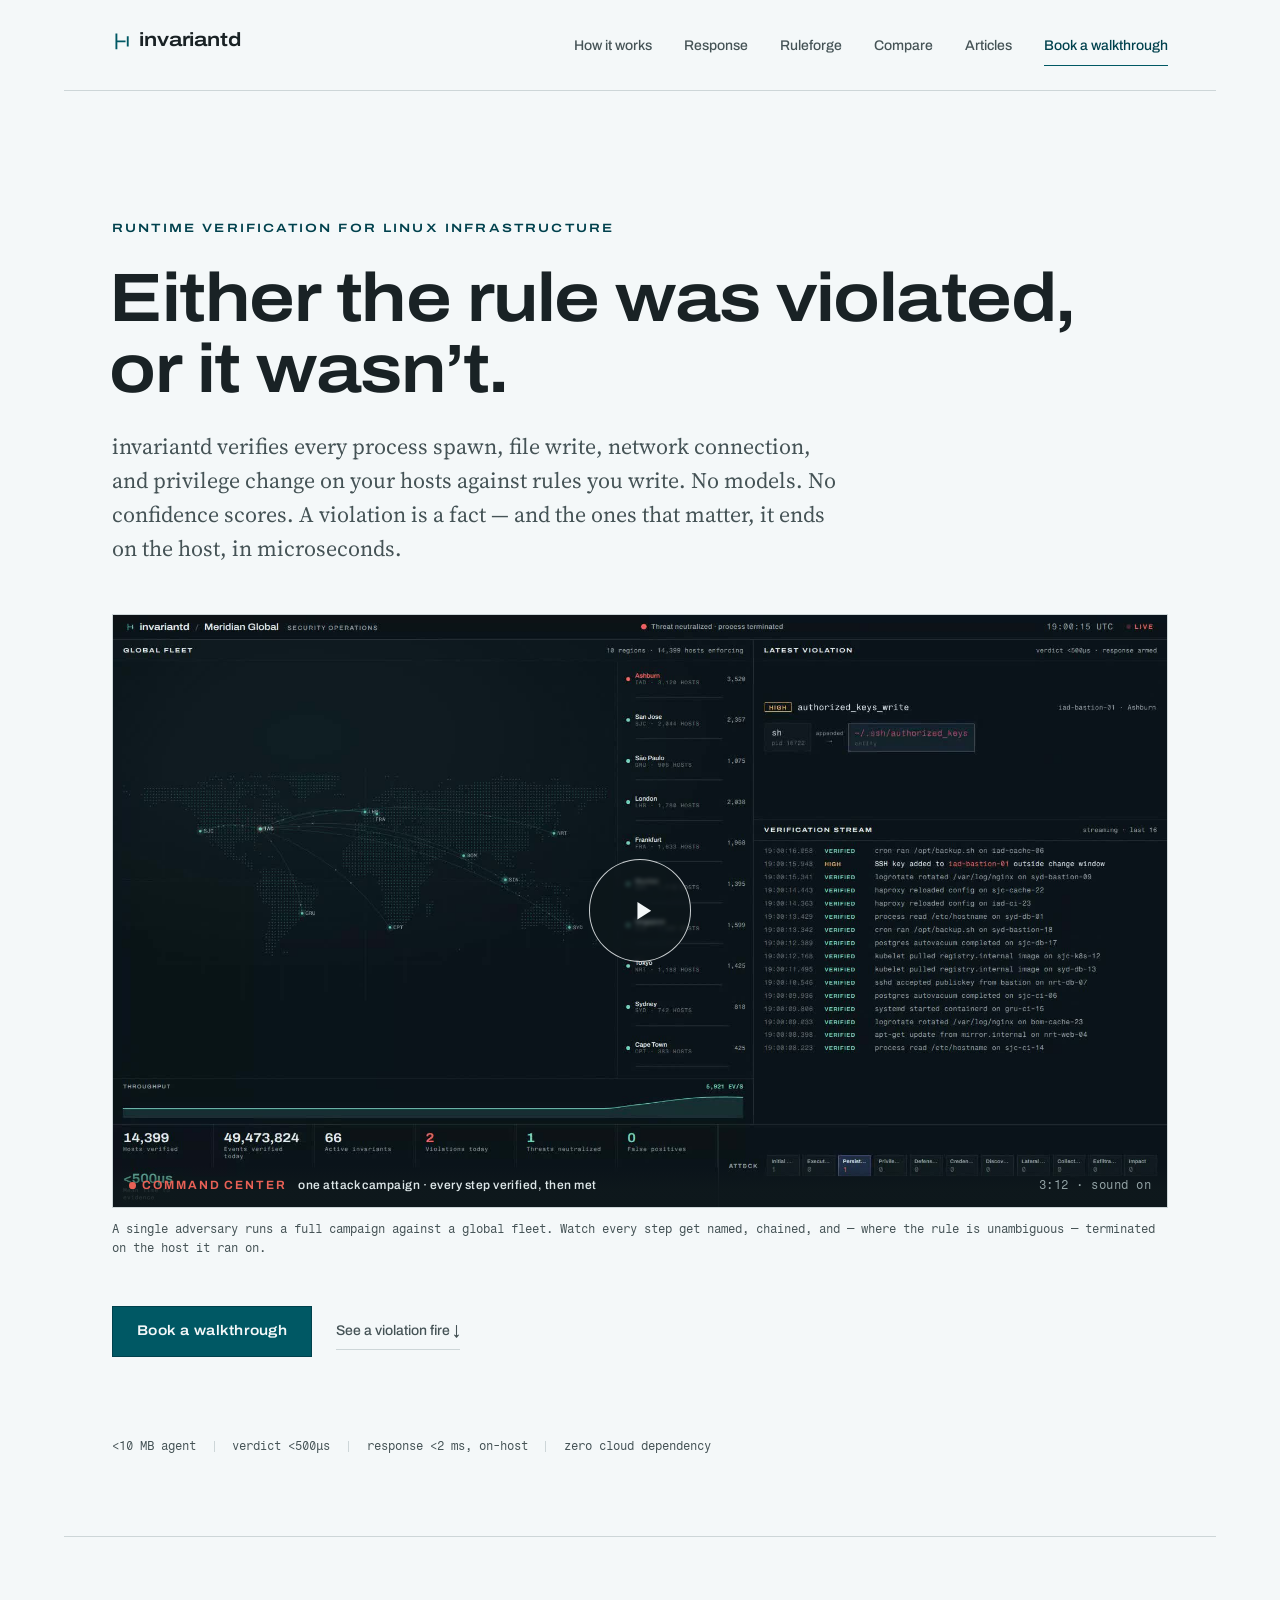
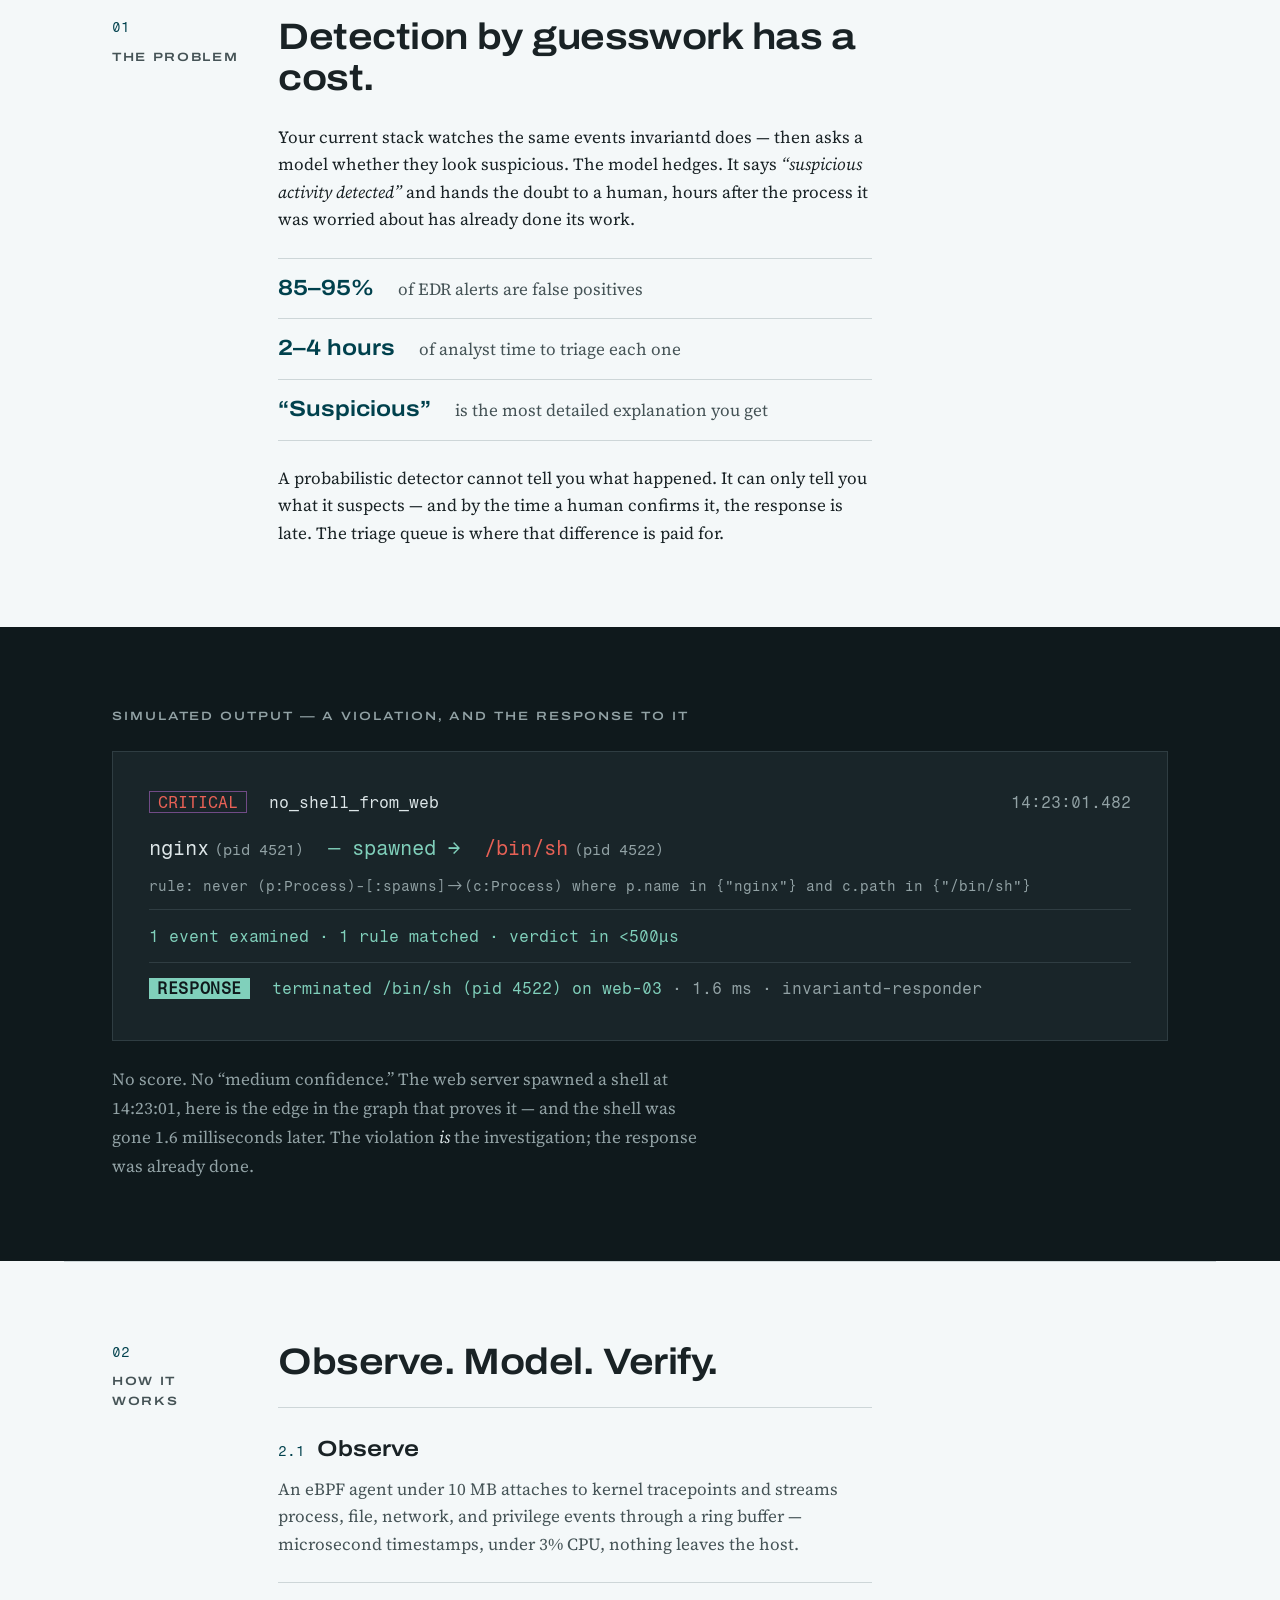
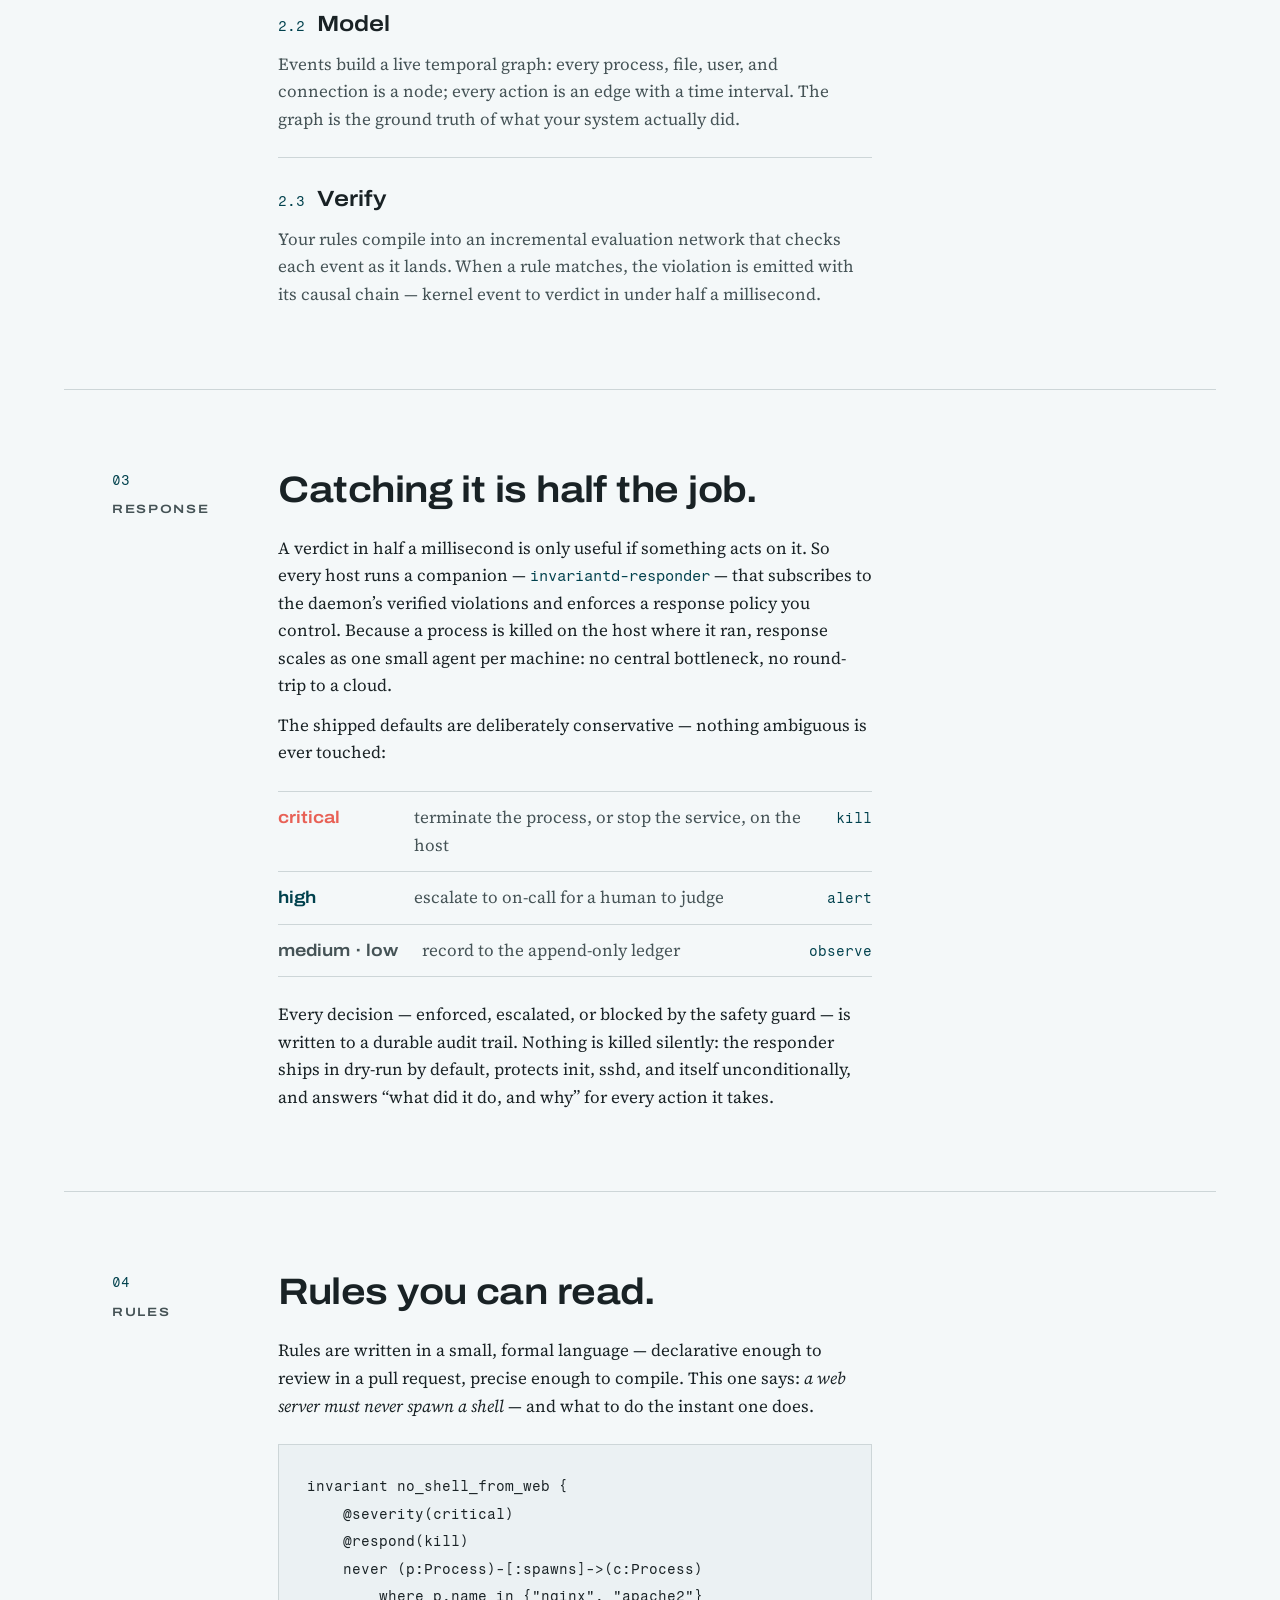
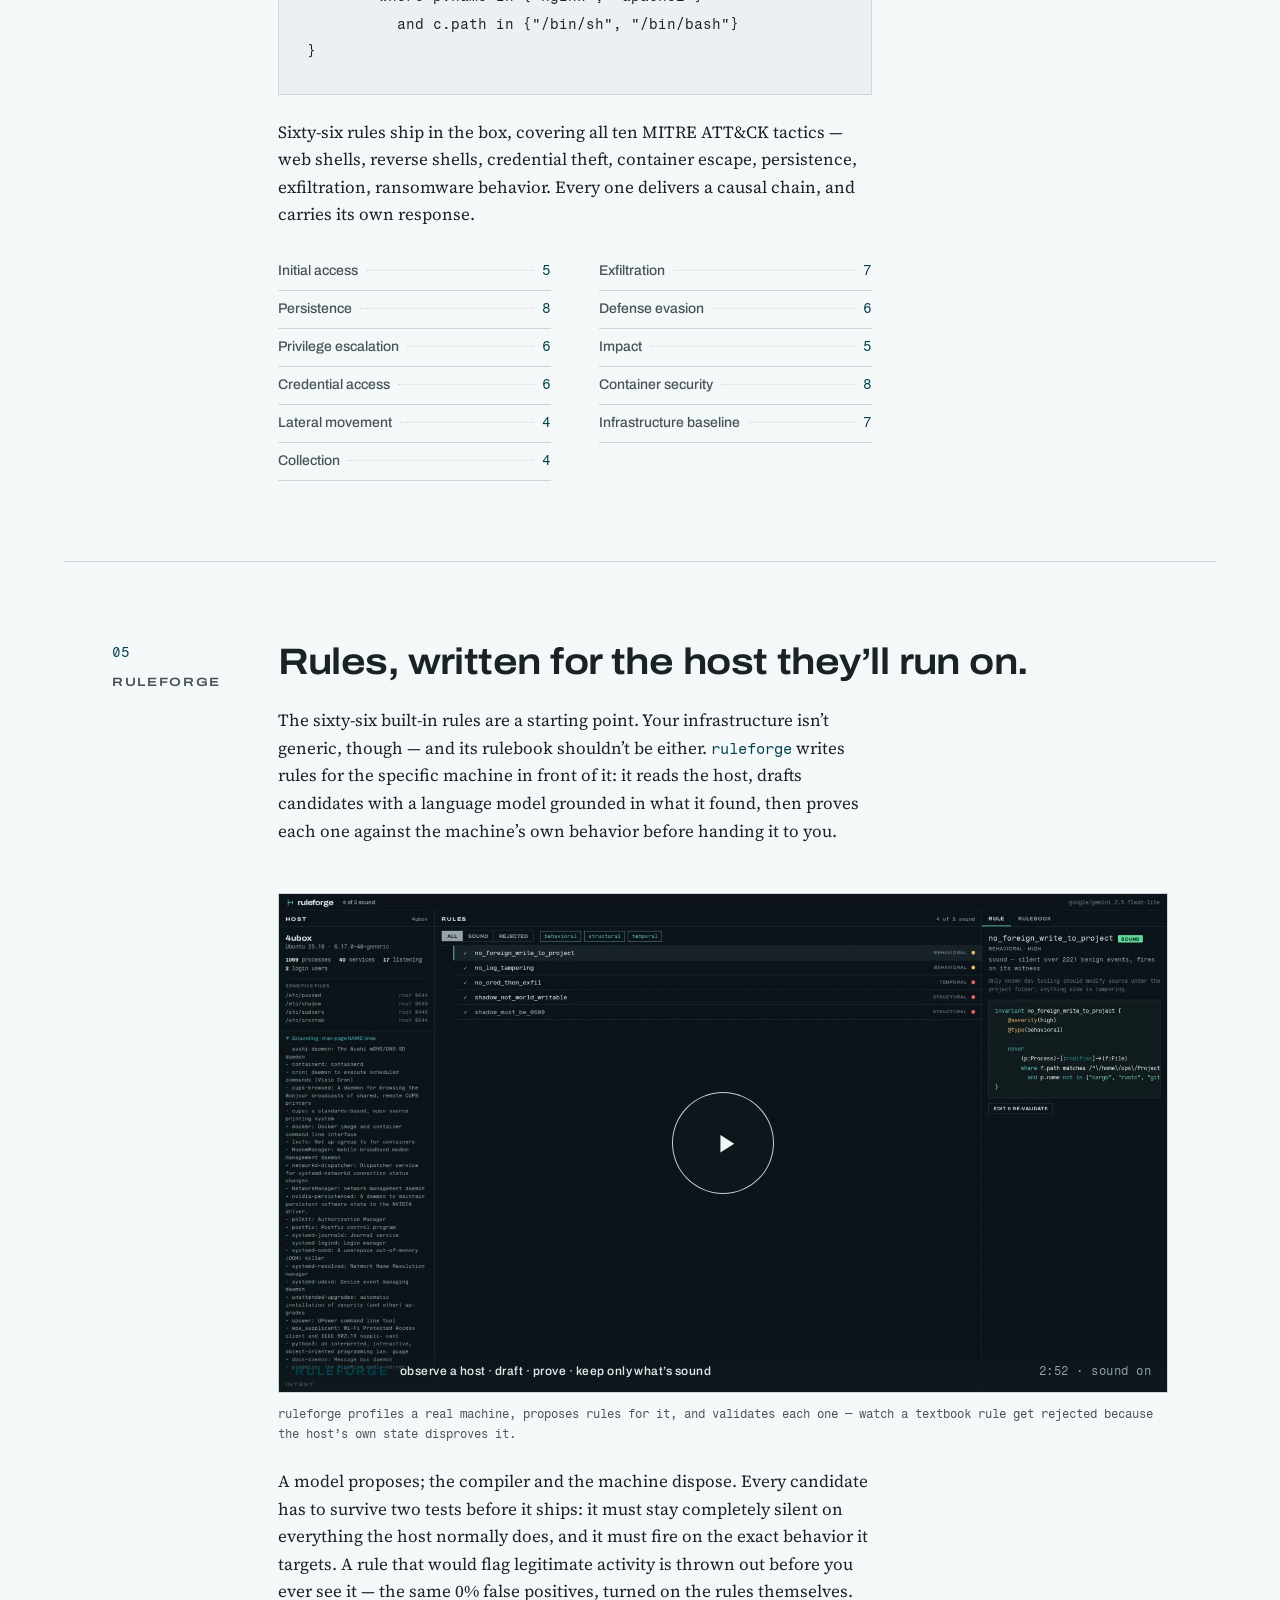
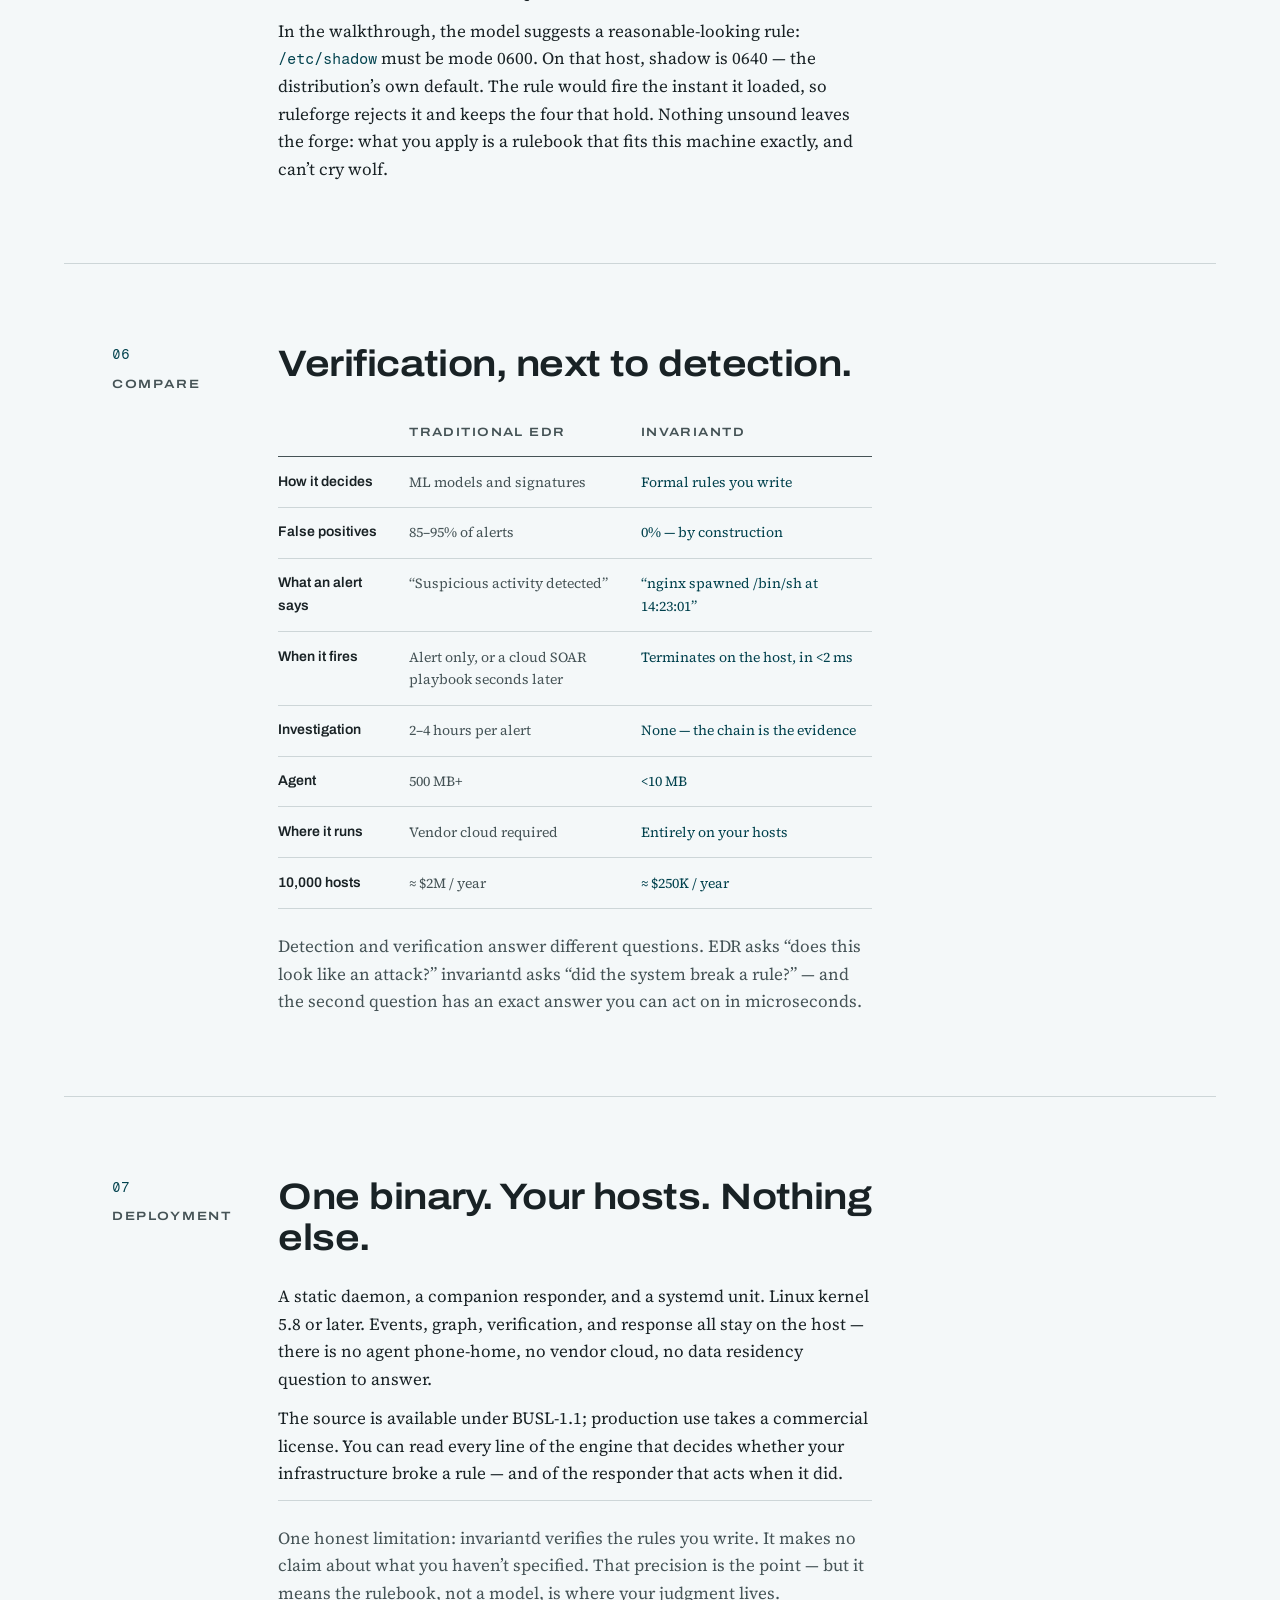
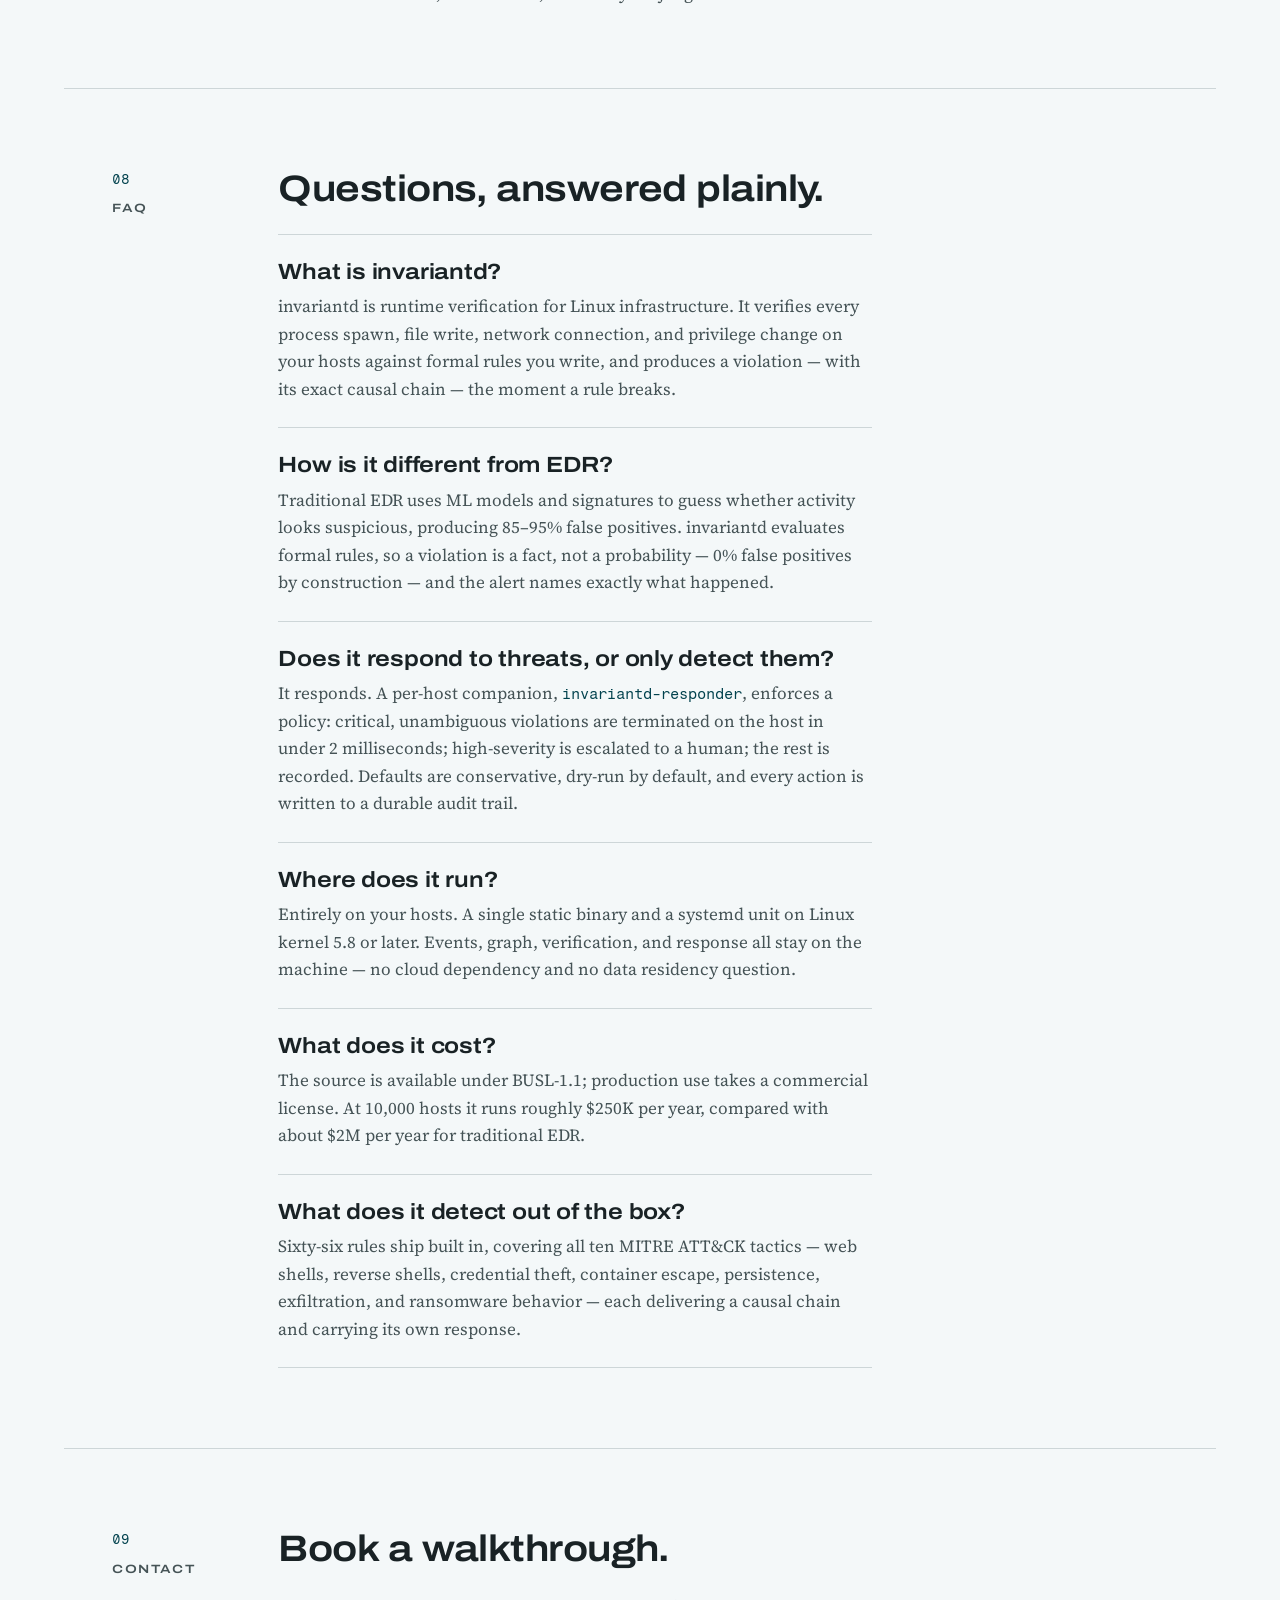
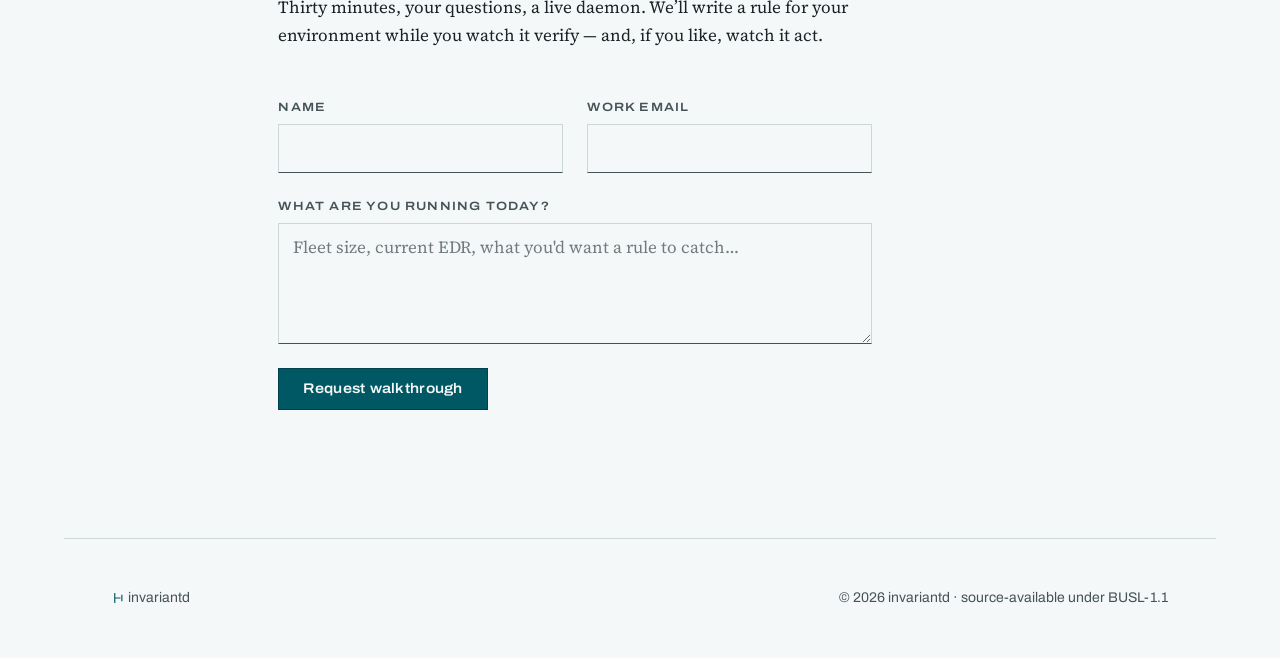
==== commit a99a3b16: "feat(site): ruleforge section — video + copy New '05 · Ruleforge' section between Rules and Compare:" ====
--- a/site/index.html
+++ b/site/index.html
@@ -99,6 +99,18 @@
         "contentUrl": "https://invariantd.com/media/invariantd-demo.mp4",
         "uploadDate": "2026-07-15",
         "duration": "PT3M12S",
+        "inLanguage": "en",
+        "publisher": { "@id": "https://invariantd.com/#organization" }
+      },
+      {
+        "@type": "VideoObject",
+        "@id": "https://invariantd.com/#ruleforge-film",
+        "name": "ruleforge — rules written and proven for a specific host",
+        "description": "ruleforge profiles a live Linux host, drafts candidate rules with a language model grounded in what it observed, then validates each one against the machine's own behavior — emitting only rules that stay silent on normal activity and fire on the threat they target. 0% false positives, applied to the rules themselves.",
+        "thumbnailUrl": "https://invariantd.com/media/ruleforge-poster.jpg",
+        "contentUrl": "https://invariantd.com/media/ruleforge-demo.mp4",
+        "uploadDate": "2026-07-16",
+        "duration": "PT2M52S",
         "inLanguage": "en",
         "publisher": { "@id": "https://invariantd.com/#organization" }
       },
@@ -152,6 +164,7 @@
   <nav class="masthead-nav" aria-label="Sections">
     <a href="#how-it-works">How it works</a>
     <a href="#response">Response</a>
+    <a href="#ruleforge">Ruleforge</a>
     <a href="#compare">Compare</a>
     <a href="/articles/">Articles</a>
     <a class="nav-cta" href="#contact">Book a walkthrough</a>
@@ -328,9 +341,54 @@
     </div>
   </section>
 
-  <!-- ── 05 Compare ───────────────────────────────────── -->
+  <!-- ── 05 Ruleforge ─────────────────────────────────── -->
+  <section class="doc-section" id="ruleforge">
+    <div class="rail"><span class="rail-no">05</span><span class="rail-label">Ruleforge</span></div>
+    <div class="doc-body forge-body">
+      <h2>Rules, written for the host they&rsquo;ll run on.</h2>
+      <p>The sixty-six built-in rules are a starting point. Your infrastructure
+      isn&rsquo;t generic, though — and its rulebook shouldn&rsquo;t be either.
+      <span class="mono-inline">ruleforge</span> writes rules for the specific
+      machine in front of it: it reads the host, drafts candidates with a language
+      model grounded in what it found, then proves each one against the
+      machine&rsquo;s own behavior before handing it to you.</p>
+
+      <figure class="forge-film">
+        <div class="film-frame" data-film>
+          <video class="film-video" poster="media/ruleforge-poster.jpg" preload="none" playsinline
+                 aria-label="ruleforge — observing a host, drafting rules, and keeping only the ones it can prove sound">
+            <source src="media/ruleforge-demo.mp4" type="video/mp4">
+          </video>
+          <button class="film-play" type="button" data-play aria-label="Play the ruleforge walkthrough — three minutes, with sound">
+            <svg viewBox="0 0 24 24" aria-hidden="true"><path d="M8 5v14l11-7z"/></svg>
+          </button>
+          <div class="film-badge" aria-hidden="true">
+            <span class="film-tag">Ruleforge</span>
+            <span>observe a host &middot; draft &middot; prove &middot; keep only what&rsquo;s sound</span>
+            <span class="film-run">2:52 &middot; sound on</span>
+          </div>
+        </div>
+        <figcaption class="film-caption">ruleforge profiles a real machine, proposes rules for it, and validates each one — watch a textbook rule get rejected because the host&rsquo;s own state disproves it.</figcaption>
+      </figure>
+
+      <p>A model proposes; the compiler and the machine dispose. Every candidate has
+      to survive two tests before it ships: it must stay completely silent on
+      everything the host normally does, and it must fire on the exact behavior it
+      targets. A rule that would flag legitimate activity is thrown out before you
+      ever see it — the same 0% false positives, turned on the rules themselves.</p>
+
+      <p>In the walkthrough, the model suggests a reasonable-looking rule:
+      <span class="mono-inline">/etc/shadow</span> must be mode 0600. On that host,
+      shadow is 0640 — the distribution&rsquo;s own default. The rule would fire the
+      instant it loaded, so ruleforge rejects it and keeps the four that hold.
+      Nothing unsound leaves the forge: what you apply is a rulebook that fits this
+      machine exactly, and can&rsquo;t cry wolf.</p>
+    </div>
+  </section>
+
+  <!-- ── 06 Compare ───────────────────────────────────── -->
   <section class="doc-section" id="compare">
-    <div class="rail"><span class="rail-no">05</span><span class="rail-label">Compare</span></div>
+    <div class="rail"><span class="rail-no">06</span><span class="rail-label">Compare</span></div>
     <div class="doc-body">
       <h2>Verification, next to detection.</h2>
       <table class="compare">
@@ -354,9 +412,9 @@
     </div>
   </section>
 
-  <!-- ── 06 Deployment ────────────────────────────────── -->
+  <!-- ── 07 Deployment ────────────────────────────────── -->
   <section class="doc-section" id="deployment">
-    <div class="rail"><span class="rail-no">06</span><span class="rail-label">Deployment</span></div>
+    <div class="rail"><span class="rail-no">07</span><span class="rail-label">Deployment</span></div>
     <div class="doc-body">
       <h2>One binary. Your hosts. Nothing else.</h2>
       <p>A static daemon, a companion responder, and a systemd unit. Linux kernel 5.8 or
@@ -371,9 +429,9 @@
     </div>
   </section>
 
-  <!-- ── 07 FAQ ───────────────────────────────────────── -->
+  <!-- ── 08 FAQ ───────────────────────────────────────── -->
   <section class="doc-section" id="faq">
-    <div class="rail"><span class="rail-no">07</span><span class="rail-label">FAQ</span></div>
+    <div class="rail"><span class="rail-no">08</span><span class="rail-label">FAQ</span></div>
     <div class="doc-body">
       <h2>Questions, answered plainly.</h2>
       <dl class="faq">
@@ -405,9 +463,9 @@
     </div>
   </section>
 
-  <!-- ── 08 Contact ───────────────────────────────────── -->
+  <!-- ── 09 Contact ───────────────────────────────────── -->
   <section class="doc-section contact" id="contact">
-    <div class="rail"><span class="rail-no">08</span><span class="rail-label">Contact</span></div>
+    <div class="rail"><span class="rail-no">09</span><span class="rail-label">Contact</span></div>
     <div class="doc-body">
       <h2>Book a walkthrough.</h2>
       <p>Thirty minutes, your questions, a live daemon. We&rsquo;ll write a rule for your
--- a/site/css/main.css
+++ b/site/css/main.css
@@ -319,7 +319,17 @@
   color: var(--ink-soft);
 }
 
-.doc-body { max-width: var(--measure); }
+.doc-body { min-width: 0; max-width: var(--measure); }
+
+/* ── ruleforge: a wider film framed inside a doc body ── */
+.forge-body { max-width: min(64rem, 100%); }
+.forge-body > h2, .forge-body > p { max-width: var(--measure); }
+.forge-film { margin: var(--sp-lg) 0 var(--sp-md); }
+.film-tag {
+  display: inline-flex; align-items: center; gap: 0.4rem;
+  color: var(--accent-deep); text-transform: uppercase;
+  letter-spacing: 0.16em; font-weight: 650;
+}
 
 h2 {
   font-family: var(--font-label);
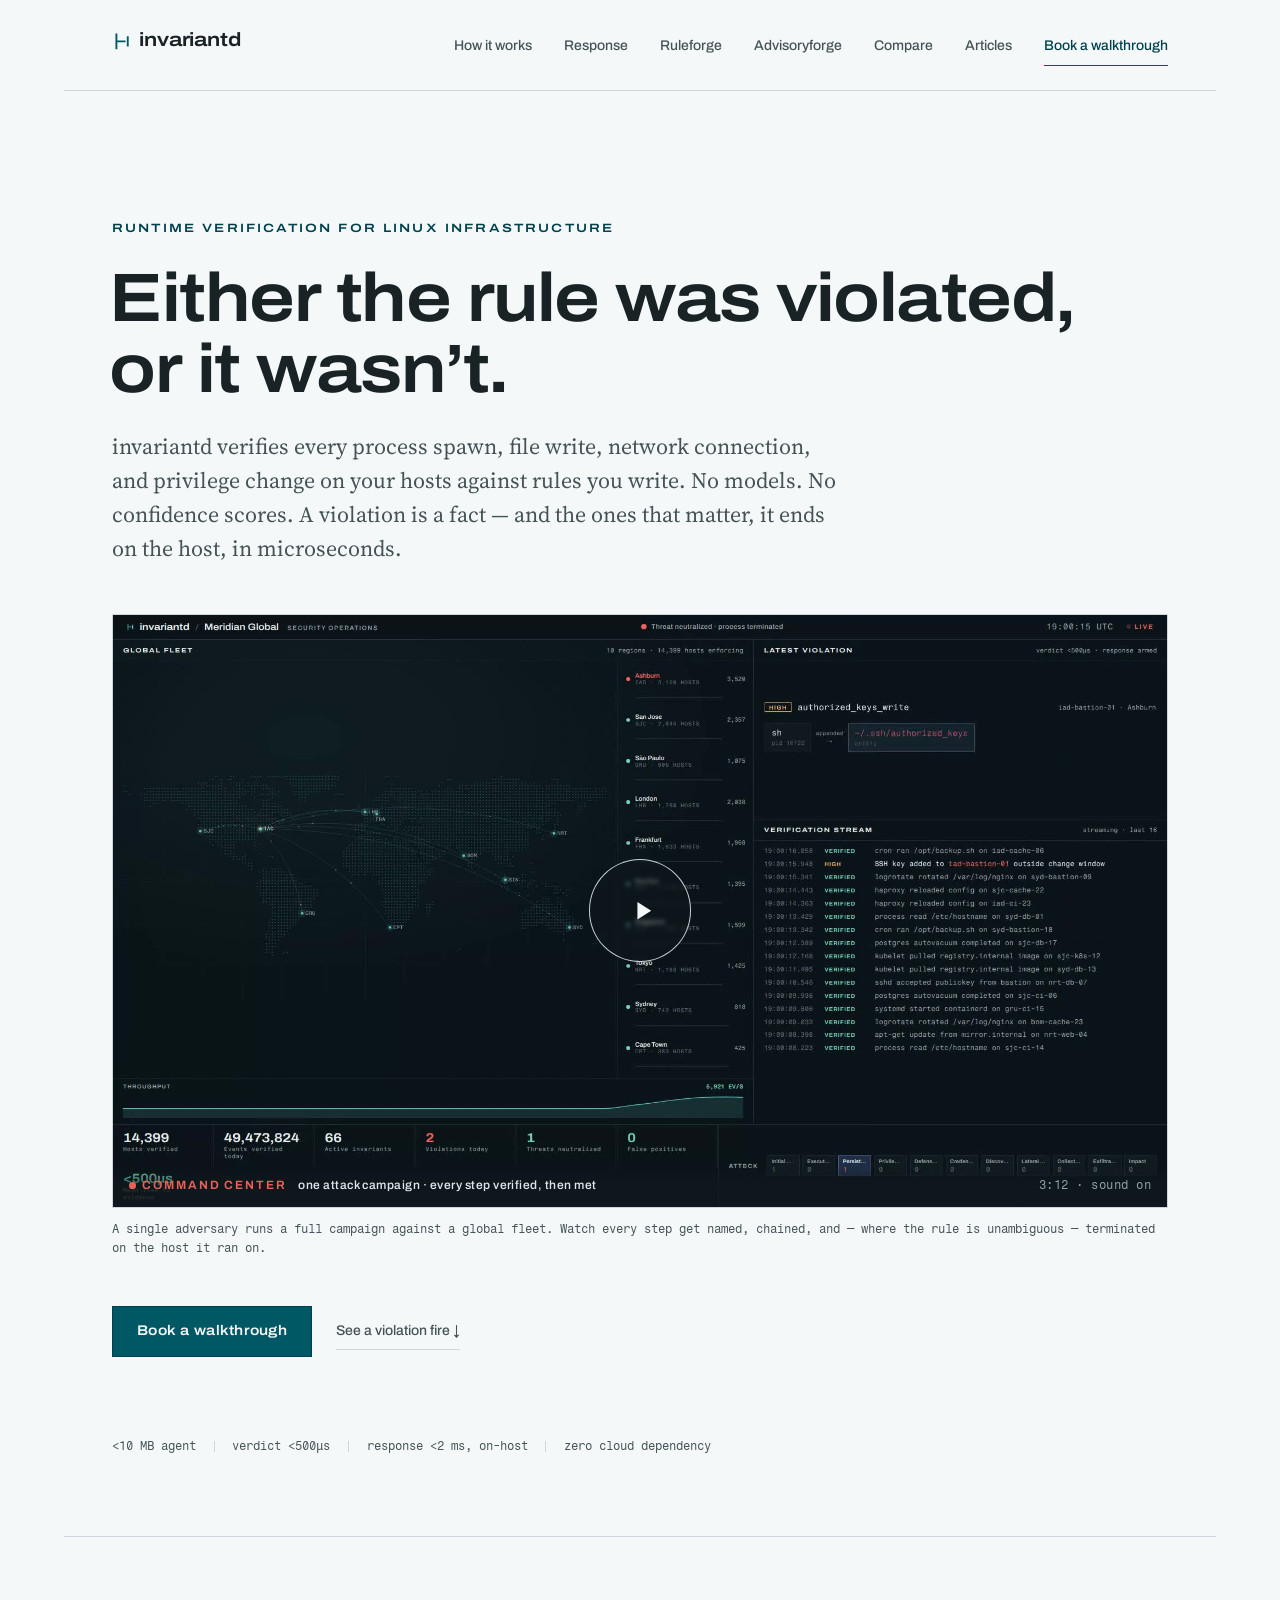
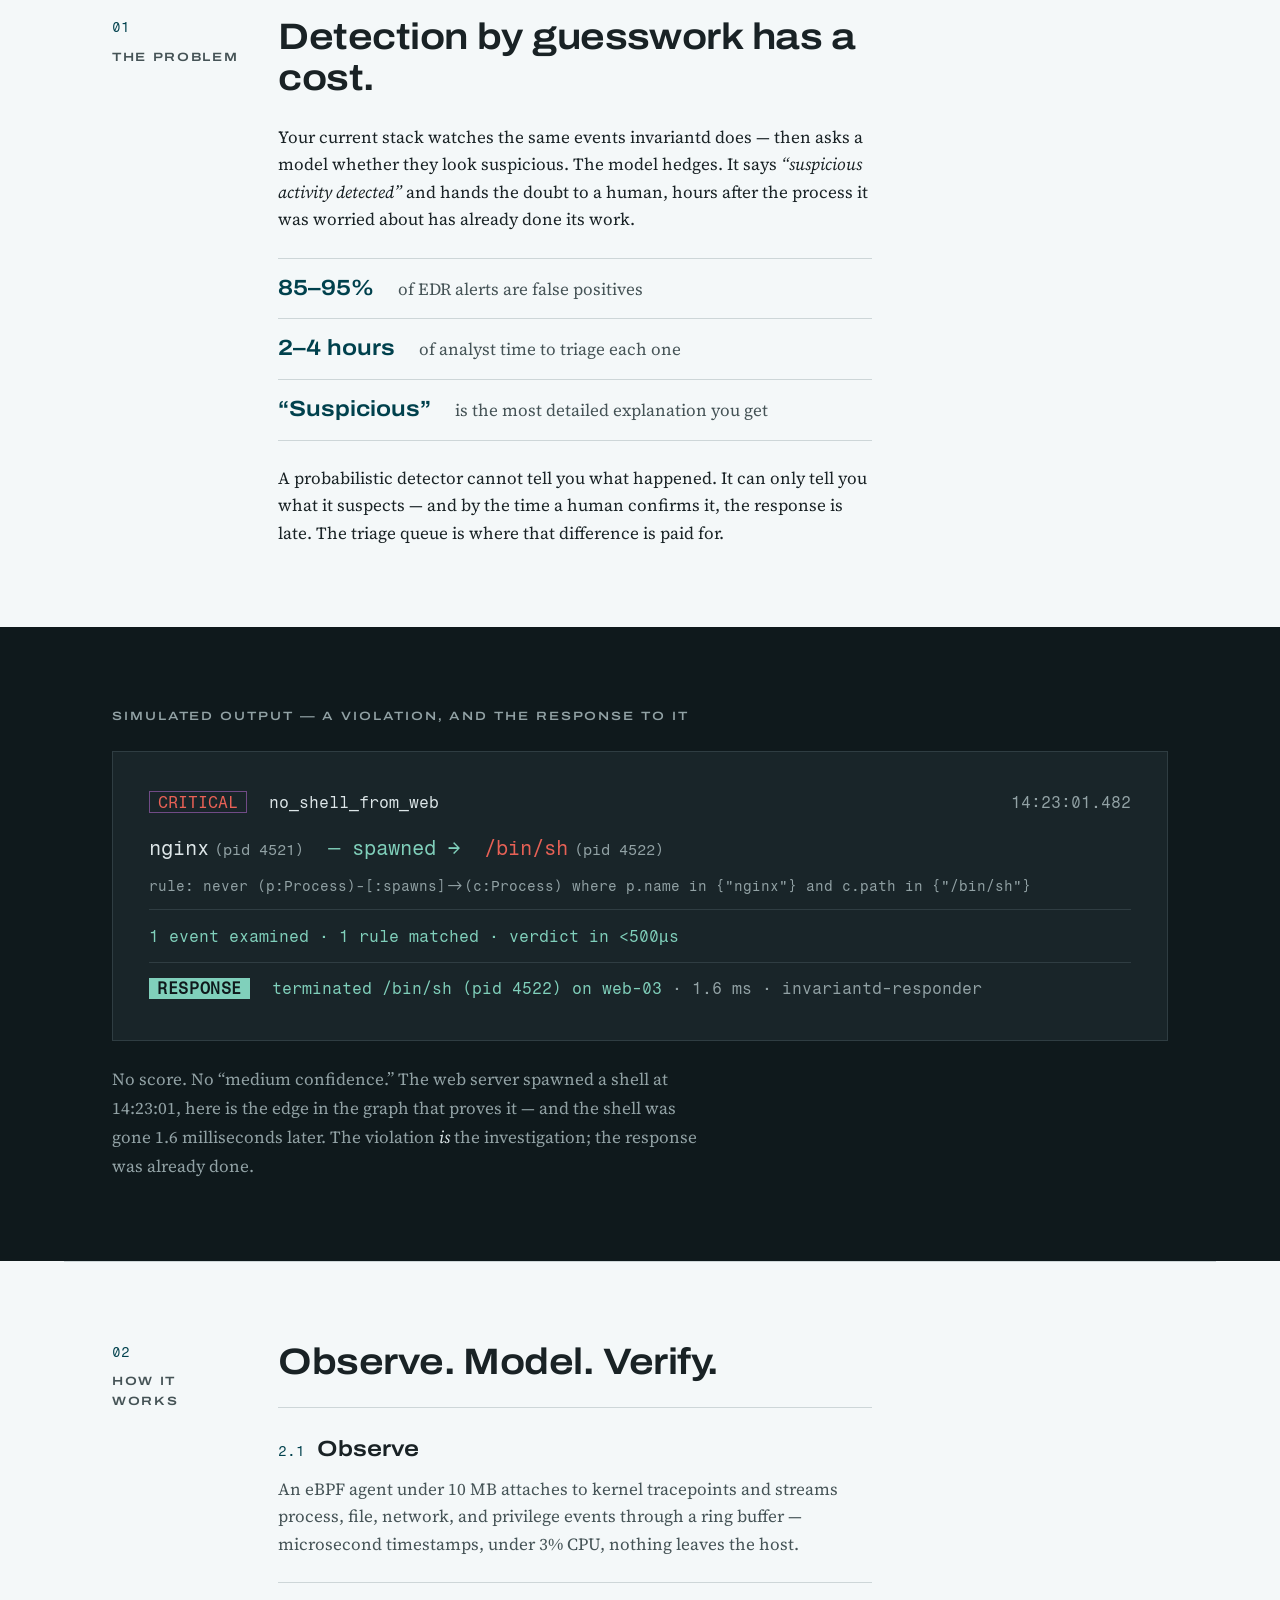
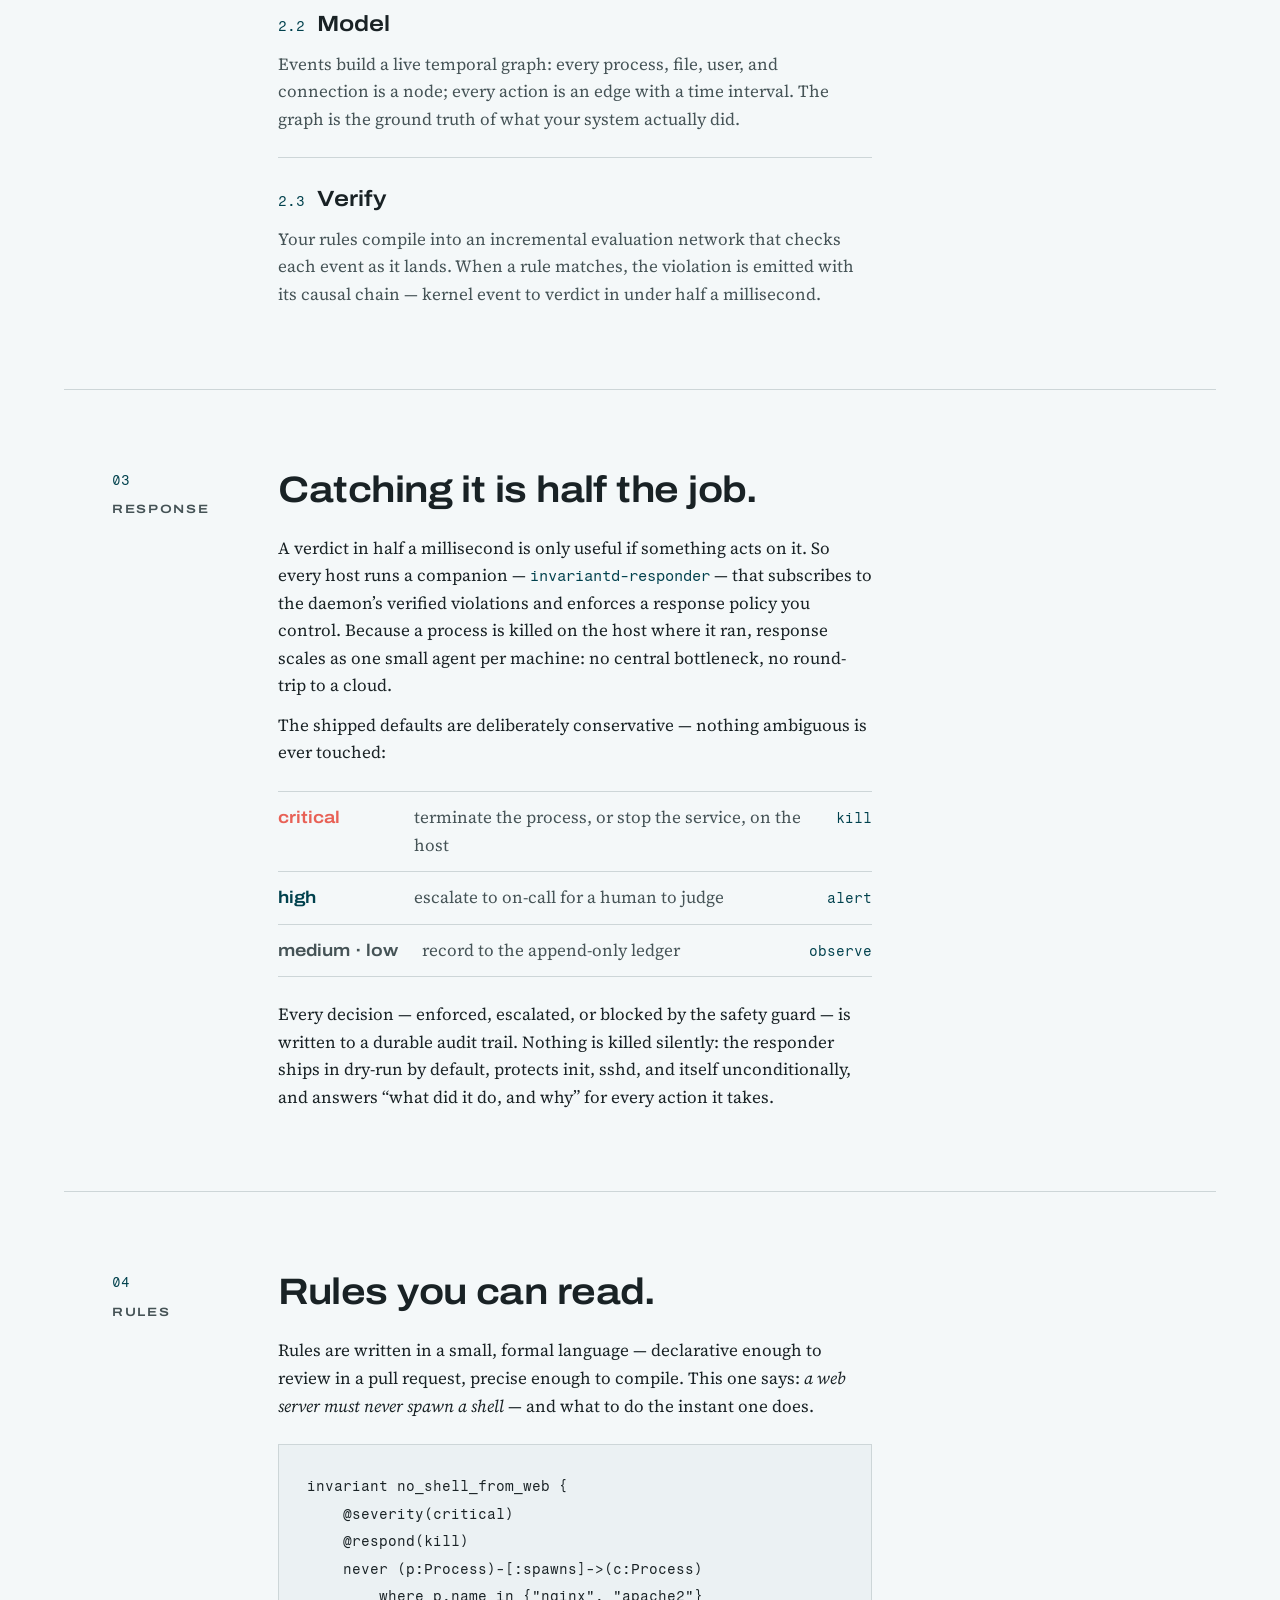
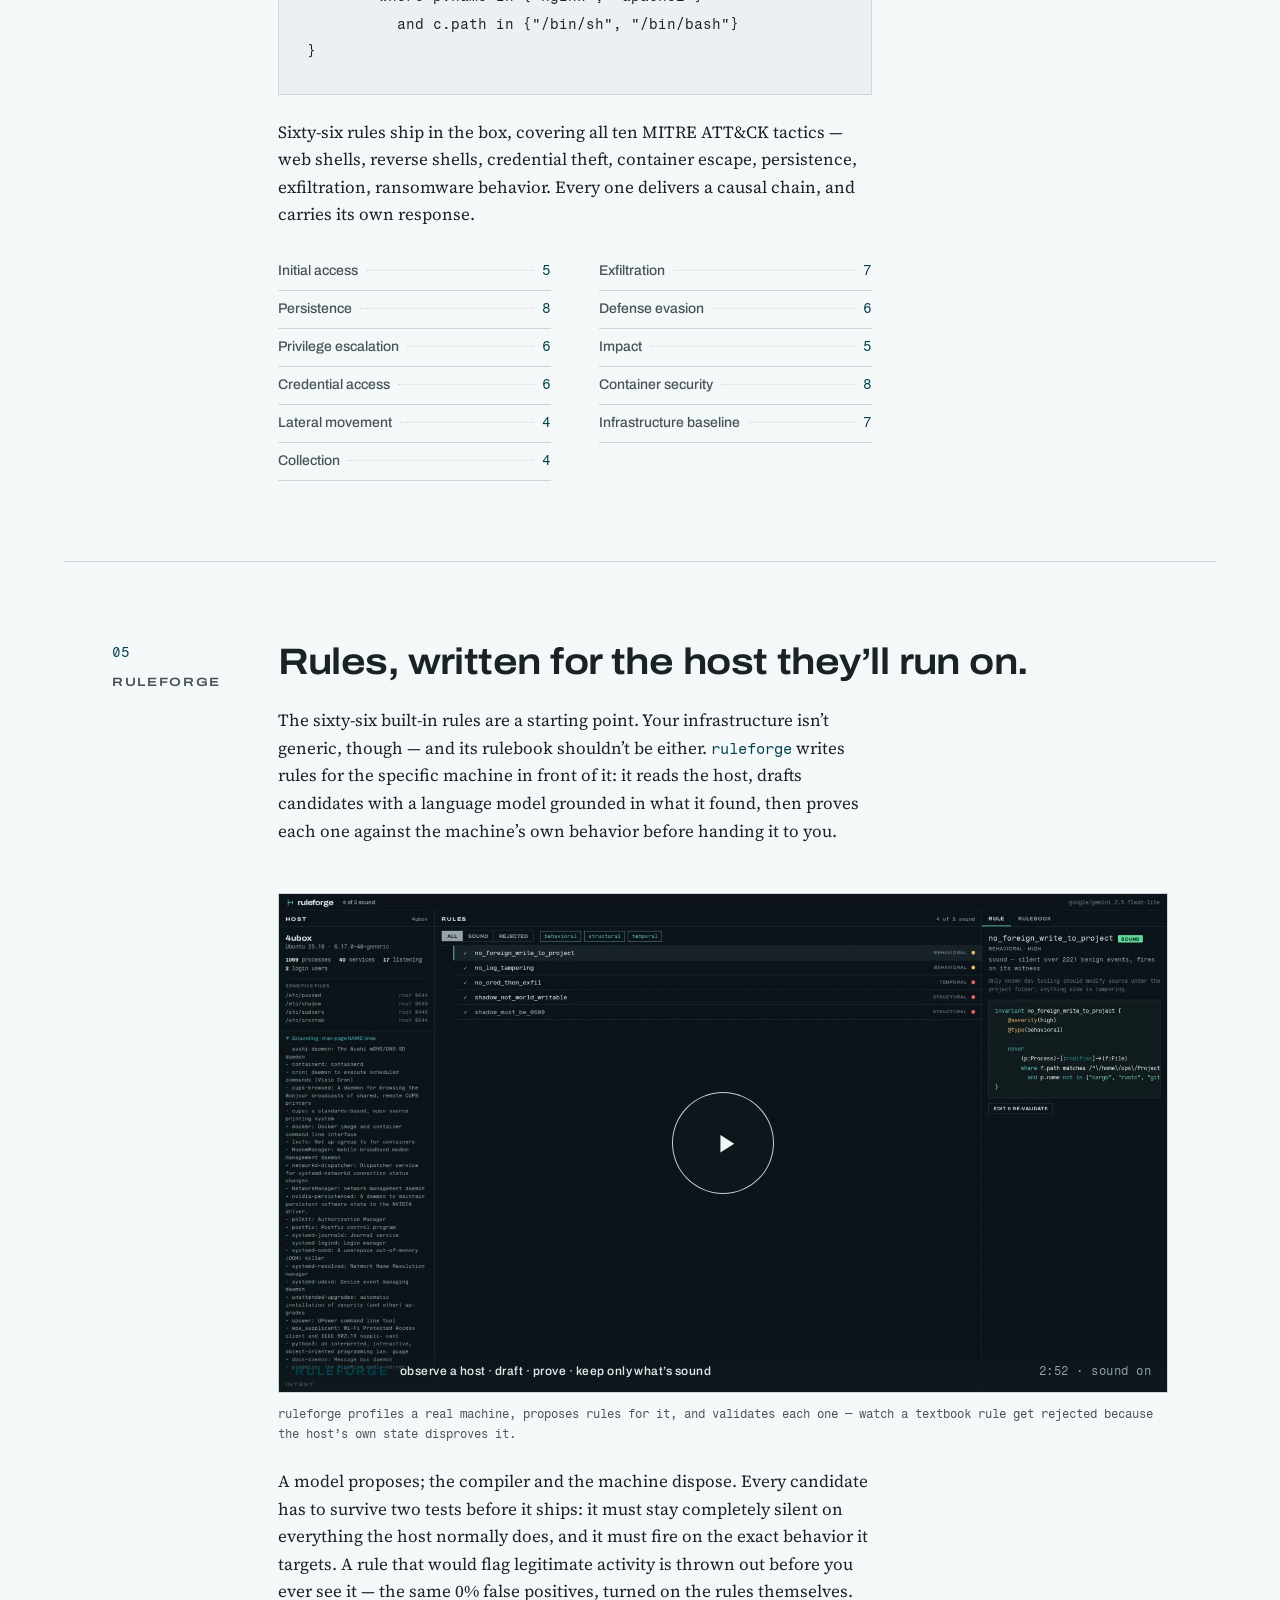
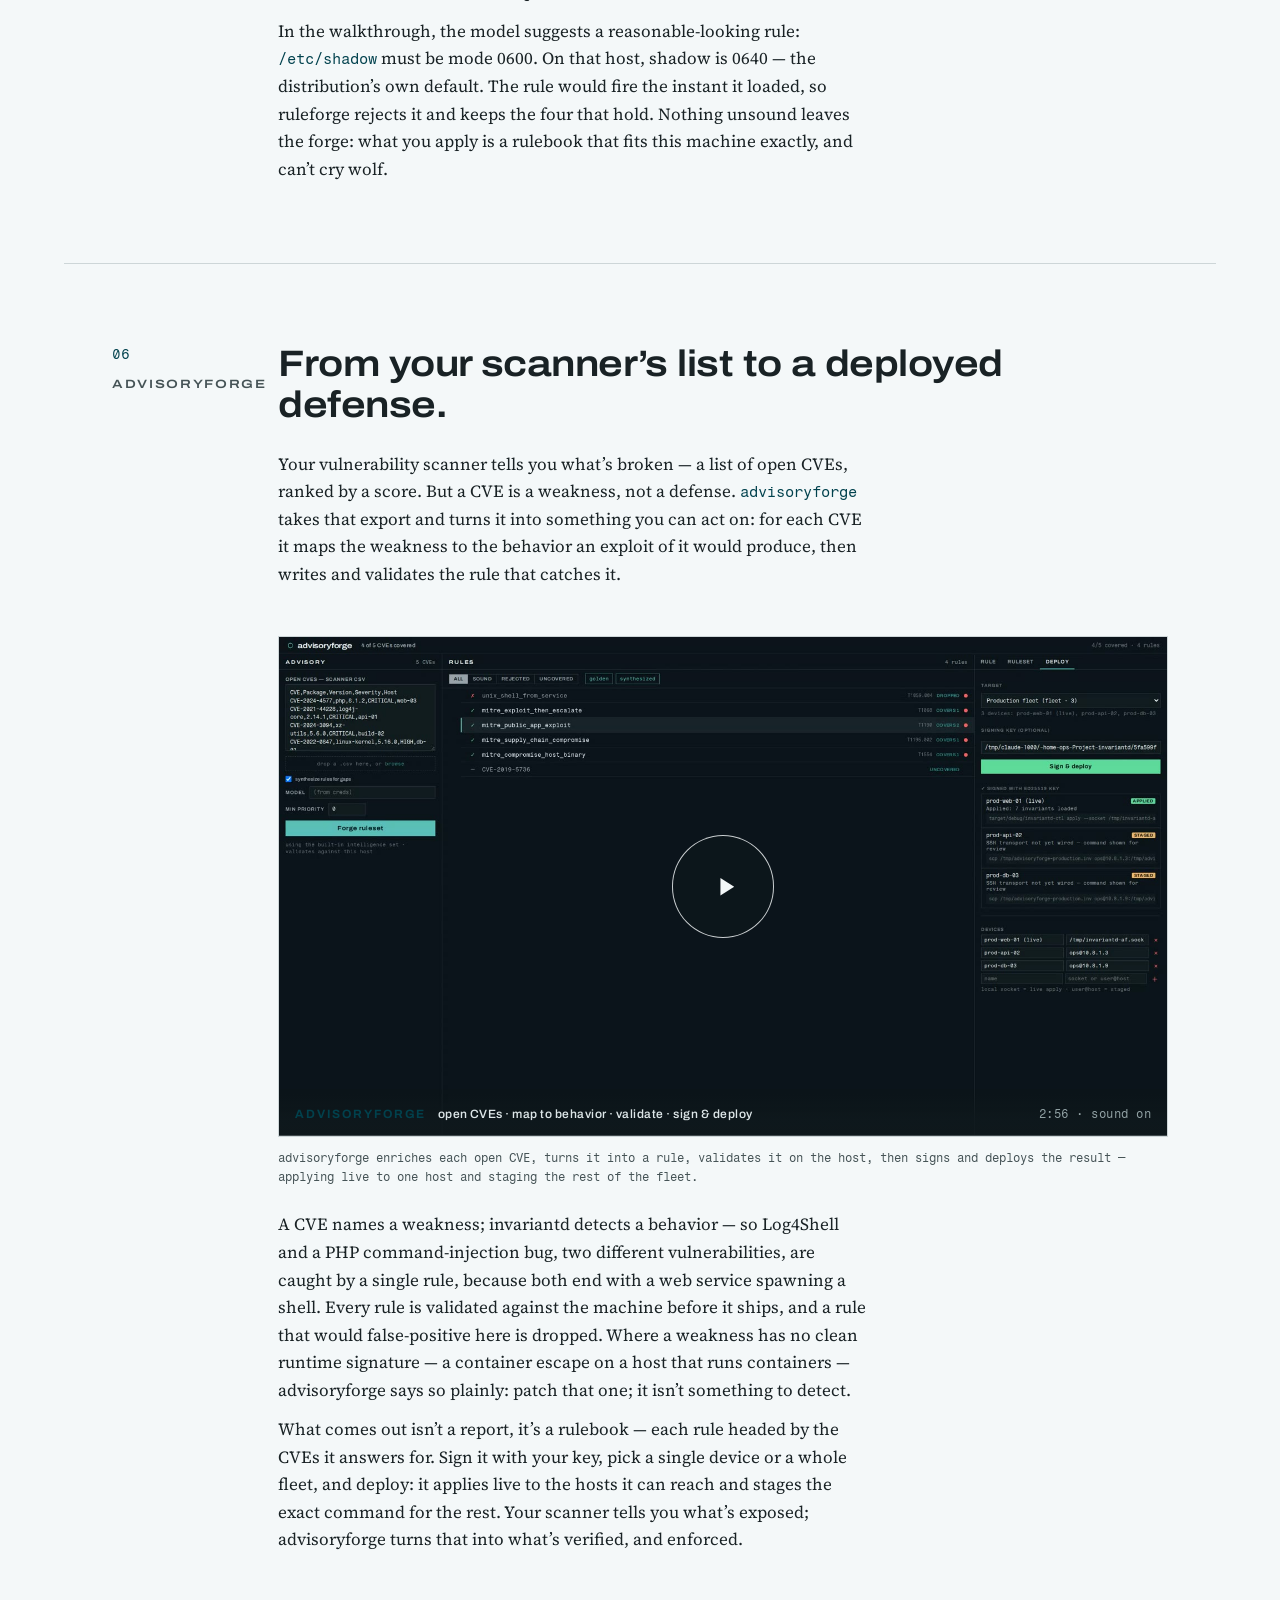
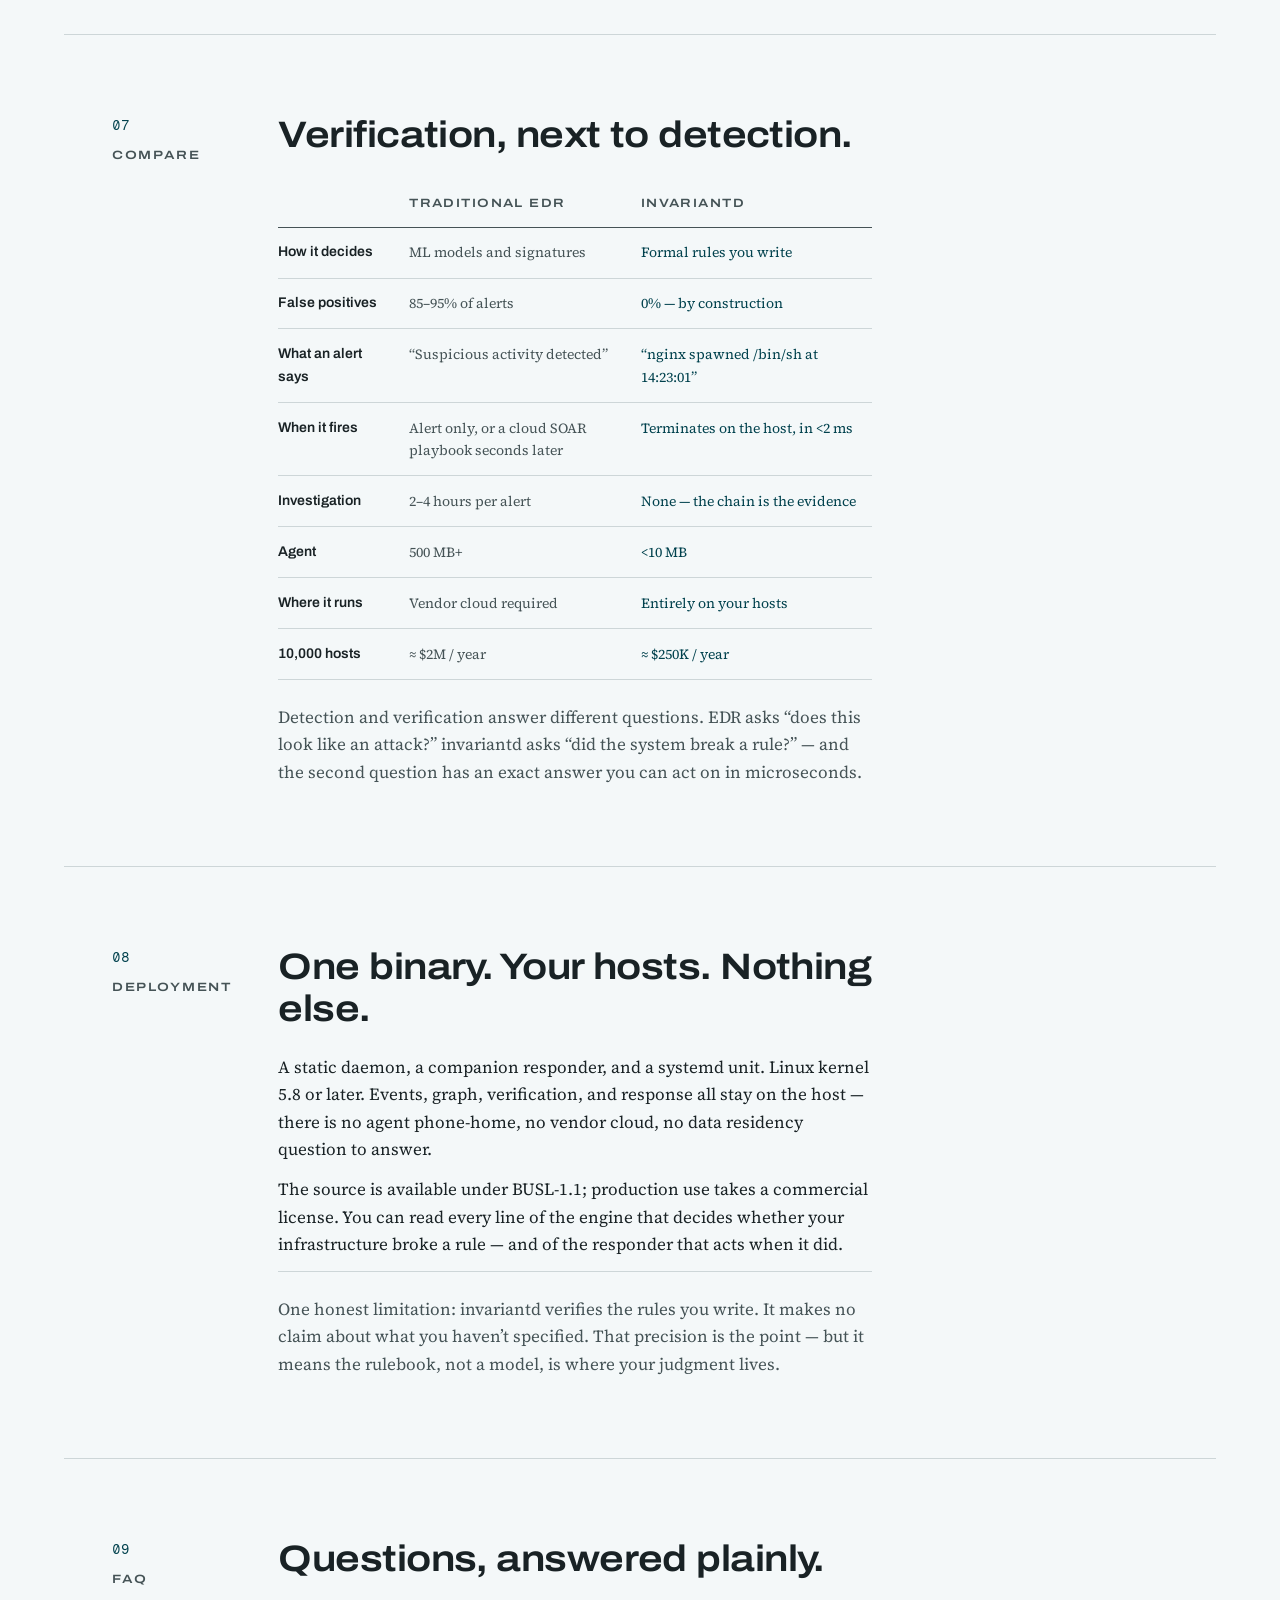
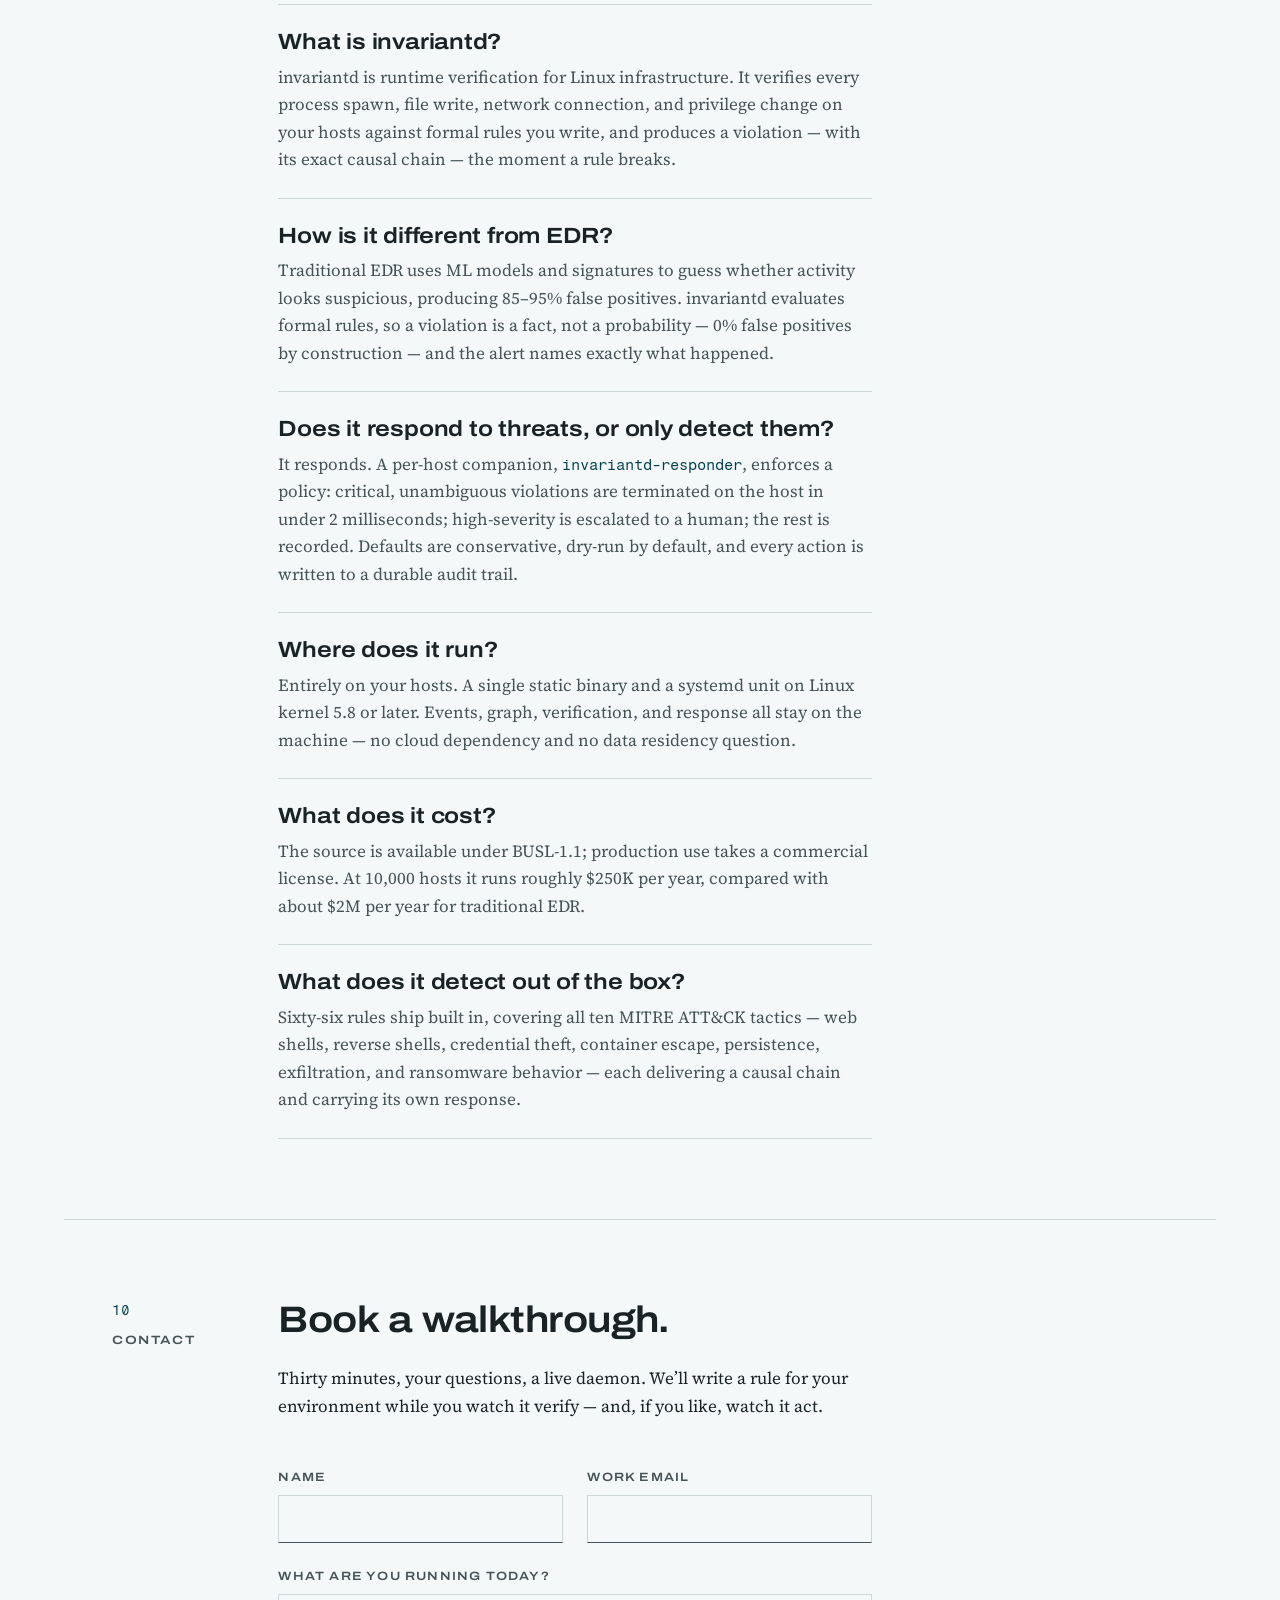
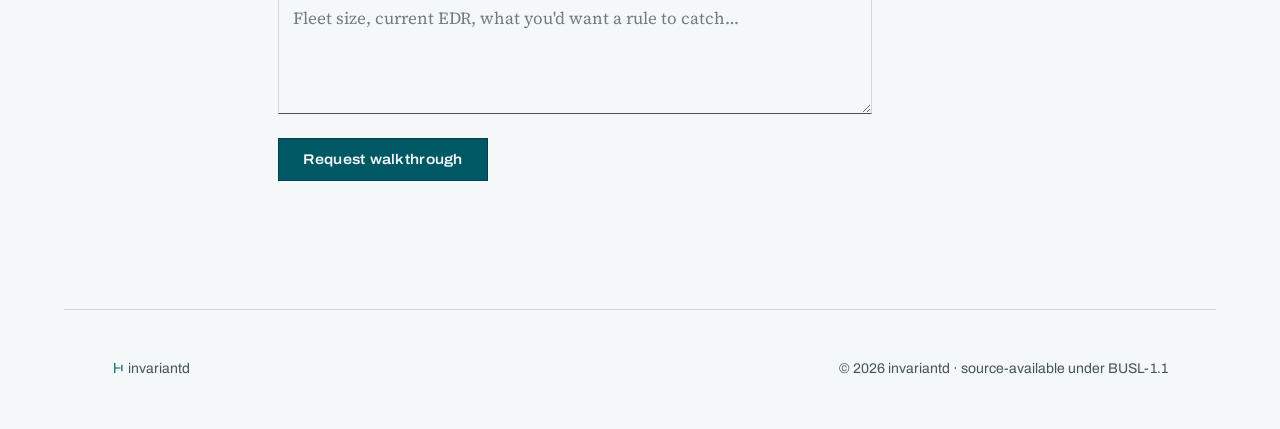
==== commit 9627d7d7: "feat(site): advisoryforge section — video + copy New '06 · Advisoryforge' section after Ruleforge: t" ====
--- a/site/index.html
+++ b/site/index.html
@@ -111,6 +111,18 @@
         "contentUrl": "https://invariantd.com/media/ruleforge-demo.mp4",
         "uploadDate": "2026-07-16",
         "duration": "PT2M52S",
+        "inLanguage": "en",
+        "publisher": { "@id": "https://invariantd.com/#organization" }
+      },
+      {
+        "@type": "VideoObject",
+        "@id": "https://invariantd.com/#advisoryforge-film",
+        "name": "advisoryforge — open CVEs into a validated, deployed ruleset",
+        "description": "advisoryforge takes a vulnerability scanner's open-CVE export, maps each weakness to the runtime behavior an exploit produces, writes and validates a rule against the host, and then signs the ruleset and deploys it — applying live to a device and staging the rest of the fleet.",
+        "thumbnailUrl": "https://invariantd.com/media/advisoryforge-poster.jpg",
+        "contentUrl": "https://invariantd.com/media/advisoryforge-demo.mp4",
+        "uploadDate": "2026-07-16",
+        "duration": "PT2M56S",
         "inLanguage": "en",
         "publisher": { "@id": "https://invariantd.com/#organization" }
       },
@@ -165,6 +177,7 @@
     <a href="#how-it-works">How it works</a>
     <a href="#response">Response</a>
     <a href="#ruleforge">Ruleforge</a>
+    <a href="#advisoryforge">Advisoryforge</a>
     <a href="#compare">Compare</a>
     <a href="/articles/">Articles</a>
     <a class="nav-cta" href="#contact">Book a walkthrough</a>
@@ -386,9 +399,55 @@
     </div>
   </section>
 
-  <!-- ── 06 Compare ───────────────────────────────────── -->
+  <!-- ── 06 Advisoryforge ─────────────────────────────── -->
+  <section class="doc-section" id="advisoryforge">
+    <div class="rail"><span class="rail-no">06</span><span class="rail-label">Advisoryforge</span></div>
+    <div class="doc-body forge-body">
+      <h2>From your scanner&rsquo;s list to a deployed defense.</h2>
+      <p>Your vulnerability scanner tells you what&rsquo;s broken — a list of open
+      CVEs, ranked by a score. But a CVE is a weakness, not a defense.
+      <span class="mono-inline">advisoryforge</span> takes that export and turns it
+      into something you can act on: for each CVE it maps the weakness to the
+      behavior an exploit of it would produce, then writes and validates the rule
+      that catches it.</p>
+
+      <figure class="forge-film">
+        <div class="film-frame" data-film>
+          <video class="film-video" poster="media/advisoryforge-poster.jpg" preload="none" playsinline
+                 aria-label="advisoryforge — turning a scanner's open CVEs into a validated ruleset, signed and deployed to a fleet">
+            <source src="media/advisoryforge-demo.mp4" type="video/mp4">
+          </video>
+          <button class="film-play" type="button" data-play aria-label="Play the advisoryforge walkthrough — three minutes, with sound">
+            <svg viewBox="0 0 24 24" aria-hidden="true"><path d="M8 5v14l11-7z"/></svg>
+          </button>
+          <div class="film-badge" aria-hidden="true">
+            <span class="film-tag">Advisoryforge</span>
+            <span>open CVEs &middot; map to behavior &middot; validate &middot; sign &amp; deploy</span>
+            <span class="film-run">2:56 &middot; sound on</span>
+          </div>
+        </div>
+        <figcaption class="film-caption">advisoryforge enriches each open CVE, turns it into a rule, validates it on the host, then signs and deploys the result — applying live to one host and staging the rest of the fleet.</figcaption>
+      </figure>
+
+      <p>A CVE names a weakness; invariantd detects a behavior — so Log4Shell and a
+      PHP command-injection bug, two different vulnerabilities, are caught by a single
+      rule, because both end with a web service spawning a shell. Every rule is
+      validated against the machine before it ships, and a rule that would
+      false-positive here is dropped. Where a weakness has no clean runtime signature
+      — a container escape on a host that runs containers — advisoryforge says so
+      plainly: patch that one; it isn&rsquo;t something to detect.</p>
+
+      <p>What comes out isn&rsquo;t a report, it&rsquo;s a rulebook — each rule headed
+      by the CVEs it answers for. Sign it with your key, pick a single device or a
+      whole fleet, and deploy: it applies live to the hosts it can reach and stages
+      the exact command for the rest. Your scanner tells you what&rsquo;s exposed;
+      advisoryforge turns that into what&rsquo;s verified, and enforced.</p>
+    </div>
+  </section>
+
+  <!-- ── 07 Compare ───────────────────────────────────── -->
   <section class="doc-section" id="compare">
-    <div class="rail"><span class="rail-no">06</span><span class="rail-label">Compare</span></div>
+    <div class="rail"><span class="rail-no">07</span><span class="rail-label">Compare</span></div>
     <div class="doc-body">
       <h2>Verification, next to detection.</h2>
       <table class="compare">
@@ -412,9 +471,9 @@
     </div>
   </section>
 
-  <!-- ── 07 Deployment ────────────────────────────────── -->
+  <!-- ── 08 Deployment ────────────────────────────────── -->
   <section class="doc-section" id="deployment">
-    <div class="rail"><span class="rail-no">07</span><span class="rail-label">Deployment</span></div>
+    <div class="rail"><span class="rail-no">08</span><span class="rail-label">Deployment</span></div>
     <div class="doc-body">
       <h2>One binary. Your hosts. Nothing else.</h2>
       <p>A static daemon, a companion responder, and a systemd unit. Linux kernel 5.8 or
@@ -429,9 +488,9 @@
     </div>
   </section>
 
-  <!-- ── 08 FAQ ───────────────────────────────────────── -->
+  <!-- ── 09 FAQ ───────────────────────────────────────── -->
   <section class="doc-section" id="faq">
-    <div class="rail"><span class="rail-no">08</span><span class="rail-label">FAQ</span></div>
+    <div class="rail"><span class="rail-no">09</span><span class="rail-label">FAQ</span></div>
     <div class="doc-body">
       <h2>Questions, answered plainly.</h2>
       <dl class="faq">
@@ -463,9 +522,9 @@
     </div>
   </section>
 
-  <!-- ── 09 Contact ───────────────────────────────────── -->
+  <!-- ── 10 Contact ───────────────────────────────────── -->
   <section class="doc-section contact" id="contact">
-    <div class="rail"><span class="rail-no">09</span><span class="rail-label">Contact</span></div>
+    <div class="rail"><span class="rail-no">10</span><span class="rail-label">Contact</span></div>
     <div class="doc-body">
       <h2>Book a walkthrough.</h2>
       <p>Thirty minutes, your questions, a live daemon. We&rsquo;ll write a rule for your
